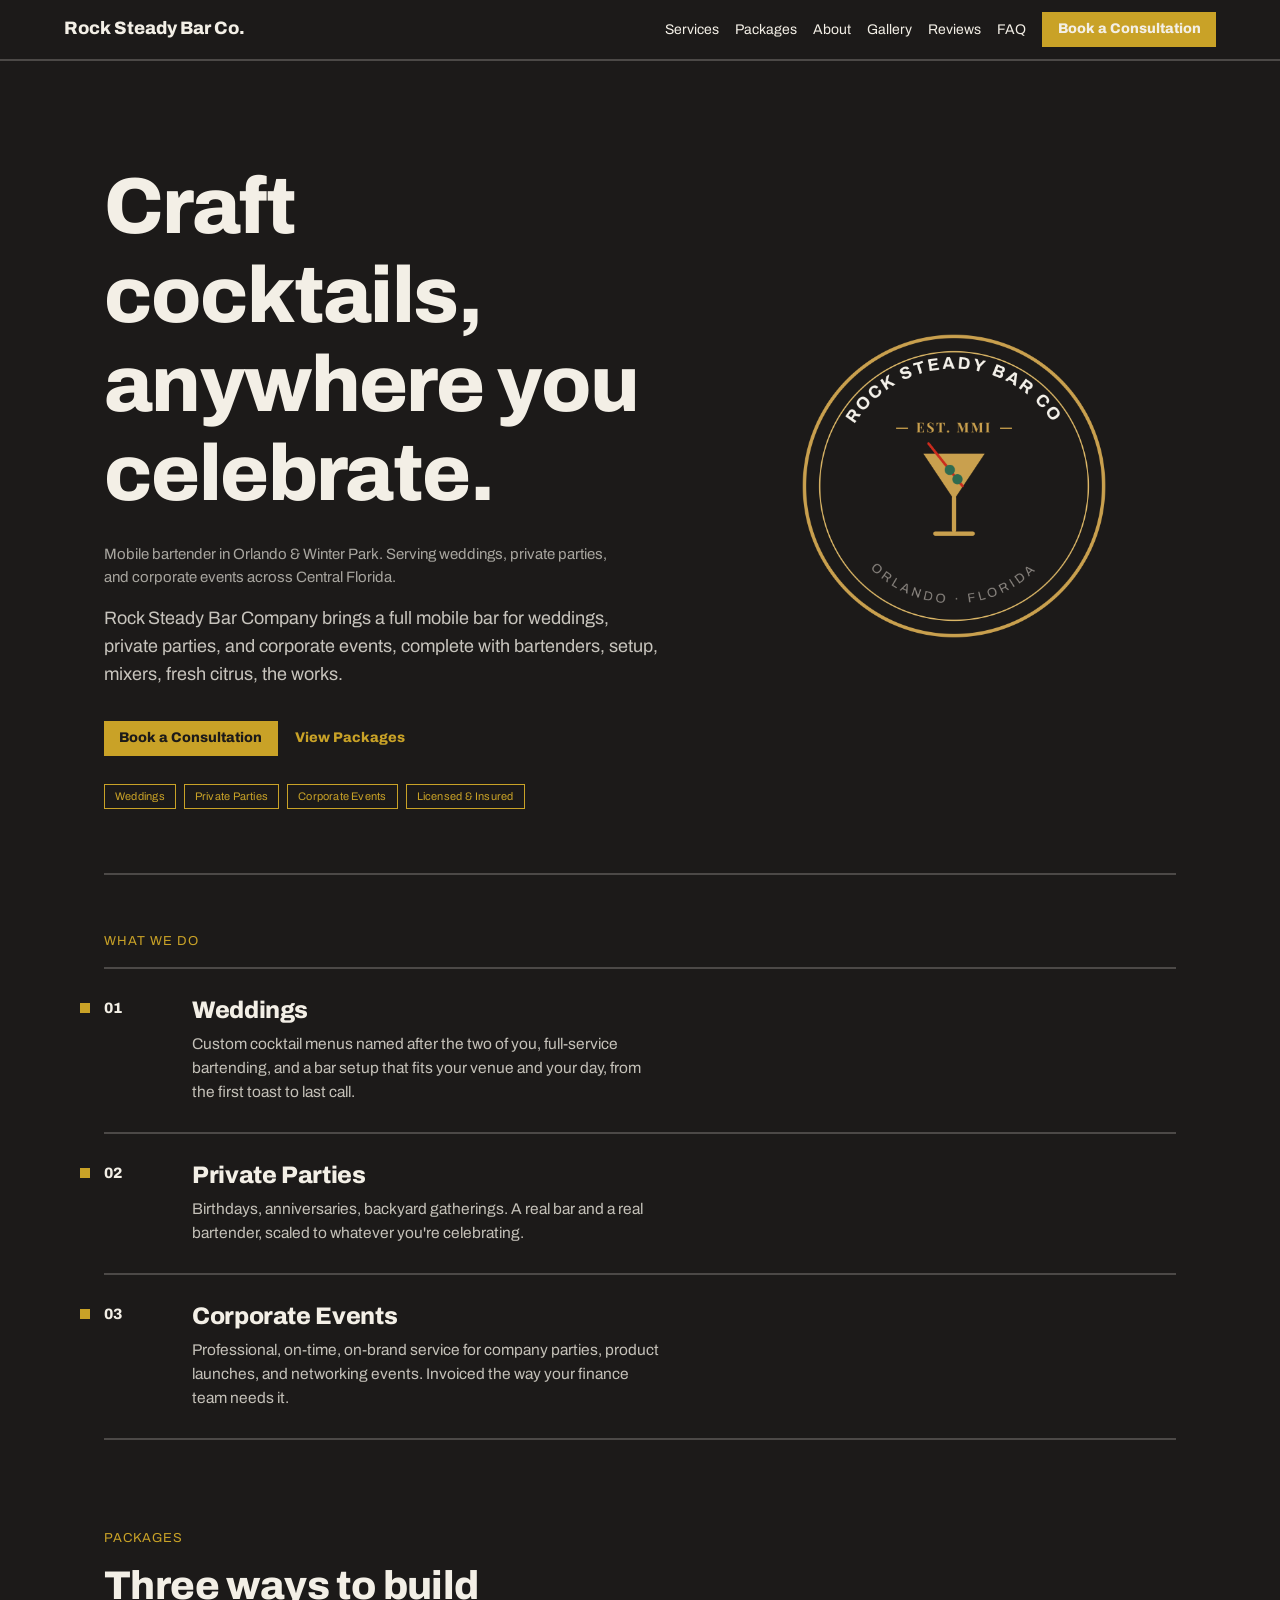
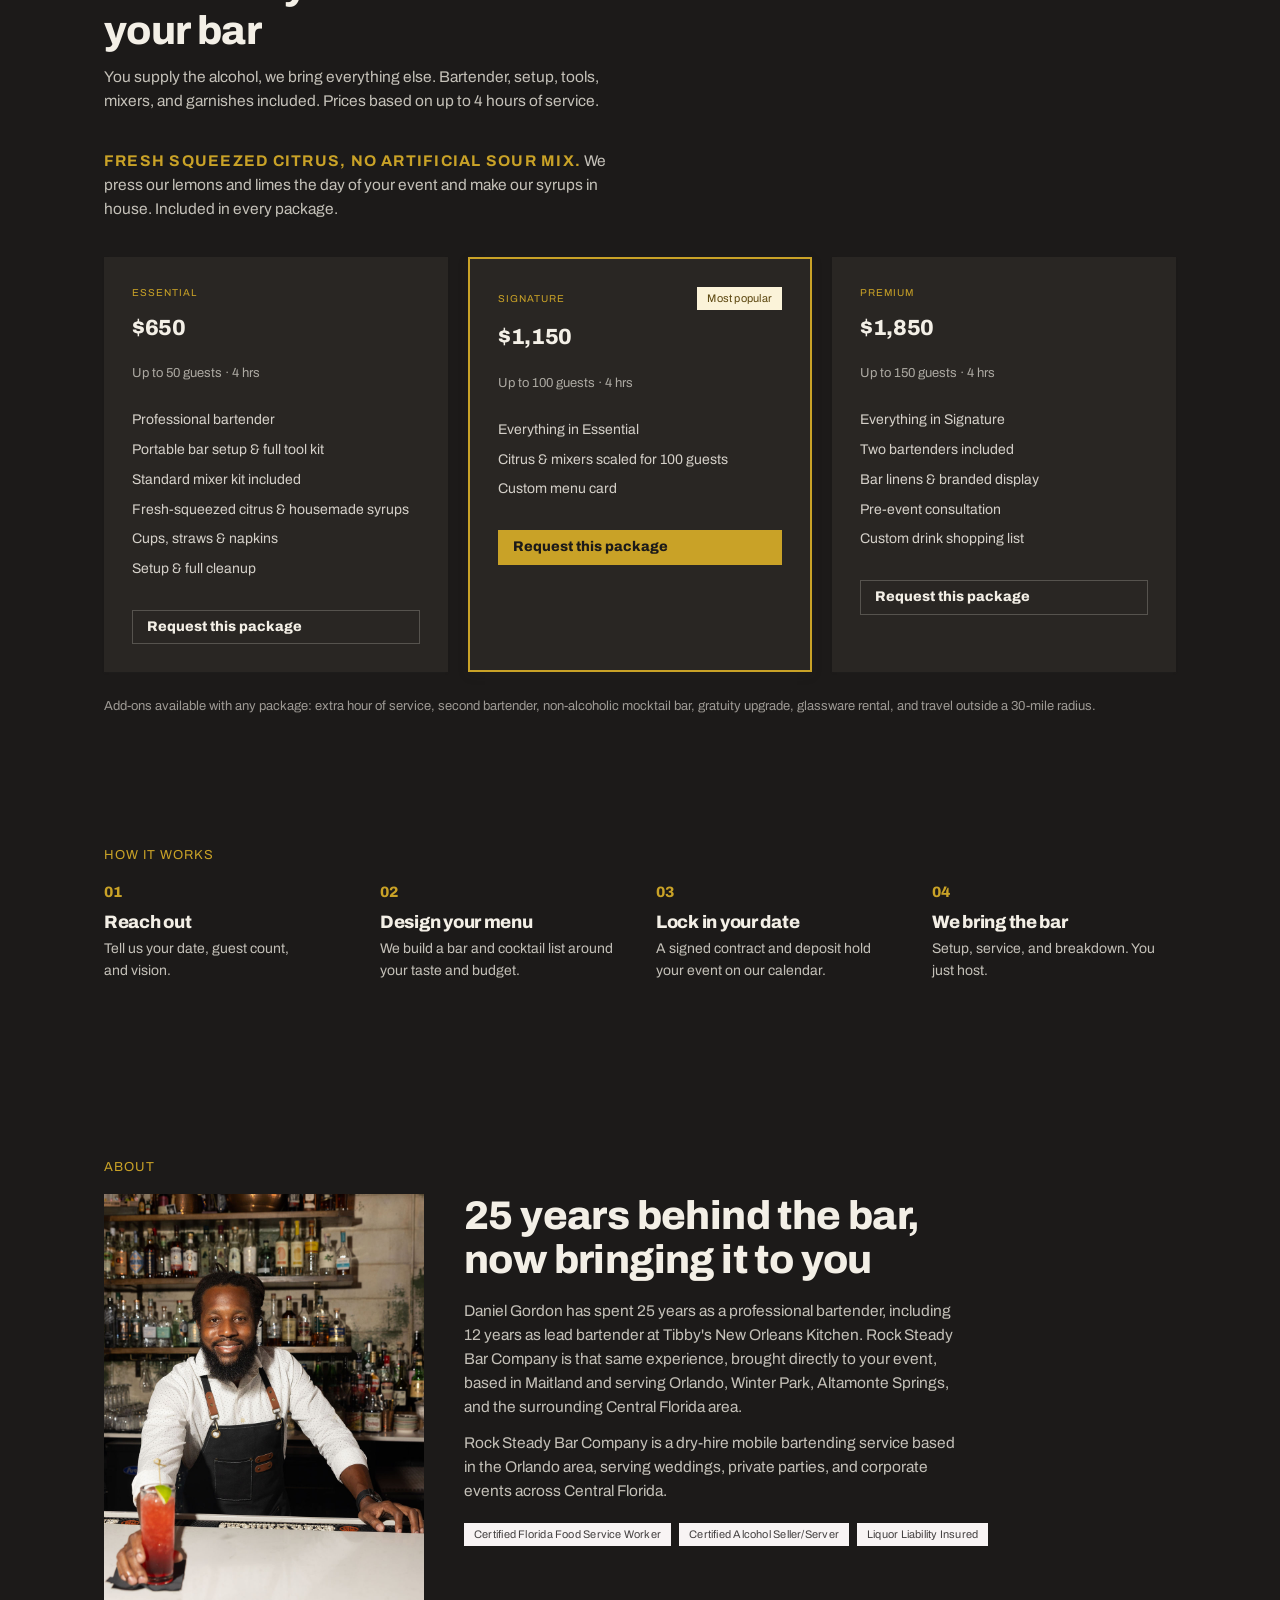
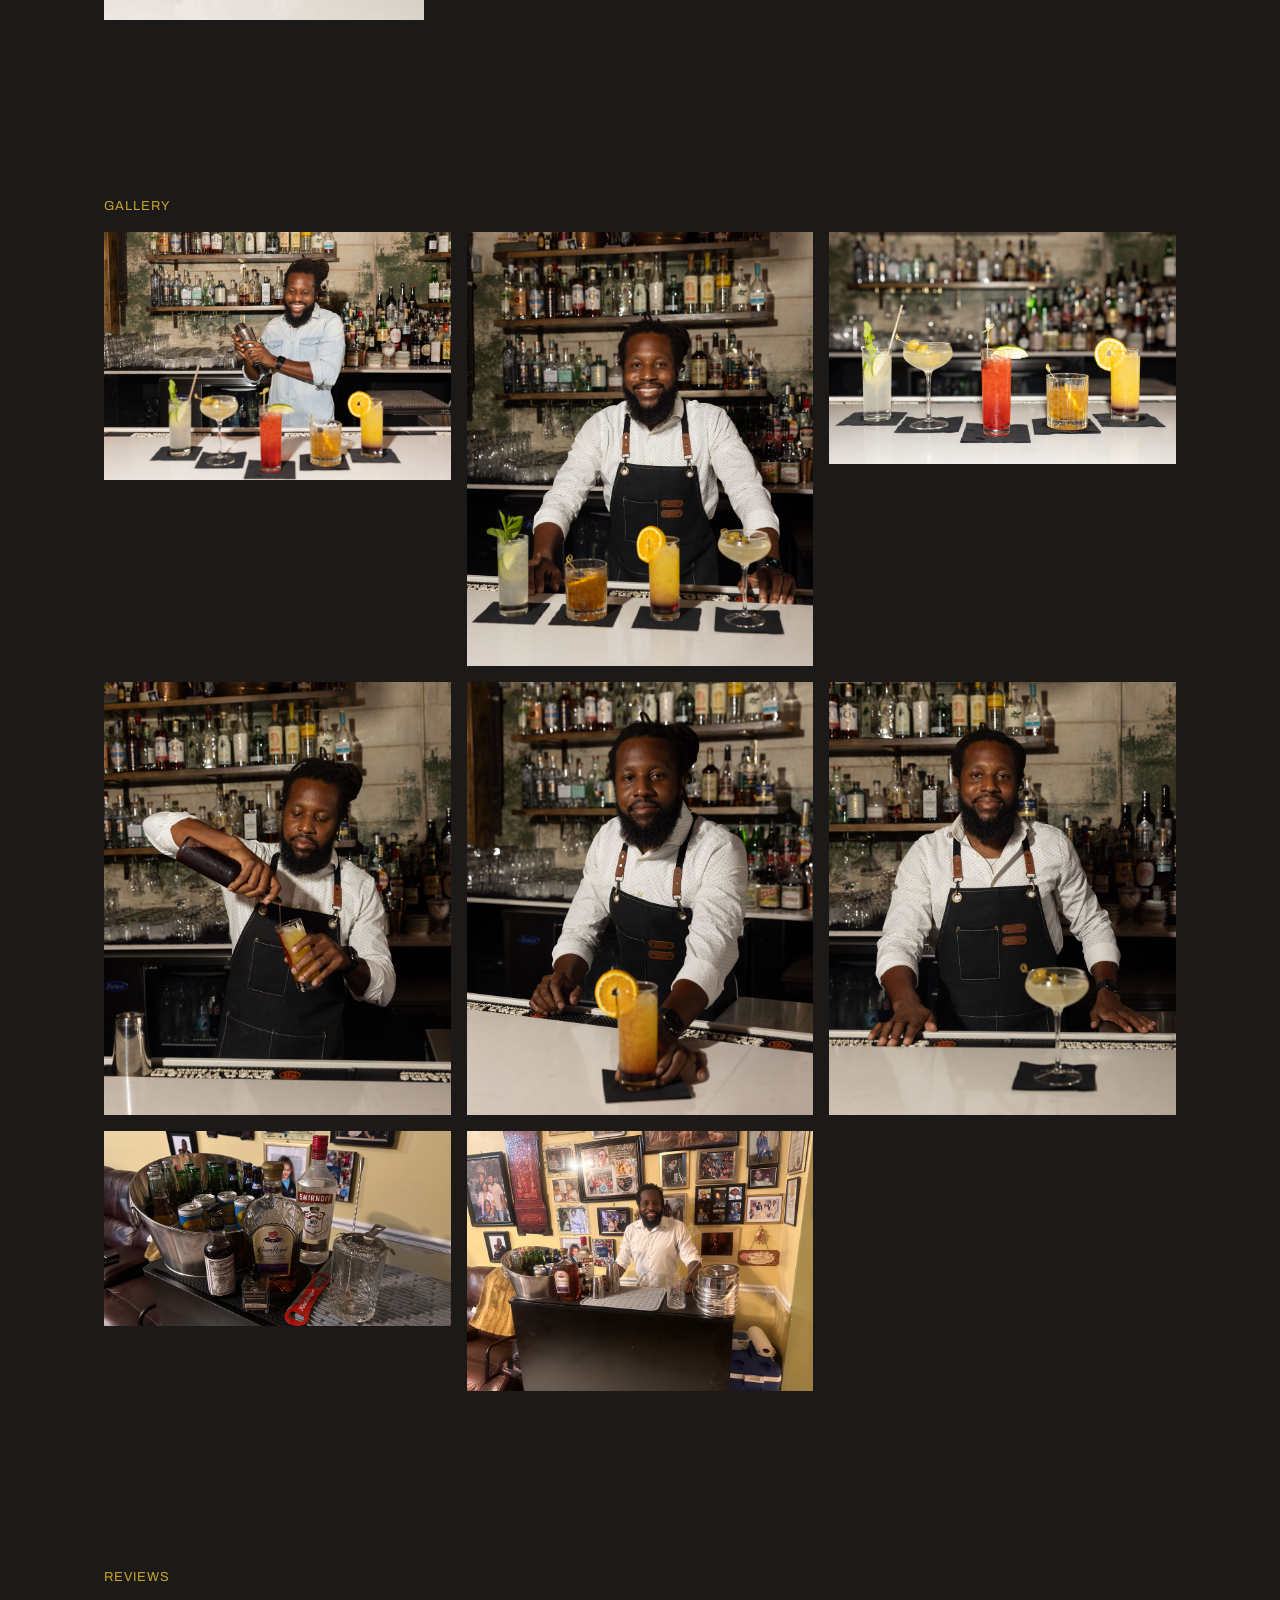
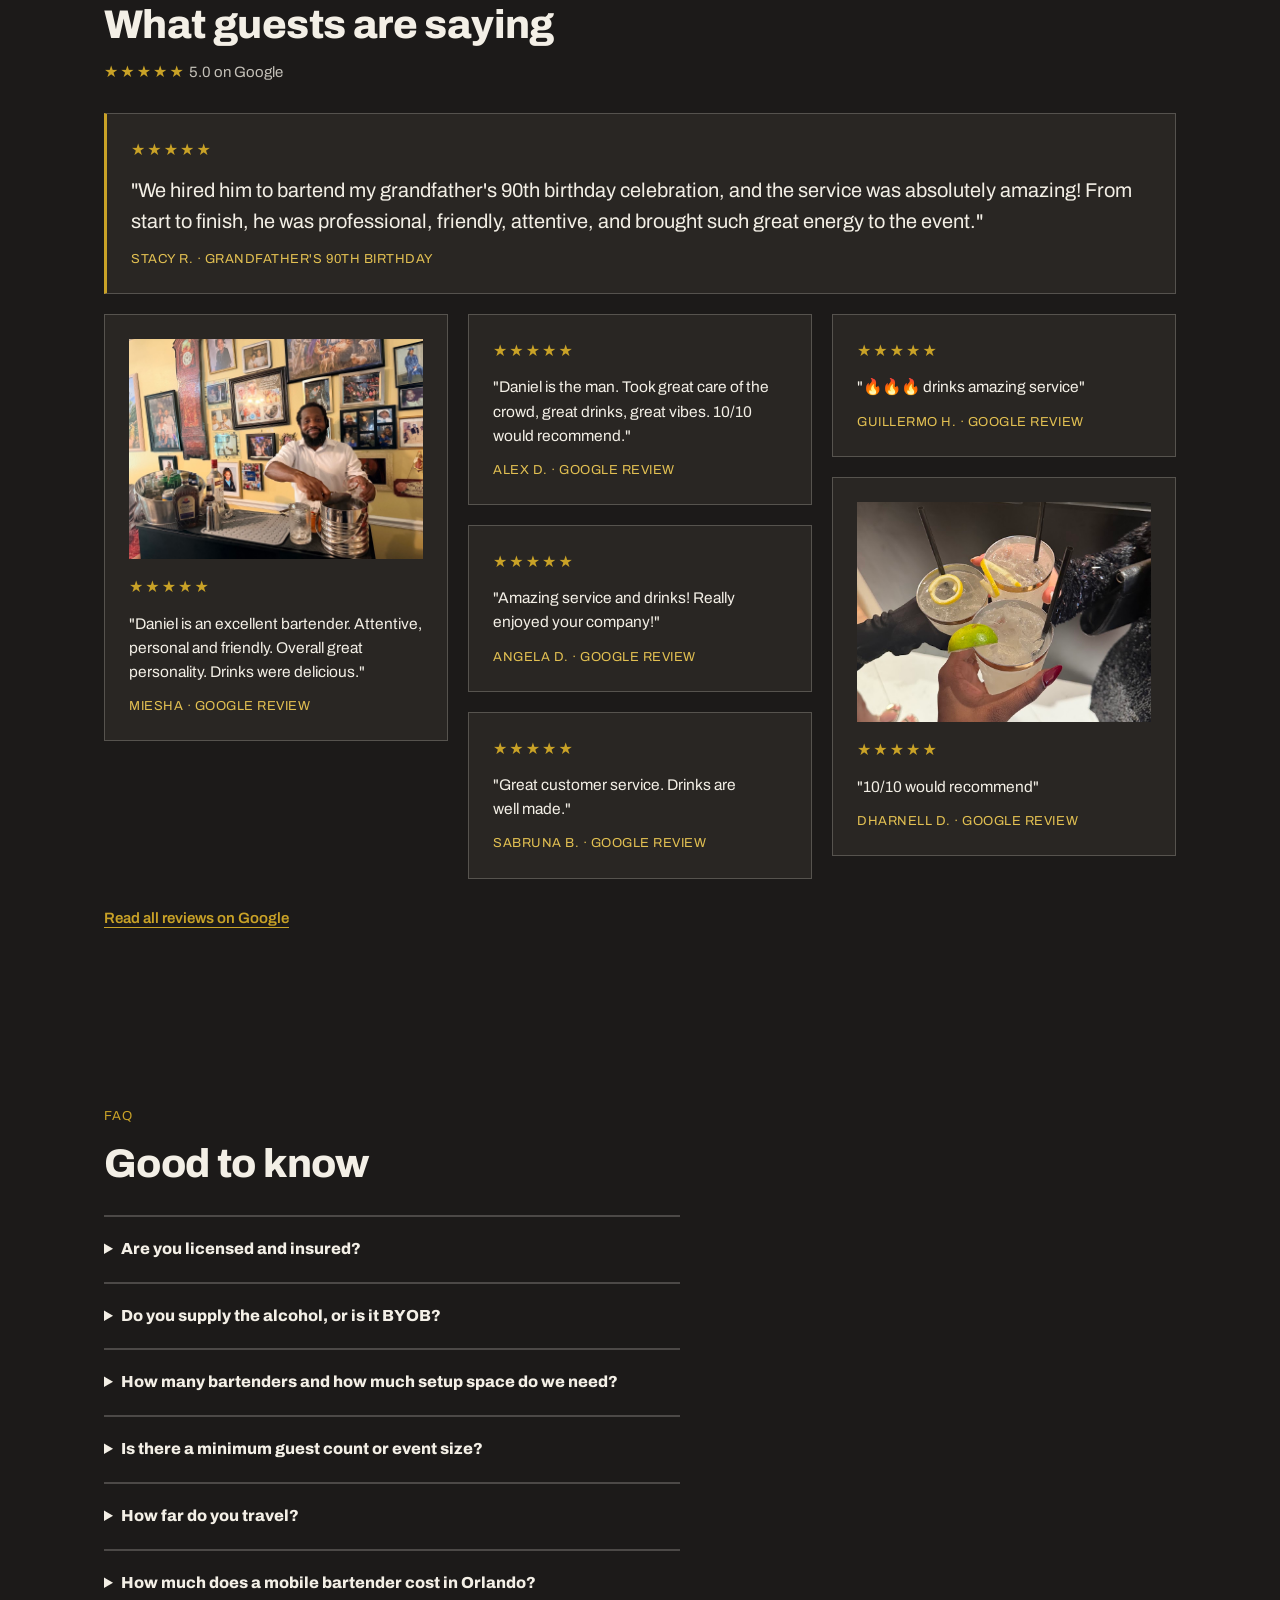
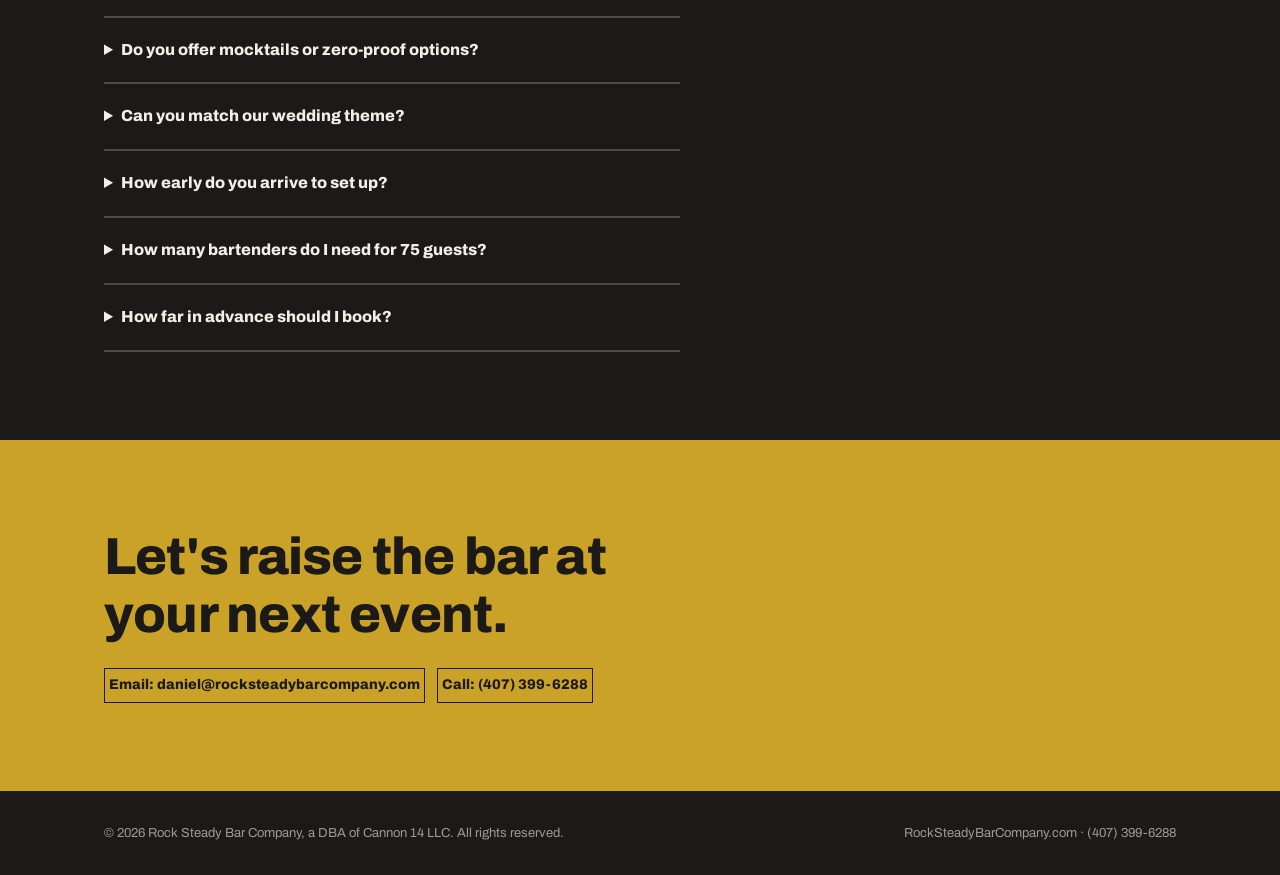
==== index.html @ 79c6080f "Add all written reviews and review photos Co-Authored-By: Claude Sonnet 5 <noreply@anthropic.com>" ====
<!DOCTYPE html>
<html lang="en">
<head>
  <meta charset="UTF-8">
  <meta name="viewport" content="width=device-width, initial-scale=1.0">
  <title>Rock Steady Bar Company | Mobile Bar Service</title>
  <meta name="description" content="Rock Steady Bar Company — mobile bar catering for weddings, private parties, and corporate events.">
  <link rel="icon" type="image/x-icon" href="/images/favicon.ico">
  <link rel="icon" type="image/png" sizes="32x32" href="/images/favicon-32x32.png">
  <link rel="apple-touch-icon" sizes="180x180" href="/images/apple-touch-icon.png">
  <link rel="stylesheet" href="css/styles.css">
</head>
<body>

  <nav class="nav">
    <span class="nav-brand">Rock Steady Bar Co.</span>
    <a href="#services">Services</a>
    <a href="#packages">Packages</a>
    <a href="#about">About</a>
    <a href="#gallery">Gallery</a>
    <a href="#reviews">Reviews</a>
    <a href="#faq">FAQ</a>
    <a href="https://calendly.com/daniel-rocksteadybarcompany/30min" class="btn btn-primary" target="_blank" rel="noopener">Book a Consultation</a>
  </nav>

  <div class="container">

    <section class="hero" style="padding:clamp(48px,8vw,112px) 0 clamp(32px,5vw,64px)">
      <div>
        <h1 style="font-size:clamp(42px,6.2vw,84px);letter-spacing:-0.02em;margin:0 0 24px;max-width:16ch">
          <span style="display:block">Craft cocktails,</span>
          <span style="display:block">anywhere you</span>
          <span style="display:block">celebrate.</span>
        </h1>
        <p style="font-size:15px;max-width:56ch;margin:0 0 16px;color:color-mix(in srgb, var(--color-text) 65%, transparent)">Mobile bartender in Orlando &amp; Winter Park. Serving weddings, private parties, and corporate events across Central Florida.</p>
        <p style="font-size:18px;max-width:56ch;margin:0 0 32px;color:color-mix(in srgb, var(--color-text) 80%, transparent)">
          Rock Steady Bar Company brings a full mobile bar for weddings, private parties, and corporate events, complete with bartenders, setup, mixers, fresh citrus, the works.
        </p>
        <div style="display:flex;gap:12px;flex-wrap:wrap;margin-bottom:28px">
          <a href="https://calendly.com/daniel-rocksteadybarcompany/30min" class="btn btn-primary" target="_blank" rel="noopener">Book a Consultation</a>
          <a href="#packages" class="btn btn-ghost">View Packages</a>
        </div>
        <div style="display:flex;gap:8px;flex-wrap:wrap">
          <span class="tag tag-outline">Weddings</span>
          <span class="tag tag-outline">Private Parties</span>
          <span class="tag tag-outline">Corporate Events</span>
          <span class="tag tag-outline">Licensed &amp; Insured</span>
        </div>
      </div>
      <div class="hero-seal">
        <img src="images/rock-steady-logo.png" alt="Rock Steady Bar Co. seal, established, Orlando Florida">
      </div>
    </section>

    <hr class="hr" style="margin:0 0 clamp(32px,5vw,56px)">

    <section id="services">
      <span class="eyebrow">What we do</span>

      <div class="numbered-row">
        <div class="index">01</div>
        <div class="content">
          <h2 style="font-size:24px;margin:0 0 8px">Weddings</h2>
          <p>Custom cocktail menus named after the two of you, full-service bartending, and a bar setup that fits your venue and your day, from the first toast to last call.</p>
        </div>
      </div>

      <div class="numbered-row">
        <div class="index">02</div>
        <div class="content">
          <h2 style="font-size:24px;margin:0 0 8px">Private Parties</h2>
          <p>Birthdays, anniversaries, backyard gatherings. A real bar and a real bartender, scaled to whatever you're celebrating.</p>
        </div>
      </div>

      <div class="numbered-row">
        <div class="index">03</div>
        <div class="content">
          <h2 style="font-size:24px;margin:0 0 8px">Corporate Events</h2>
          <p>Professional, on-time, on-brand service for company parties, product launches, and networking events. Invoiced the way your finance team needs it.</p>
        </div>
      </div>
    </section>

    <section id="packages" style="padding:clamp(48px,7vw,88px) 0 clamp(24px,4vw,40px)">
      <span class="eyebrow">Packages</span>
      <h2 style="font-size:clamp(28px,3.4vw,40px);margin:0 0 12px;max-width:20ch">Three ways to build your bar</h2>
      <p style="font-size:15.5px;color:color-mix(in srgb, var(--color-text) 78%, transparent);max-width:56ch;margin:0 0 36px">You supply the alcohol, we bring everything else. Bartender, setup, tools, mixers, and garnishes included. Prices based on up to 4 hours of service.</p>

      <p style="font-size:15.5px;color:color-mix(in srgb, var(--color-text) 78%, transparent);max-width:56ch;margin:0 0 36px"><strong style="letter-spacing:0.08em;color:var(--color-accent)">FRESH SQUEEZED CITRUS, NO ARTIFICIAL SOUR MIX.</strong> We press our lemons and limes the day of your event and make our syrups in house. Included in every package.</p>

      <div class="grid-auto-wide">

        <div class="card elev-sm" style="padding:28px;gap:14px">
          <span class="card-kicker">Essential</span>
          <h3 class="card-title" style="font-size:22px">$650</h3>
          <p style="font-size:13px;color:color-mix(in srgb, var(--color-text) 65%, transparent);margin:0">Up to 50 guests · 4 hrs</p>
          <ul class="card-list">
            <li>Professional bartender</li>
            <li>Portable bar setup &amp; full tool kit</li>
            <li>Standard mixer kit included</li>
            <li>Fresh-squeezed citrus &amp; housemade syrups</li>
            <li>Cups, straws &amp; napkins</li>
            <li>Setup &amp; full cleanup</li>
          </ul>
          <a href="https://rocksteadybarcompany.com/event" class="btn btn-secondary btn-block" style="margin-top:16px">Request this package</a>
        </div>

        <div class="card elev-md" style="padding:28px;gap:14px;border:2px solid var(--color-accent)">
          <div style="display:flex;justify-content:space-between;align-items:center">
            <span class="card-kicker">Signature</span>
            <span class="tag tag-accent">Most popular</span>
          </div>
          <h3 class="card-title" style="font-size:22px">$1,150</h3>
          <p style="font-size:13px;color:color-mix(in srgb, var(--color-text) 65%, transparent);margin:0">Up to 100 guests · 4 hrs</p>
          <ul class="card-list">
            <li>Everything in Essential</li>
            <li>Citrus &amp; mixers scaled for 100 guests</li>
            <li>Custom menu card</li>
          </ul>
          <a href="https://rocksteadybarcompany.com/event" class="btn btn-primary btn-block" style="margin-top:16px">Request this package</a>
        </div>

        <div class="card elev-sm" style="padding:28px;gap:14px">
          <span class="card-kicker">Premium</span>
          <h3 class="card-title" style="font-size:22px">$1,850</h3>
          <p style="font-size:13px;color:color-mix(in srgb, var(--color-text) 65%, transparent);margin:0">Up to 150 guests · 4 hrs</p>
          <ul class="card-list">
            <li>Everything in Signature</li>
            <li>Two bartenders included</li>
            <li>Bar linens &amp; branded display</li>
            <li>Pre-event consultation</li>
            <li>Custom drink shopping list</li>
          </ul>
          <a href="https://rocksteadybarcompany.com/event" class="btn btn-secondary btn-block" style="margin-top:16px">Request this package</a>
        </div>

      </div>

      <p style="font-size:13px;color:color-mix(in srgb, var(--color-text) 60%, transparent);margin:24px 0 0">
        Add-ons available with any package: extra hour of service, second bartender, non-alcoholic mocktail bar, gratuity upgrade, glassware rental, and travel outside a 30-mile radius.
      </p>
    </section>

    <section style="padding:clamp(48px,7vw,88px) 0">
      <span class="eyebrow">How it works</span>

      <div class="grid-auto-narrow">
        <div>
          <p style="font-family:var(--font-heading);font-weight:800;font-size:15px;color:var(--color-accent);margin:0 0 8px">01</p>
          <h4 style="font-size:18px;margin:0 0 6px">Reach out</h4>
          <p style="font-size:14px;color:color-mix(in srgb, var(--color-text) 78%, transparent);margin:0">Tell us your date, guest count, and vision.</p>
        </div>
        <div>
          <p style="font-family:var(--font-heading);font-weight:800;font-size:15px;color:var(--color-accent);margin:0 0 8px">02</p>
          <h4 style="font-size:18px;margin:0 0 6px">Design your menu</h4>
          <p style="font-size:14px;color:color-mix(in srgb, var(--color-text) 78%, transparent);margin:0">We build a bar and cocktail list around your taste and budget.</p>
        </div>
        <div>
          <p style="font-family:var(--font-heading);font-weight:800;font-size:15px;color:var(--color-accent);margin:0 0 8px">03</p>
          <h4 style="font-size:18px;margin:0 0 6px">Lock in your date</h4>
          <p style="font-size:14px;color:color-mix(in srgb, var(--color-text) 78%, transparent);margin:0">A signed contract and deposit hold your event on our calendar.</p>
        </div>
        <div>
          <p style="font-family:var(--font-heading);font-weight:800;font-size:15px;color:var(--color-accent);margin:0 0 8px">04</p>
          <h4 style="font-size:18px;margin:0 0 6px">We bring the bar</h4>
          <p style="font-size:14px;color:color-mix(in srgb, var(--color-text) 78%, transparent);margin:0">Setup, service, and breakdown. You just host.</p>
        </div>
      </div>
    </section>

    <section id="about" style="padding:clamp(48px,7vw,88px) 0">
      <span class="eyebrow">About</span>
      <div class="about-grid">
        <figure class="photo"><img src="images/daniel-portrait.jpg" alt="Daniel Gordon, owner and lead bartender of Rock Steady Bar Company, smiling" loading="lazy"></figure>
        <div>
          <h2 style="font-size:clamp(28px,3.4vw,40px);margin:0 0 16px;max-width:20ch">25 years behind the bar, now bringing it to you</h2>
          <p style="font-size:15.5px;color:color-mix(in srgb, var(--color-text) 78%, transparent);max-width:56ch">Daniel Gordon has spent 25 years as a professional bartender, including 12 years as lead bartender at Tibby's New Orleans Kitchen. Rock Steady Bar Company is that same experience, brought directly to your event, based in Maitland and serving Orlando, Winter Park, Altamonte Springs, and the surrounding Central Florida area.</p>
          <p style="font-size:15.5px;color:color-mix(in srgb, var(--color-text) 78%, transparent);max-width:56ch">Rock Steady Bar Company is a dry-hire mobile bartending service based in the Orlando area, serving weddings, private parties, and corporate events across Central Florida.</p>
          <div style="display:flex;gap:8px;flex-wrap:wrap;margin-top:20px">
            <span class="tag tag-neutral">Certified Florida Food Service Worker</span>
            <span class="tag tag-neutral">Certified Alcohol Seller/Server</span>
            <span class="tag tag-neutral">Liquor Liability Insured</span>
          </div>
        </div>
      </div>
    </section>

    <section id="gallery" style="padding:clamp(48px,7vw,88px) 0">
      <span class="eyebrow">Gallery</span>

      <div class="grid-auto">
        <figure class="photo"><img src="images/gallery-daniel-shaking.jpg" alt="Daniel shaking a cocktail, laughing, with five drinks lined up in front" loading="lazy"></figure>
        <figure class="photo"><img src="images/gallery-daniel-lineup-smile.jpg" alt="Daniel smiling behind four finished cocktails" loading="lazy"></figure>
        <figure class="photo"><img src="images/gallery-cocktail-lineup.jpg" alt="Five signature cocktails lined up on the bar" loading="lazy"></figure>
        <figure class="photo"><img src="images/gallery-daniel-pouring.jpg" alt="Daniel pouring a cherry shrub into a citrus cocktail" loading="lazy"></figure>
        <figure class="photo"><img src="images/gallery-daniel-orange-cocktail.jpg" alt="Daniel presenting a citrus cocktail" loading="lazy"></figure>
        <figure class="photo"><img src="images/gallery-daniel-red-cocktail.jpg" alt="Daniel presenting a signature red cocktail" loading="lazy"></figure>
        <figure class="photo"><img src="images/gallery-bar-cart-setup.jpg" alt="A stocked mobile bar cart with beer, spirits, and bar tools" loading="lazy"></figure>
        <figure class="photo"><img src="images/gallery-daniel-home-bar.jpg" alt="Daniel smiling behind a fully set up bar cart" loading="lazy"></figure>
      </div>
    </section>

    <section id="reviews" style="padding:clamp(48px,7vw,88px) 0">
      <span class="eyebrow">Reviews</span>
      <h2 style="font-size:clamp(28px,3.4vw,40px);margin:0 0 12px;max-width:20ch">What guests are saying</h2>
      <p class="rv-rating"><span class="rv-stars" aria-hidden="true">★★★★★</span> 5.0 on Google</p>

      <blockquote class="rv-card rv-featured">
        <span class="rv-stars" aria-label="5 out of 5 stars">★★★★★</span>
        <p>"We hired him to bartend my grandfather's 90th birthday celebration, and the service was absolutely amazing! From start to finish, he was professional, friendly, attentive, and brought such great energy to the event."</p>
        <footer>Stacy R. · Grandfather's 90th birthday</footer>
      </blockquote>

      <div class="grid-auto-wide rv-grid">
        <blockquote class="rv-card">
          <figure class="rv-photo"><img src="images/reviews/miesha-review.jpg" alt="Daniel shaking a cocktail at a private party" loading="lazy"></figure>
          <span class="rv-stars" aria-label="5 out of 5 stars">★★★★★</span>
          <p>"Daniel is an excellent bartender. Attentive, personal and friendly. Overall great personality. Drinks were delicious."</p>
          <footer>Miesha · Google review</footer>
        </blockquote>
        <blockquote class="rv-card">
          <span class="rv-stars" aria-label="5 out of 5 stars">★★★★★</span>
          <p>"Daniel is the man. Took great care of the crowd, great drinks, great vibes. 10/10 would recommend."</p>
          <footer>Alex D. · Google review</footer>
        </blockquote>
        <blockquote class="rv-card">
          <span class="rv-stars" aria-label="5 out of 5 stars">★★★★★</span>
          <p>"Amazing service and drinks! Really enjoyed your company!"</p>
          <footer>Angela D. · Google review</footer>
        </blockquote>
        <blockquote class="rv-card">
          <span class="rv-stars" aria-label="5 out of 5 stars">★★★★★</span>
          <p>"Great customer service. Drinks are well made."</p>
          <footer>Sabruna B. · Google review</footer>
        </blockquote>
        <blockquote class="rv-card">
          <span class="rv-stars" aria-label="5 out of 5 stars">★★★★★</span>
          <p>"🔥🔥🔥 drinks amazing service"</p>
          <footer>Guillermo H. · Google review</footer>
        </blockquote>
        <blockquote class="rv-card">
          <figure class="rv-photo"><img src="images/reviews/dharnell-review.jpg" alt="Guests toasting with cocktails garnished with lemon and lime at the bar" loading="lazy" style="object-position:center 65%"></figure>
          <span class="rv-stars" aria-label="5 out of 5 stars">★★★★★</span>
          <p>"10/10 would recommend"</p>
          <footer>Dharnell D. · Google review</footer>
        </blockquote>
      </div>

      <div style="display:flex;gap:12px;flex-wrap:wrap;margin-top:28px">
        <a class="rv-link" href="https://share.google/kxibxksXJ9Ntkwydx" target="_blank" rel="noopener">Read all reviews on Google</a>
      </div>
    </section>

    <section id="faq" style="padding:clamp(48px,7vw,88px) 0 clamp(48px,7vw,88px)">
      <span class="eyebrow">FAQ</span>
      <h2 style="font-size:clamp(28px,3.4vw,40px);margin:0 0 28px;max-width:20ch">Good to know</h2>

      <div style="max-width:64ch">
        <details class="faq-item">
          <summary>Are you licensed and insured?</summary>
          <p>Yes. Rock Steady Bar Company carries annual liquor liability and general liability insurance, and our bartenders hold Florida Food Service Worker and Alcohol Seller/Server certifications. We'll provide documentation to your venue on request.</p>
        </details>
        <details class="faq-item">
          <summary>Do you supply the alcohol, or is it BYOB?</summary>
          <p>It's BYOB. You supply the alcohol, and Rock Steady Bar Company provides the professional bartender, bar setup, tools, mixers, and garnishes. This keeps things simple and keeps costs down for you.</p>
        </details>
        <details class="faq-item">
          <summary>How many bartenders and how much setup space do we need?</summary>
          <p>Staffing scales with your guest count and package. A single bar station needs roughly a 6x6 ft footprint with nearby power. We'll confirm exact requirements once we see your venue.</p>
        </details>
        <details class="faq-item">
          <summary>Is there a minimum guest count or event size?</summary>
          <p>Our packages are built for 50+ guests, but reach out regardless of size. We're happy to quote smaller gatherings too.</p>
        </details>
        <details class="faq-item">
          <summary>How far do you travel?</summary>
          <p>We serve Orlando, Winter Park, Maitland, Seminole and Orange County, and Windermere. We'll travel to Tampa or the east coast beaches like Daytona and New Smyrna with a travel fee.</p>
        </details>
        <details class="faq-item">
          <summary>How much does a mobile bartender cost in Orlando?</summary>
          <p>Our packages run $650 to $1,850 depending on guest count and service level. Every event is dry hire. You supply the alcohol, we bring the bar, the bartenders, mixers, fresh citrus, and garnishes. Custom menus start at our Signature package. Reach out through <a href="https://rocksteadybarcompany.com/event">our event form</a> for an exact quote.</p>
        </details>
        <details class="faq-item">
          <summary>Do you offer mocktails or zero-proof options?</summary>
          <p>Yes. Every menu can include a zero-proof option, and we build full mocktail menus for events with non-drinkers, kids, or daytime crowds.</p>
        </details>
        <details class="faq-item">
          <summary>Can you match our wedding theme?</summary>
          <p>Yes. We design custom cocktail names and printed menus around your theme, colors, or story, and our bartenders dress to match your dress code.</p>
        </details>
        <details class="faq-item">
          <summary>How early do you arrive to set up?</summary>
          <p>We arrive with plenty of buffer before guests do, typically 1 to 2 hours ahead, so the bar is ready and the first pour happens on time.</p>
        </details>
        <details class="faq-item">
          <summary>How many bartenders do I need for 75 guests?</summary>
          <p>One bartender can handle up to 100 guests with a tight menu. For 75 or more, a second bartender keeps the line short so guests spend the night at the party, not in line.</p>
        </details>
        <details class="faq-item">
          <summary>How far in advance should I book?</summary>
          <p>We recommend booking 4 to 8 weeks out for most events. Weekend weddings and peak-season dates (spring and fall) fill up faster, so 3 to 6 months ahead is safest, but reach out even if your date is close, since we're often able to accommodate last-minute requests.</p>
        </details>
      </div>
    </section>

  </div>

  <section style="background:var(--color-accent);color:var(--color-bg)">
    <div class="container" style="padding-top:clamp(48px,7vw,88px);padding-bottom:clamp(48px,7vw,88px)">
      <h3 style="font-size:clamp(32px,4.2vw,52px);letter-spacing:-0.015em;margin:0 0 24px;max-width:16ch">Let's raise the bar at your next event.</h3>
      <div id="contact" style="display:flex;gap:12px;flex-wrap:wrap">
        <a href="mailto:daniel@rocksteadybarcompany.com" class="btn btn-ghost" style="color:var(--color-bg);border-color:var(--color-bg)">Email: daniel@rocksteadybarcompany.com</a>
        <a href="tel:+14073996288" class="btn btn-ghost" style="color:var(--color-bg);border-color:var(--color-bg)">Call: (407) 399-6288</a>
      </div>
    </div>
  </section>

  <footer class="site-footer">
    <p style="margin:0">&copy; <span id="year"></span> Rock Steady Bar Company, a DBA of Cannon 14 LLC. All rights reserved.</p>
    <p style="margin:0">RockSteadyBarCompany.com · (407) 399-6288</p>
  </footer>

  <script src="js/main.js"></script>
</body>
</html>
---- css/styles.css ----
/* Modernist design system — token sheet + component classes. Retune the look by editing the variables below. */
@import url('https://fonts.googleapis.com/css2?family=Archivo:wght@400;600;800&display=swap');

:root {
  --color-bg: #1c1a19;
  --color-surface: #292623;
  --color-text: #f3efe6;
  --color-accent: #c9a227;
  --color-accent-2: #e2c052;
  --color-divider: color-mix(in srgb, #f3efe6 22%, transparent);

  --color-neutral-100: #f8f4f4;
  --color-neutral-200: #eae7e7;
  --color-neutral-300: #d7d3d3;
  --color-neutral-400: #bab6b6;
  --color-neutral-500: #9b9797;
  --color-neutral-600: #7d7979;
  --color-neutral-700: #605d5d;
  --color-neutral-800: #444141;
  --color-neutral-900: #2d2b2b;

  --color-accent-100: #fbf3d9;
  --color-accent-200: #f3e2ab;
  --color-accent-300: #e9cd78;
  --color-accent-400: #dcb64d;
  --color-accent-500: #c9a227;
  --color-accent-600: #a8841e;
  --color-accent-700: #816417;
  --color-accent-800: #5c4710;
  --color-accent-900: #3a2c09;

  --font-heading: "Archivo", system-ui, sans-serif;
  --font-heading-weight: 800;
  --font-body: "Archivo", system-ui, sans-serif;

  --space-1: 4px;
  --space-2: 8px;
  --space-3: 12px;
  --space-4: 16px;
  --space-6: 24px;
  --space-8: 32px;

  --radius-sm: 0px;
  --radius-md: 0px;
  --radius-lg: 0px;

  --shadow-sm: 0 1px 2px color-mix(in srgb, #2d2b2b 14%, transparent);
  --shadow-md: 0 3px 10px color-mix(in srgb, #2d2b2b 16%, transparent);
  --shadow-lg: 0 12px 32px color-mix(in srgb, #2d2b2b 22%, transparent);
}

*, *::before, *::after { box-sizing: border-box; }

body {
  margin: 0;
  background: var(--color-bg);
  color: var(--color-text);
  font-family: var(--font-body);
  font-size: 15px;
  line-height: 1.55;
  font-weight: 400;
  text-wrap: pretty;
}

h1, h2, h3, h4, h5, h6 {
  font-family: var(--font-heading); font-weight: var(--font-heading-weight);
  line-height: 1.12; letter-spacing: -0.015em; margin: 0 0 var(--space-2);
}
h1 { font-size: 42px; }
h2 { font-size: 32px; }
h3 { font-size: 25px; }
h4 { font-size: 20px; }
h5 { font-size: 16px; }
h6 { font-size: 13px; letter-spacing: 0.08em; text-transform: uppercase; }
p { margin: 0 0 var(--space-3); }
a { color: var(--color-accent); text-underline-offset: 3px; }
a:hover { color: var(--color-accent-2); }
img { display: block; max-width: 100%; }
figure { margin: 0; }
figcaption {
  font-size: 11px; margin-top: var(--space-1);
  color: color-mix(in srgb, var(--color-text) 55%, transparent);
}
.text-muted { color: color-mix(in srgb, var(--color-text) 55%, transparent); }
.eyebrow {
  display: block; font-size: 13px; letter-spacing: 0.08em;
  text-transform: uppercase; color: var(--color-accent); margin-bottom: var(--space-4);
}
:focus { outline: none; }
:focus-visible { outline: 2px solid var(--color-accent); outline-offset: 2px; }
::selection { background: color-mix(in srgb, var(--color-accent) 30%, transparent); }

.container { max-width: 1200px; margin: 0 auto; padding: 0 clamp(20px, 5vw, 64px); }

/* — photography — */
.photo-placeholder {
  display: flex; align-items: center; justify-content: center;
  width: 100%; aspect-ratio: 4 / 3;
  background: var(--color-surface);
  border: 1px solid var(--color-divider);
  color: color-mix(in srgb, var(--color-text) 55%, transparent);
  font-size: 13px; text-align: center; padding: var(--space-3);
}
/* about portrait: fixed frame, cropped to fit */
.about-grid figure.photo { aspect-ratio: 3 / 4; overflow: hidden; }
.about-grid figure.photo img { width: 100%; height: 100%; object-fit: cover; }
/* gallery: full photo shown, nothing cropped out */
.grid-auto { align-items: start; }
.grid-auto figure.photo img { width: 100%; height: auto; }

/* — rules — */
.hr { height: 2px; border: 0; margin: var(--space-4) 0; background: var(--color-divider); }

/* — buttons — */
.btn {
  display: inline-flex; align-items: center; justify-content: center; gap: 6px;
  cursor: pointer; text-decoration: none;
  font-family: var(--font-heading); font-weight: var(--font-heading-weight);
  font-size: 14px; line-height: 1.2; color: var(--color-text);
  background: transparent; border: 1px solid transparent;
  padding: var(--space-2) calc(var(--space-3) * 1.2);
  border-radius: var(--radius-md);
}
.btn:disabled { opacity: 0.45; cursor: not-allowed; }
.btn-primary { background: var(--color-accent); color: var(--color-bg); }
.btn-primary:hover { background: var(--color-accent-600); }
.btn-primary:active { background: var(--color-accent-700); }
.btn-secondary { border-color: var(--color-divider); }
.btn-secondary:hover { background: color-mix(in srgb, var(--color-text) 7%, transparent); }
.btn-secondary:active { background: color-mix(in srgb, var(--color-text) 14%, transparent); }
.btn-ghost { color: var(--color-accent); padding-inline: var(--space-1); }
.btn-ghost:hover { background: color-mix(in srgb, var(--color-accent) 10%, transparent); }
.btn-ghost:active { background: color-mix(in srgb, var(--color-accent) 18%, transparent); }
.btn-block { width: 100%; margin-top: var(--space-2); justify-content: flex-start; text-align: left; }

/* — cards — */
.card {
  display: flex; flex-direction: column; gap: var(--space-2);
  padding: var(--space-3); border-radius: var(--radius-md); background: var(--color-surface);
}
.card-kicker { font-size: 10px; letter-spacing: 0.1em; text-transform: uppercase; color: var(--color-accent); }
.card-title { font-family: var(--font-heading); font-weight: var(--font-heading-weight); font-size: 17px; line-height: 1.2; }
.card-price { font-size: 32px; font-weight: 800; font-family: var(--font-heading); margin: 4px 0 0; }
.card-list { list-style: none; margin: 12px 0 0; padding: 0; display: flex; flex-direction: column; gap: 8px; font-size: 14px; color: color-mix(in srgb, var(--color-text) 85%, transparent); }
.elev-sm { box-shadow: var(--shadow-sm); }
.elev-md { box-shadow: var(--shadow-md); }
.elev-lg { box-shadow: var(--shadow-lg); }

/* — tags — */
.tag { display: inline-flex; align-items: center; font-size: 11px; letter-spacing: 0.02em; padding: 3px 10px; border-radius: calc(var(--radius-md) * 0.75); }
.tag-accent { background: var(--color-accent-100); color: var(--color-accent-800); }
.tag-neutral { background: var(--color-neutral-100); color: var(--color-neutral-800); }
.tag-outline { border: 1px solid var(--color-accent); color: var(--color-accent); }

/* — navigation — */
.nav {
  display: flex; align-items: center; gap: var(--space-4);
  padding: var(--space-3) clamp(20px, 5vw, 64px);
  border-bottom: 2px solid var(--color-divider);
  position: sticky; top: 0; background: var(--color-bg); z-index: 10;
}
.nav-brand { font-family: var(--font-heading); font-weight: var(--font-heading-weight); font-size: 18px; margin-right: auto; }
.nav a { color: inherit; text-decoration: none; font-size: 14px; }
.nav a:hover, .nav a[aria-current='page'] { color: var(--color-accent); }

/* — numbered rows (services) — */
.numbered-row {
  display: flex; gap: 24px; flex-wrap: wrap; padding: 28px 0;
  border-top: 2px solid var(--color-divider);
}
.numbered-row:last-child { border-bottom: 2px solid var(--color-divider); }
.numbered-row .index {
  flex: 0 0 auto; width: 64px; font-family: var(--font-heading); font-weight: 800;
  font-size: 15px; position: relative;
}
.numbered-row .index::before {
  content: ""; position: absolute; left: -24px; top: 6px; width: 10px; height: 10px; background: var(--color-accent);
}
.numbered-row .content { flex: 1 1 320px; min-width: 280px; }
.numbered-row .content p { font-size: 15.5px; color: color-mix(in srgb, var(--color-text) 78%, transparent); max-width: 52ch; margin: 0; }

/* — FAQ — */
.faq-item { padding: 20px 0; border-top: 2px solid var(--color-divider); }
.faq-item:last-child { border-bottom: 2px solid var(--color-divider); }
.faq-item summary { font-family: var(--font-heading); font-weight: 800; font-size: 16px; cursor: pointer; }
.faq-item p { font-size: 14.5px; line-height: 1.6; color: color-mix(in srgb, var(--color-text) 78%, transparent); margin: 12px 0 0; }

/* — hero — */
.hero { display: grid; grid-template-columns: 1.3fr 1fr; gap: clamp(24px, 4vw, 56px); align-items: center; }
.hero-seal { justify-self: center; }
.hero-seal img { width: 100%; max-width: 340px; display: block; }
@media (max-width: 820px) {
  .hero { grid-template-columns: 1fr; }
  .hero-seal { order: -1; max-width: 220px; margin: 0 auto; }
  .hero-seal img { max-width: 220px; }
}

/* — grid helpers — */
.grid-auto { display: grid; grid-template-columns: repeat(auto-fit, minmax(260px, 1fr)); gap: 16px; }
.grid-auto-wide { display: grid; grid-template-columns: repeat(auto-fit, minmax(280px, 1fr)); gap: 20px; }
.grid-auto-narrow { display: grid; grid-template-columns: repeat(auto-fit, minmax(220px, 1fr)); gap: 32px; }

.rv-grid{display:block;columns:1;column-gap:20px}
.rv-grid .rv-card{break-inside:avoid;margin-bottom:20px}
@media (min-width:600px){.rv-grid{columns:2}}
@media (min-width:900px){.rv-grid{columns:3}}

/* — about — */
.about-grid {
  display: grid; grid-template-columns: minmax(220px, 320px) 1fr;
  gap: 40px; align-items: start;
}
@media (max-width: 640px) {
  .about-grid { grid-template-columns: 1fr; }
}

/* — footer — */
.site-footer {
  padding: 32px clamp(20px, 5vw, 64px); max-width: 1200px; margin: 0 auto;
  display: flex; justify-content: space-between; flex-wrap: wrap; gap: 12px;
  font-size: 13px; color: color-mix(in srgb, var(--color-text) 60%, transparent);
}

/* — reviews — */
.rv-rating{font-size:15px;color:color-mix(in srgb,var(--color-text) 78%,transparent);margin:0 0 28px}
.rv-stars{color:var(--color-accent);letter-spacing:2px;font-size:16px}
.rv-card{margin:0;padding:24px;background:var(--color-surface);border:1px solid var(--color-divider);border-radius:var(--radius-md);display:flex;flex-direction:column;gap:12px}
.rv-card p{margin:0;font-size:15.5px;line-height:1.55;color:var(--color-text)}
.rv-card footer{font-size:13px;letter-spacing:.04em;text-transform:uppercase;color:var(--color-accent-2)}
.rv-featured{margin-bottom:20px;border-left:3px solid var(--color-accent)}
.rv-featured p{font-size:clamp(17px,2vw,20px)}
.rv-photo{margin:0 0 4px;aspect-ratio:4/3;overflow:hidden}
.rv-photo img{width:100%;height:100%;object-fit:cover;display:block}
.rv-link{color:var(--color-accent);font-weight:600;text-decoration:underline;text-underline-offset:4px}
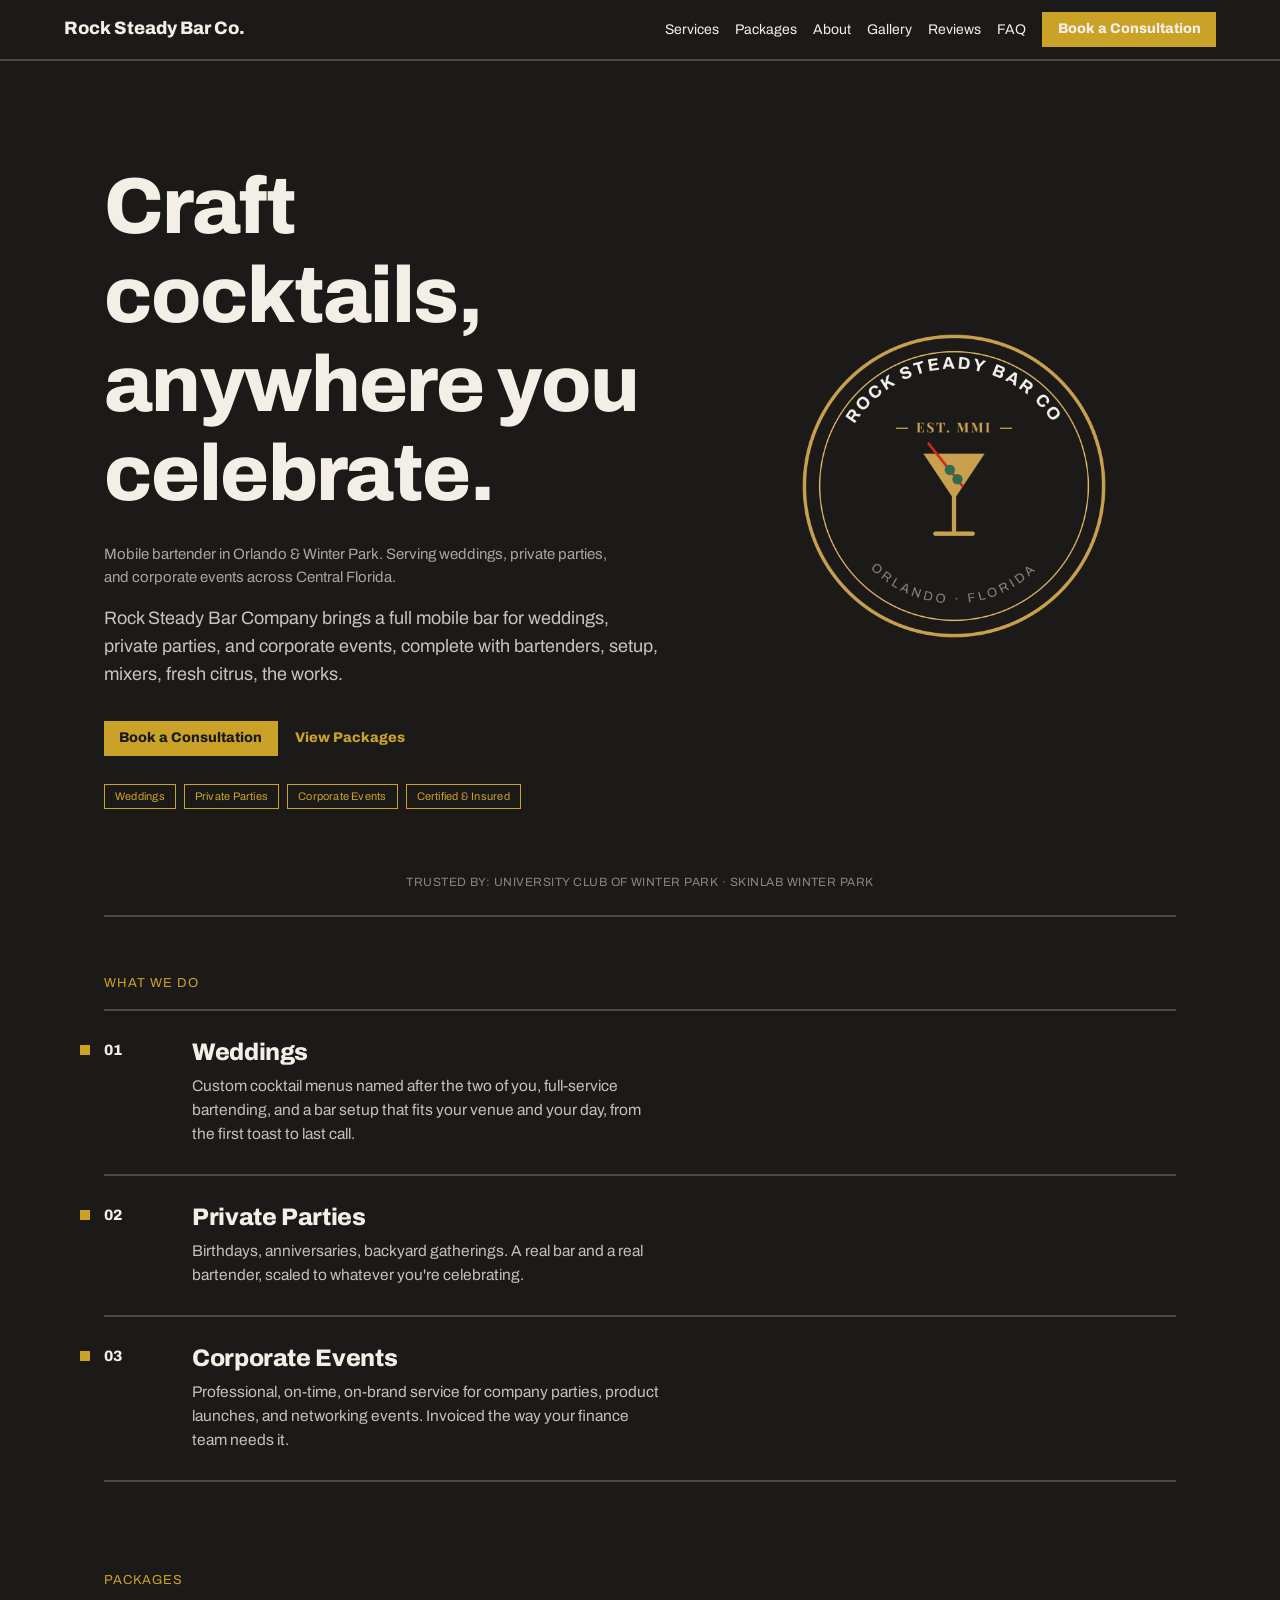
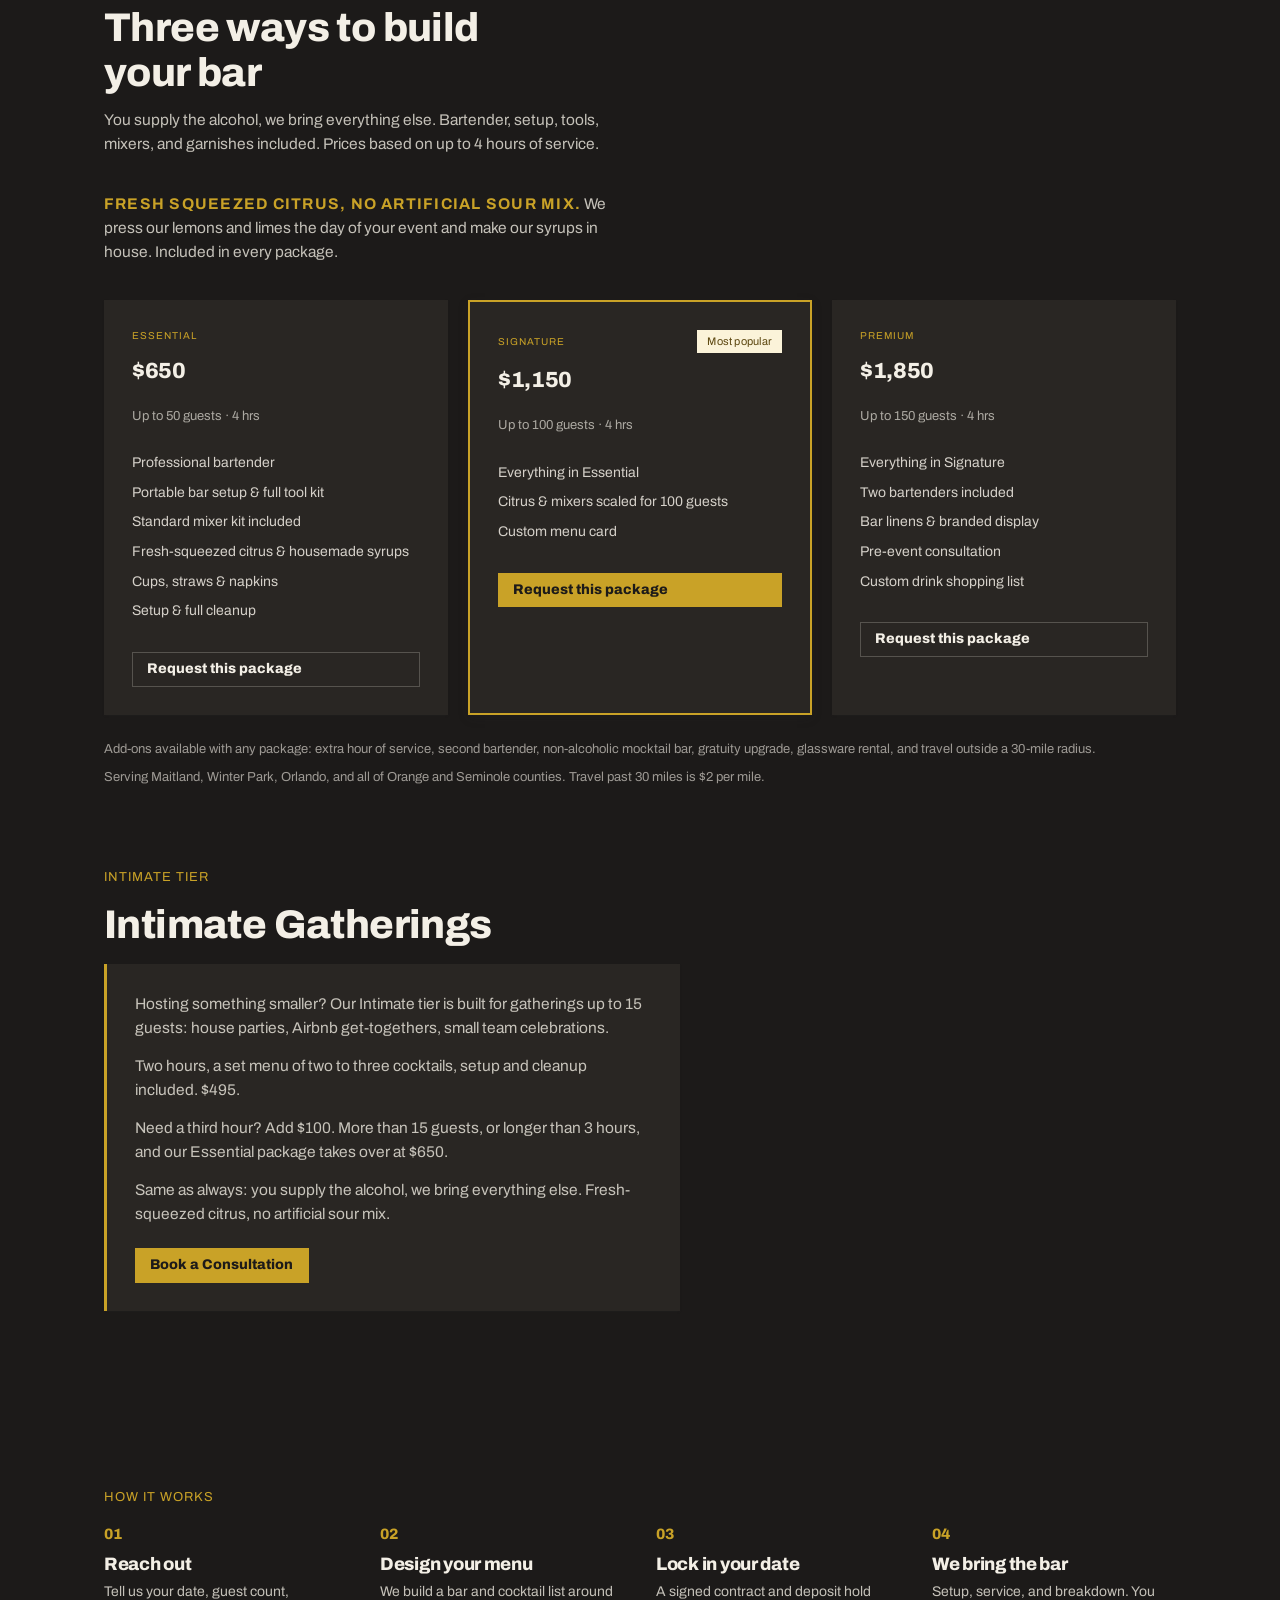
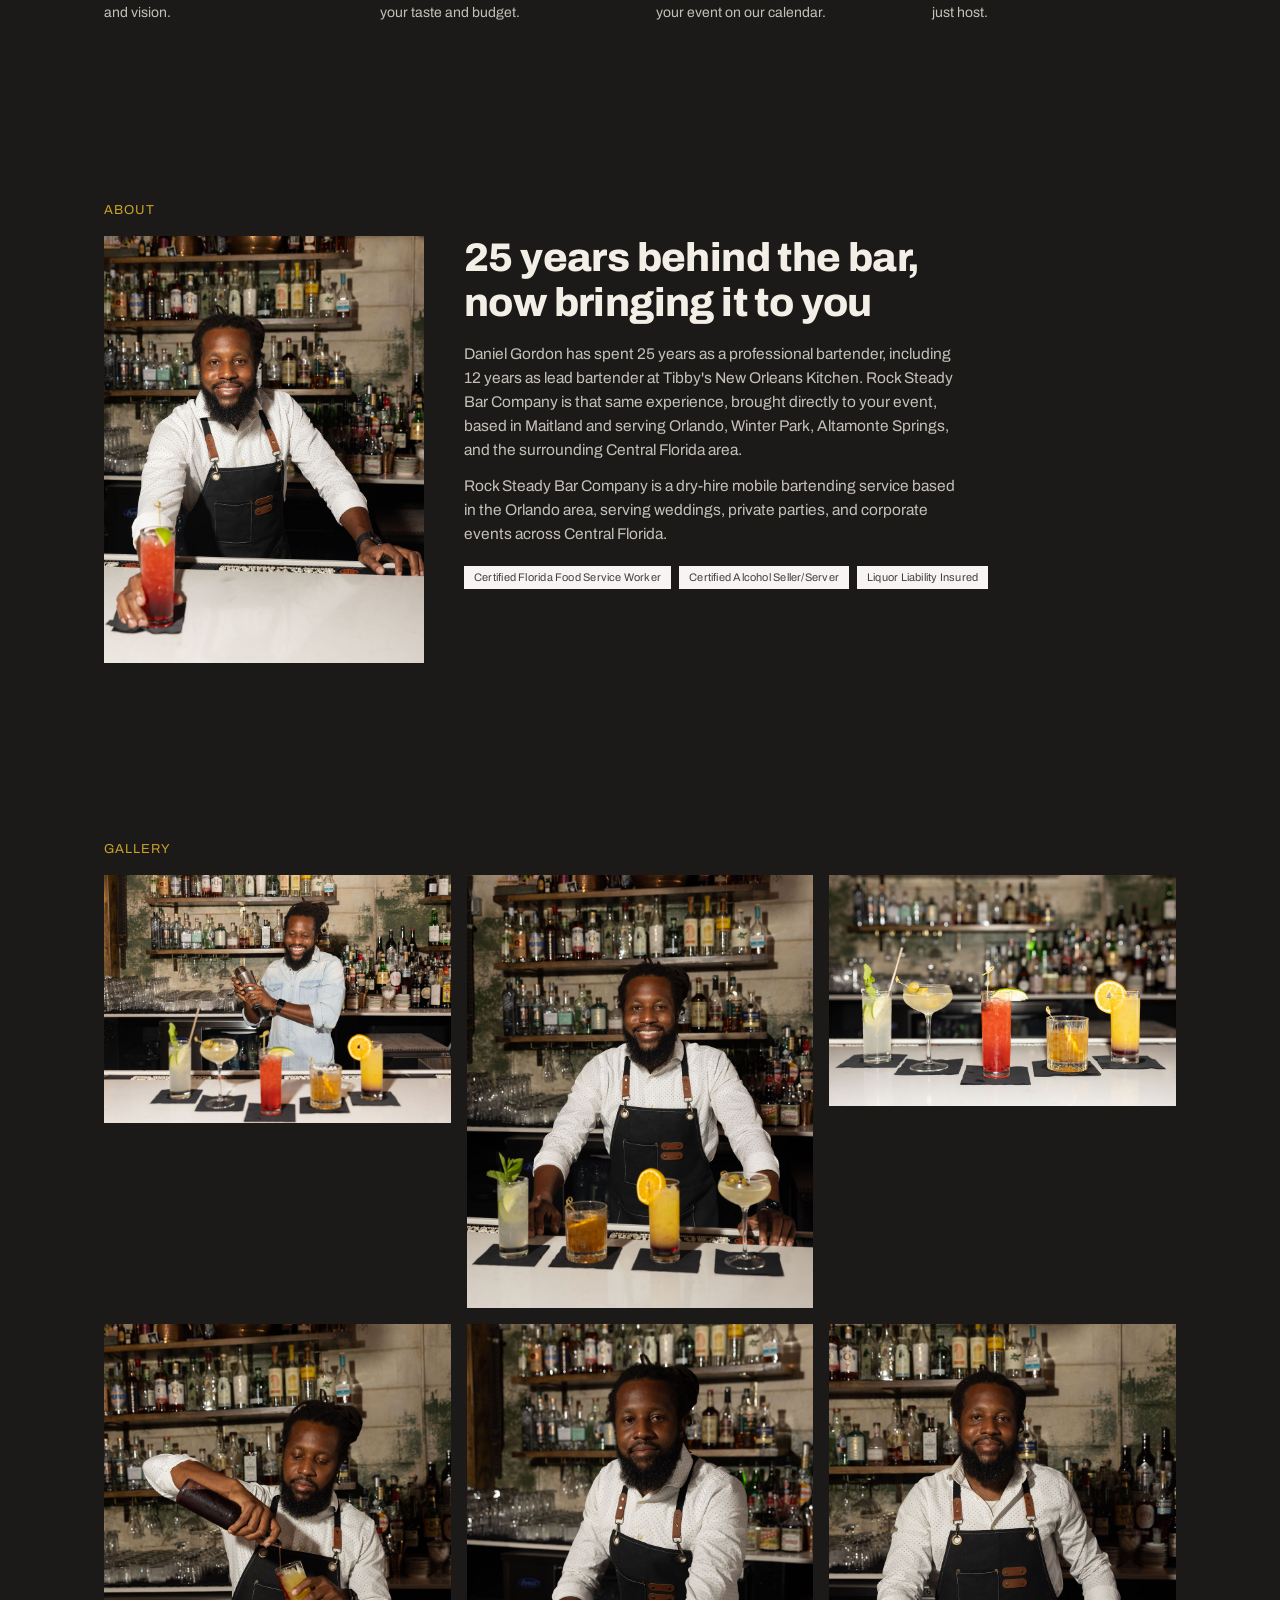
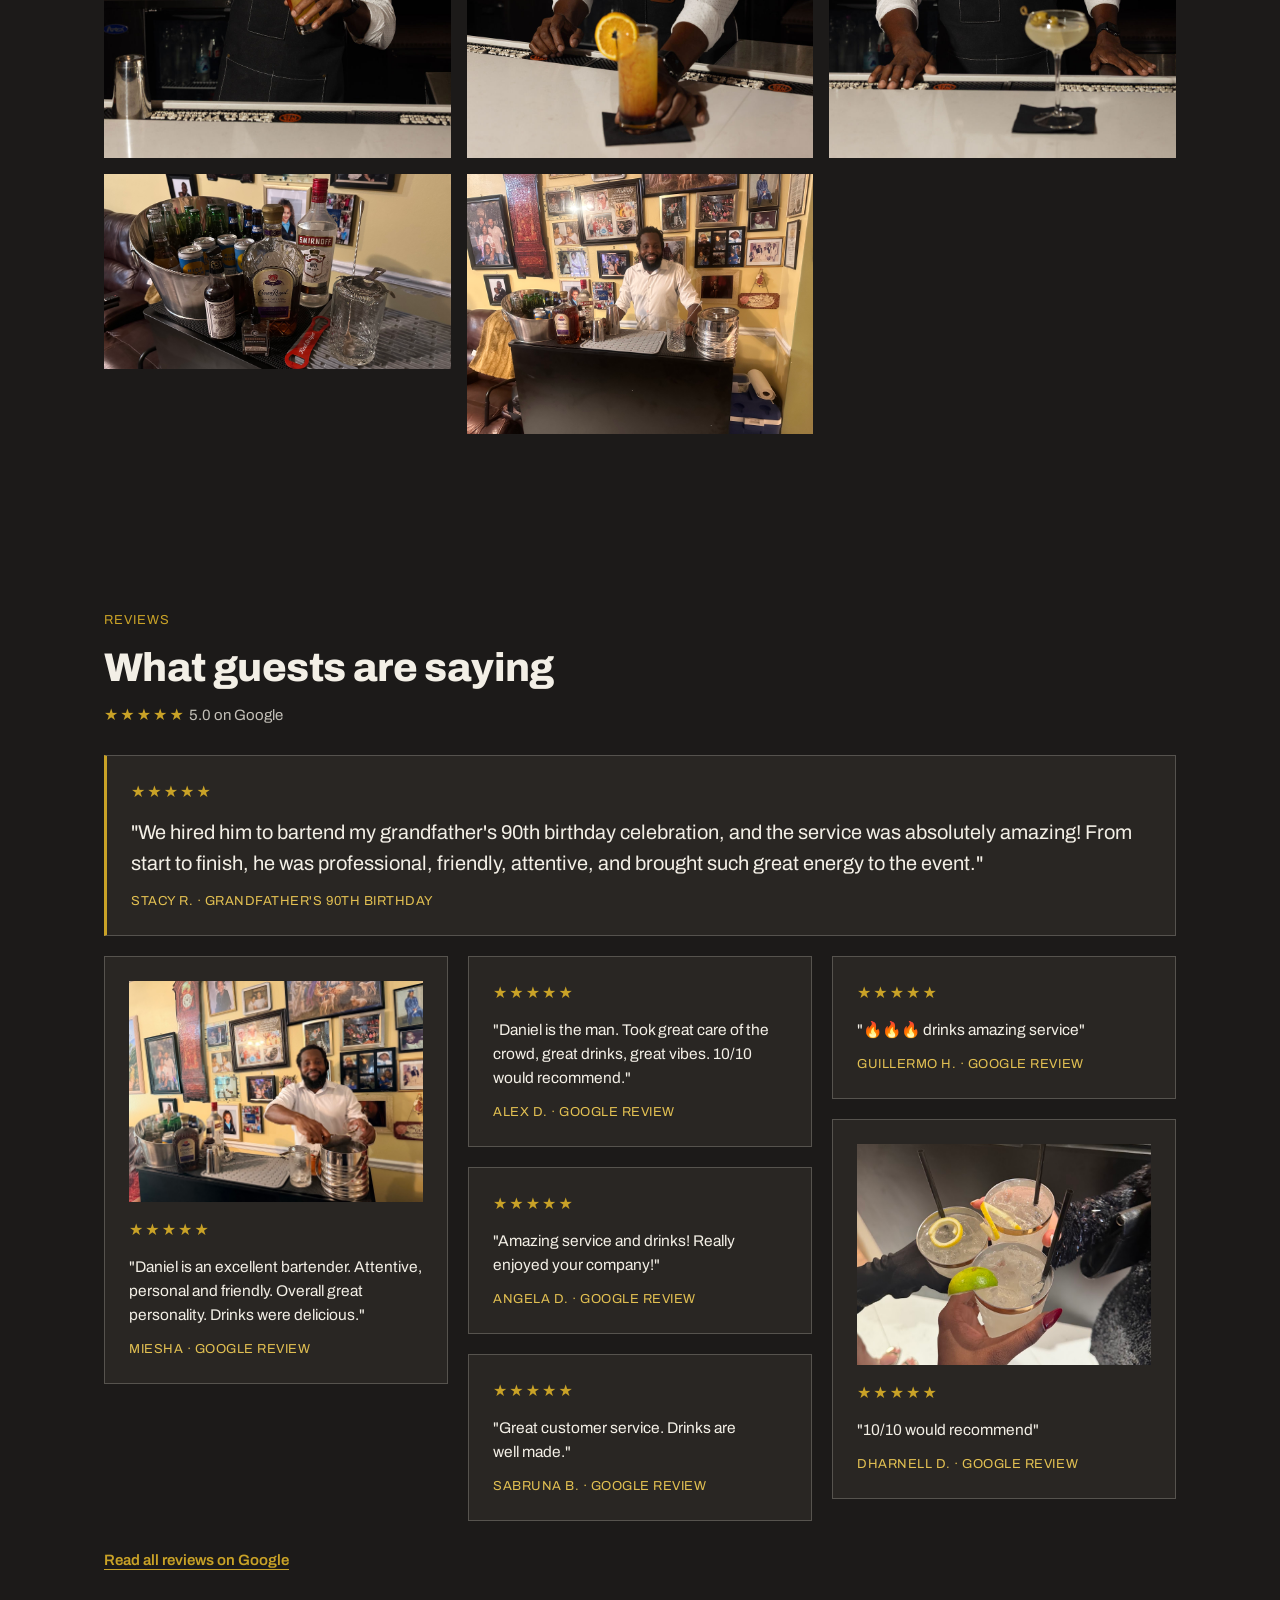
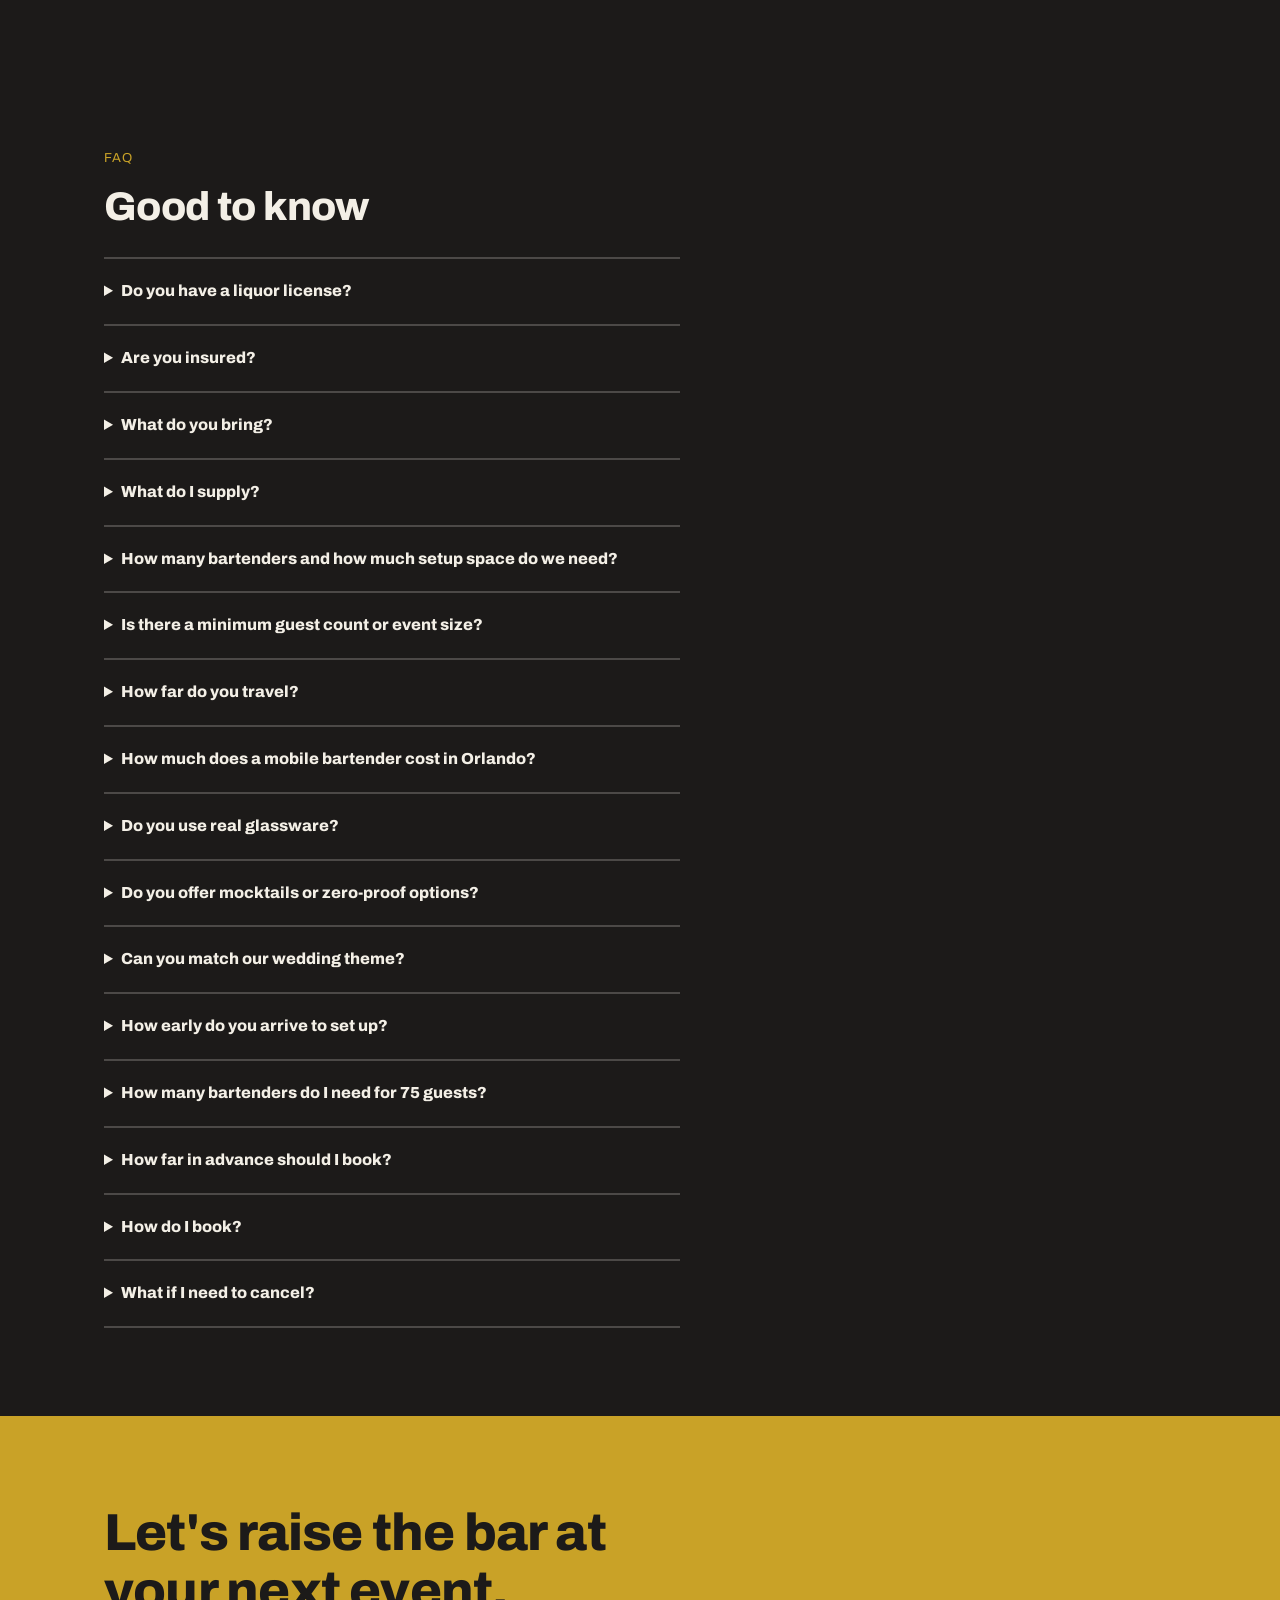
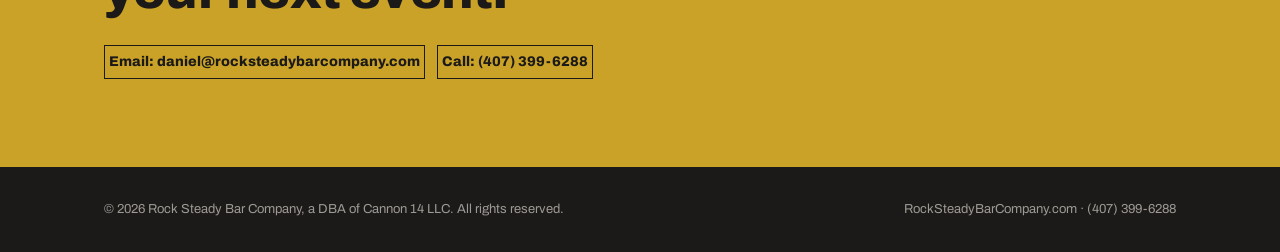
==== commit 4d702363: "Add Intimate tier, trusted-by strip, service area line, and FAQ updates - Add Intimate Gatherings se" ====
--- a/index.html
+++ b/index.html
@@ -44,13 +44,16 @@
           <span class="tag tag-outline">Weddings</span>
           <span class="tag tag-outline">Private Parties</span>
           <span class="tag tag-outline">Corporate Events</span>
-          <span class="tag tag-outline">Licensed &amp; Insured</span>
+          <span class="tag tag-outline">Certified &amp; Insured</span>
         </div>
       </div>
       <div class="hero-seal">
         <img src="images/rock-steady-logo.png" alt="Rock Steady Bar Co. seal, established, Orlando Florida">
       </div>
     </section>
+
+    <!-- TODO: embed SkinLab event video here when available -->
+    <p style="font-size:12px;letter-spacing:0.04em;text-transform:uppercase;color:color-mix(in srgb, var(--color-text) 50%, transparent);text-align:center;margin:0 0 var(--space-6)">Trusted by: University Club of Winter Park · SkinLab Winter Park</p>
 
     <hr class="hr" style="margin:0 0 clamp(32px,5vw,56px)">
 
@@ -140,6 +143,21 @@
       <p style="font-size:13px;color:color-mix(in srgb, var(--color-text) 60%, transparent);margin:24px 0 0">
         Add-ons available with any package: extra hour of service, second bartender, non-alcoholic mocktail bar, gratuity upgrade, glassware rental, and travel outside a 30-mile radius.
       </p>
+      <p style="font-size:13px;color:color-mix(in srgb, var(--color-text) 60%, transparent);margin:8px 0 0">
+        Serving Maitland, Winter Park, Orlando, and all of Orange and Seminole counties. Travel past 30 miles is $2 per mile.
+      </p>
+    </section>
+
+    <section id="intimate" style="padding:clamp(24px,4vw,40px) 0 clamp(48px,7vw,88px)">
+      <span class="eyebrow">Intimate Tier</span>
+      <h2 style="font-size:clamp(28px,3.4vw,40px);margin:0 0 16px;max-width:20ch">Intimate Gatherings</h2>
+      <div class="card elev-sm" style="padding:28px;gap:14px;border-left:3px solid var(--color-accent);max-width:64ch">
+        <p style="font-size:15.5px;color:color-mix(in srgb, var(--color-text) 78%, transparent);margin:0">Hosting something smaller? Our Intimate tier is built for gatherings up to 15 guests: house parties, Airbnb get-togethers, small team celebrations.</p>
+        <p style="font-size:15.5px;color:color-mix(in srgb, var(--color-text) 78%, transparent);margin:0">Two hours, a set menu of two to three cocktails, setup and cleanup included. $495.</p>
+        <p style="font-size:15.5px;color:color-mix(in srgb, var(--color-text) 78%, transparent);margin:0">Need a third hour? Add $100. More than 15 guests, or longer than 3 hours, and our Essential package takes over at $650.</p>
+        <p style="font-size:15.5px;color:color-mix(in srgb, var(--color-text) 78%, transparent);margin:0">Same as always: you supply the alcohol, we bring everything else. Fresh-squeezed citrus, no artificial sour mix.</p>
+        <a href="https://calendly.com/daniel-rocksteadybarcompany/30min" class="btn btn-primary" target="_blank" rel="noopener" style="margin-top:8px;align-self:flex-start">Book a Consultation</a>
+      </div>
     </section>
 
     <section style="padding:clamp(48px,7vw,88px) 0">
@@ -258,12 +276,20 @@
 
       <div style="max-width:64ch">
         <details class="faq-item">
-          <summary>Are you licensed and insured?</summary>
-          <p>Yes. Rock Steady Bar Company carries annual liquor liability and general liability insurance, and our bartenders hold Florida Food Service Worker and Alcohol Seller/Server certifications. We'll provide documentation to your venue on request.</p>
-        </details>
-        <details class="faq-item">
-          <summary>Do you supply the alcohol, or is it BYOB?</summary>
-          <p>It's BYOB. You supply the alcohol, and Rock Steady Bar Company provides the professional bartender, bar setup, tools, mixers, and garnishes. This keeps things simple and keeps costs down for you.</p>
+          <summary>Do you have a liquor license?</summary>
+          <p>We're a dry-hire service. You buy and supply the alcohol. We bring the bartender and everything else.</p>
+        </details>
+        <details class="faq-item">
+          <summary>Are you insured?</summary>
+          <p>Yes. We carry liquor liability and general liability insurance. If your venue needs a certificate of insurance, just ask.</p>
+        </details>
+        <details class="faq-item">
+          <summary>What do you bring?</summary>
+          <p>A professional bartender, a portable bar, all the bar tools, our standard mixer kit, fresh-squeezed citrus, housemade syrups, garnishes, cups, straws, and napkins. Setup and cleanup are included.</p>
+        </details>
+        <details class="faq-item">
+          <summary>What do I supply?</summary>
+          <p>All the alcohol, plus access to water and power and space to set up the bar.</p>
         </details>
         <details class="faq-item">
           <summary>How many bartenders and how much setup space do we need?</summary>
@@ -271,7 +297,7 @@
         </details>
         <details class="faq-item">
           <summary>Is there a minimum guest count or event size?</summary>
-          <p>Our packages are built for 50+ guests, but reach out regardless of size. We're happy to quote smaller gatherings too.</p>
+          <p>No minimum. Our Intimate tier covers gatherings up to 15 guests, starting at $495. Essential covers up to 50, and our bigger packages go up to 150. Not sure which fits? Book a quick call and we'll figure it out together.</p>
         </details>
         <details class="faq-item">
           <summary>How far do you travel?</summary>
@@ -279,7 +305,11 @@
         </details>
         <details class="faq-item">
           <summary>How much does a mobile bartender cost in Orlando?</summary>
-          <p>Our packages run $650 to $1,850 depending on guest count and service level. Every event is dry hire. You supply the alcohol, we bring the bar, the bartenders, mixers, fresh citrus, and garnishes. Custom menus start at our Signature package. Reach out through <a href="https://rocksteadybarcompany.com/event">our event form</a> for an exact quote.</p>
+          <p>Our packages run $495 to $1,850 depending on guest count and service level. Small gatherings up to 15 guests start with our Intimate tier at $495. Every event is dry hire. You supply the alcohol, and we bring the bar, the bartenders, mixers, fresh citrus, and garnishes. Custom menus start at our Signature package. Reach out through <a href="https://rocksteadybarcompany.com/event">our event form</a> for an exact quote.</p>
+        </details>
+        <details class="faq-item">
+          <summary>Do you use real glassware?</summary>
+          <p>Disposable cups are standard. Glassware rental is available for $100.</p>
         </details>
         <details class="faq-item">
           <summary>Do you offer mocktails or zero-proof options?</summary>
@@ -300,6 +330,16 @@
         <details class="faq-item">
           <summary>How far in advance should I book?</summary>
           <p>We recommend booking 4 to 8 weeks out for most events. Weekend weddings and peak-season dates (spring and fall) fill up faster, so 3 to 6 months ahead is safest, but reach out even if your date is close, since we're often able to accommodate last-minute requests.</p>
+        </details>
+        <details class="faq-item">
+          <summary>How do I book?</summary>
+          <p>A 50% deposit reserves your date. The balance is due on the event day, before service starts.</p>
+        </details>
+        <details class="faq-item">
+          <summary>What if I need to cancel?</summary>
+          <p>30 or more days out: your deposit is refunded, or you can reschedule once at no charge.</p>
+          <p>14 to 29 days out: the deposit is kept, and the date can't be rescheduled.</p>
+          <p>Under 14 days: the deposit is kept and the full price is still due.</p>
         </details>
       </div>
     </section>
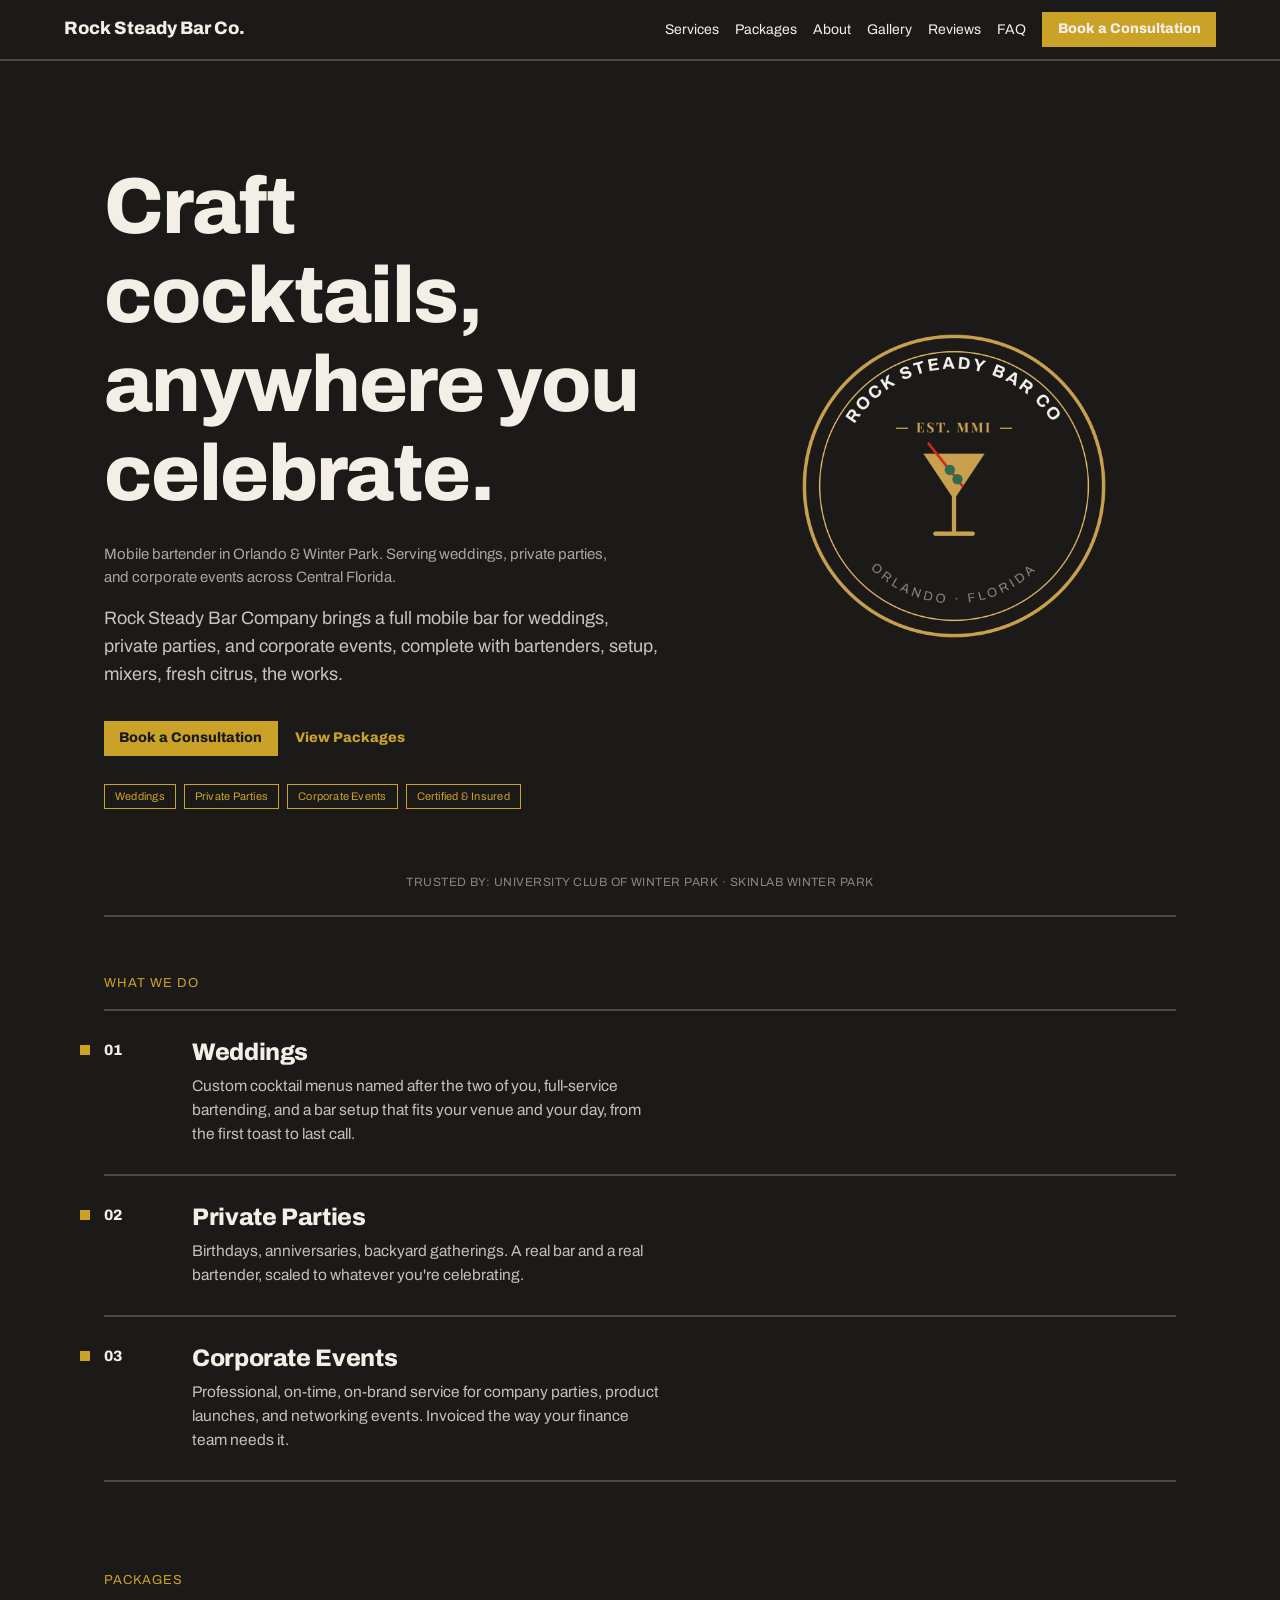
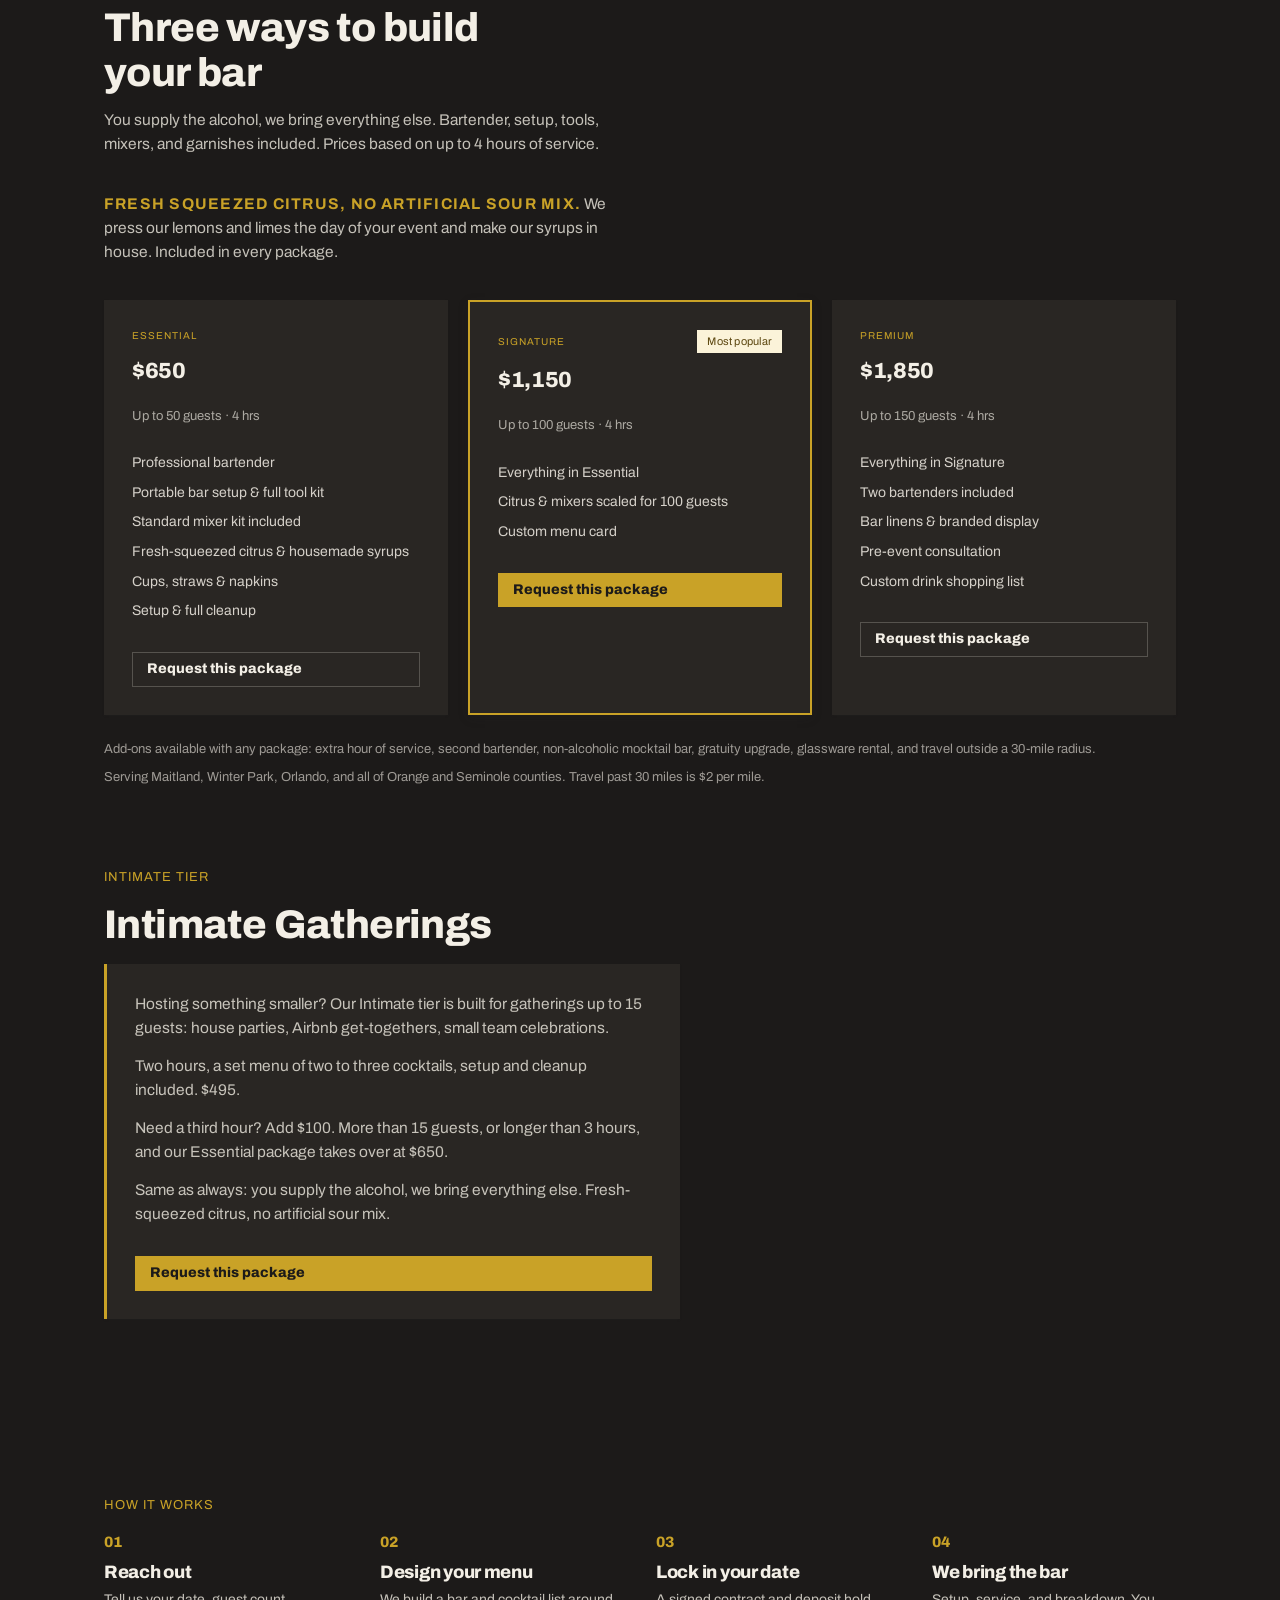
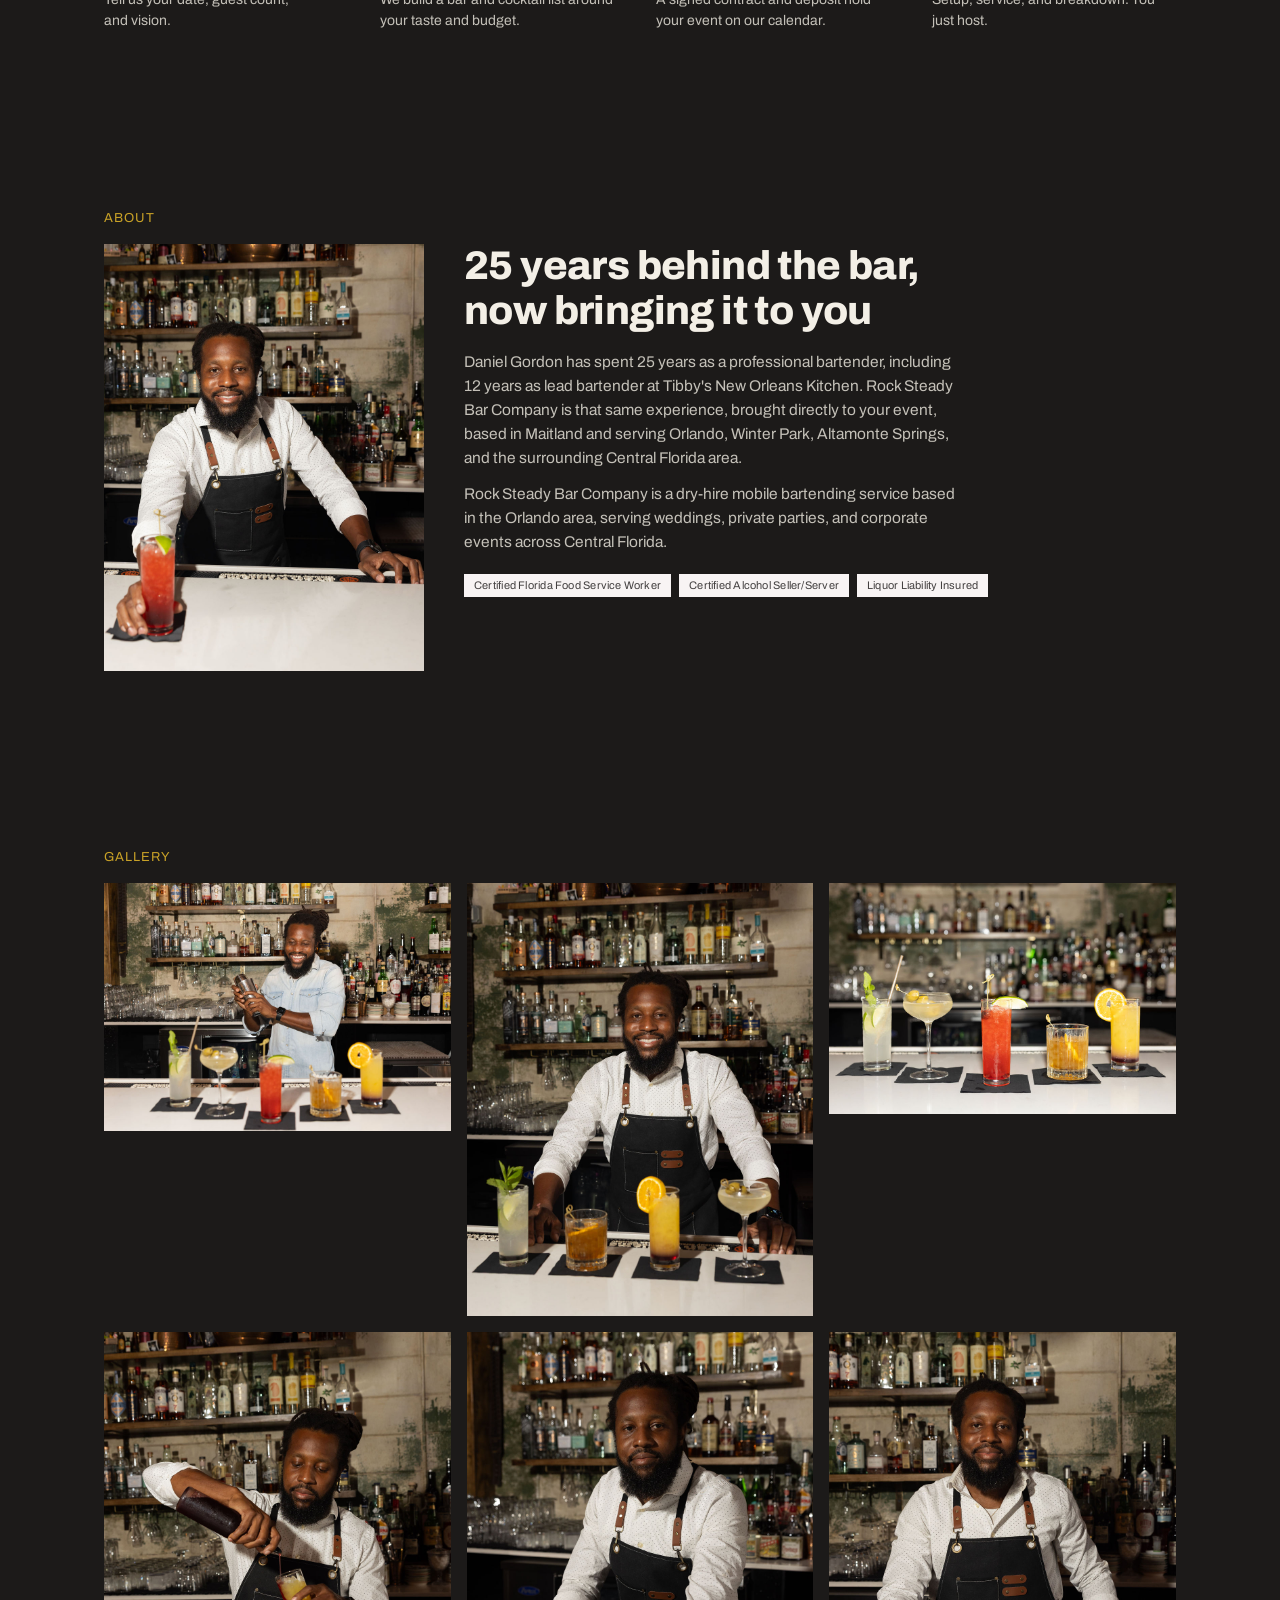
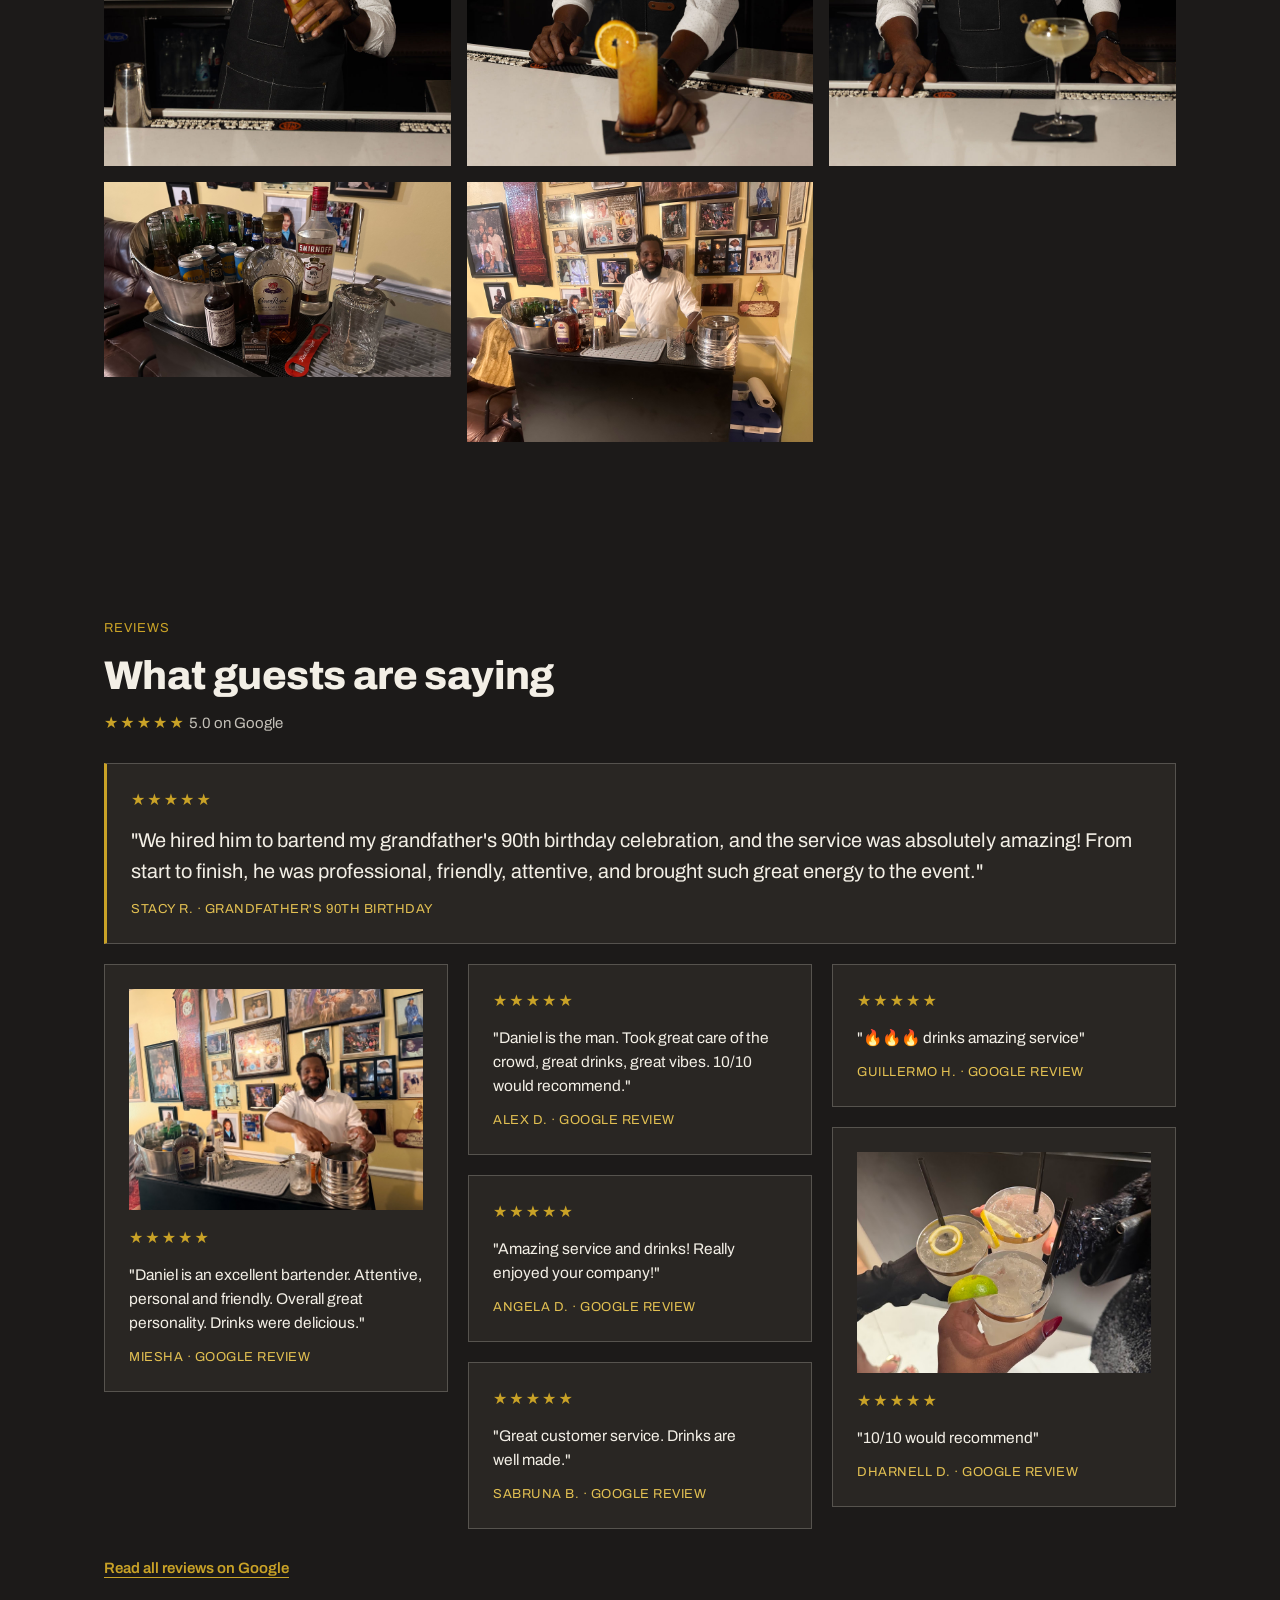
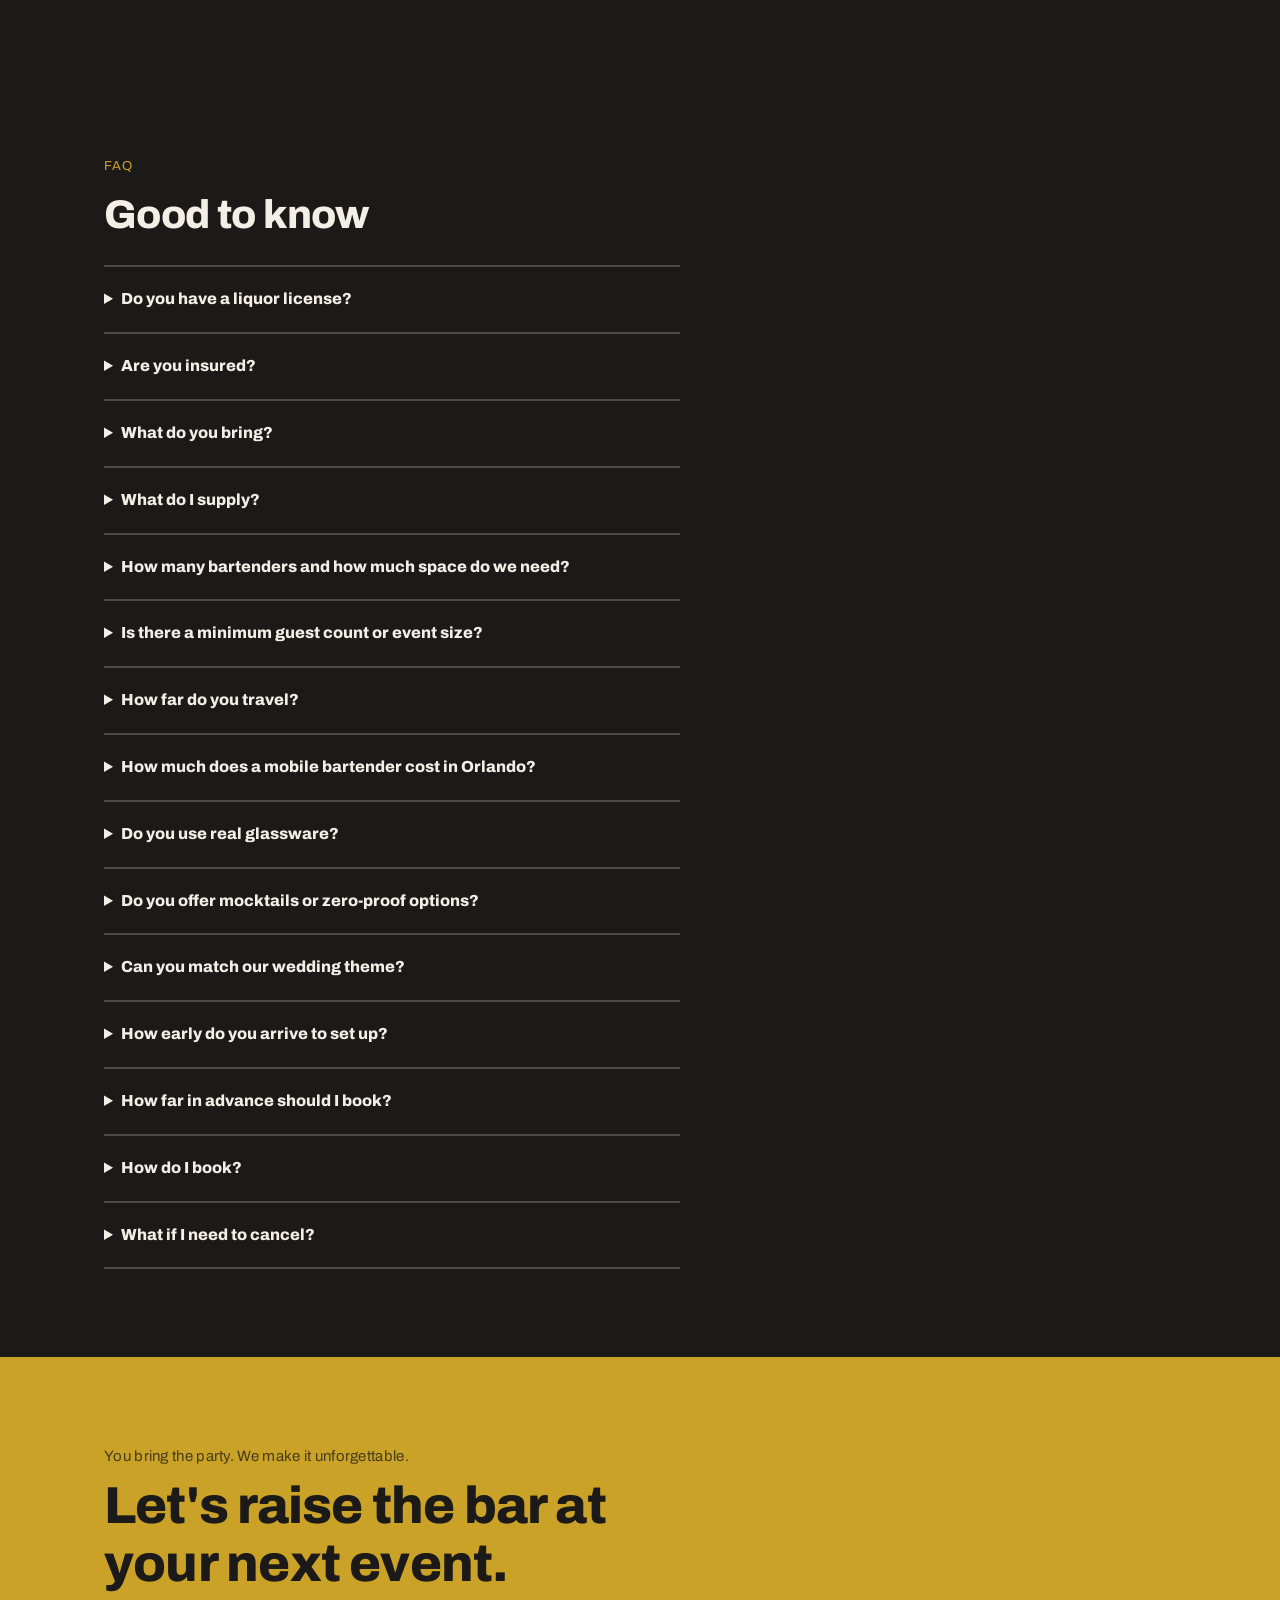
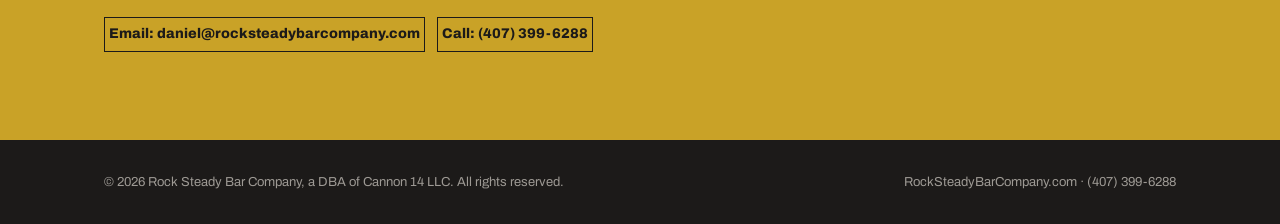
==== commit 0c65ec20: "Add closing tagline, update meta description, merge FAQ, fix Intimate CTA - Add "You bring the party" ====
--- a/index.html
+++ b/index.html
@@ -4,7 +4,7 @@
   <meta charset="UTF-8">
   <meta name="viewport" content="width=device-width, initial-scale=1.0">
   <title>Rock Steady Bar Company | Mobile Bar Service</title>
-  <meta name="description" content="Rock Steady Bar Company — mobile bar catering for weddings, private parties, and corporate events.">
+  <meta name="description" content="Rock Steady Bar Company: mobile bartending for weddings, private parties, and corporate events in Orlando and Winter Park.">
   <link rel="icon" type="image/x-icon" href="/images/favicon.ico">
   <link rel="icon" type="image/png" sizes="32x32" href="/images/favicon-32x32.png">
   <link rel="apple-touch-icon" sizes="180x180" href="/images/apple-touch-icon.png">
@@ -156,7 +156,7 @@
         <p style="font-size:15.5px;color:color-mix(in srgb, var(--color-text) 78%, transparent);margin:0">Two hours, a set menu of two to three cocktails, setup and cleanup included. $495.</p>
         <p style="font-size:15.5px;color:color-mix(in srgb, var(--color-text) 78%, transparent);margin:0">Need a third hour? Add $100. More than 15 guests, or longer than 3 hours, and our Essential package takes over at $650.</p>
         <p style="font-size:15.5px;color:color-mix(in srgb, var(--color-text) 78%, transparent);margin:0">Same as always: you supply the alcohol, we bring everything else. Fresh-squeezed citrus, no artificial sour mix.</p>
-        <a href="https://calendly.com/daniel-rocksteadybarcompany/30min" class="btn btn-primary" target="_blank" rel="noopener" style="margin-top:8px;align-self:flex-start">Book a Consultation</a>
+        <a href="https://rocksteadybarcompany.com/event" class="btn btn-primary btn-block" style="margin-top:16px">Request this package</a>
       </div>
     </section>
 
@@ -292,8 +292,8 @@
           <p>All the alcohol, plus access to water and power and space to set up the bar.</p>
         </details>
         <details class="faq-item">
-          <summary>How many bartenders and how much setup space do we need?</summary>
-          <p>Staffing scales with your guest count and package. A single bar station needs roughly a 6x6 ft footprint with nearby power. We'll confirm exact requirements once we see your venue.</p>
+          <summary>How many bartenders and how much space do we need?</summary>
+          <p>One bartender covers up to 100 guests with a tight menu. For 75 or more, a second bartender keeps the line short so guests spend the night at the party, not in line. A single bar station needs roughly a 6x6 ft space with power nearby. We'll confirm the details once we see your venue.</p>
         </details>
         <details class="faq-item">
           <summary>Is there a minimum guest count or event size?</summary>
@@ -322,10 +322,6 @@
         <details class="faq-item">
           <summary>How early do you arrive to set up?</summary>
           <p>We arrive with plenty of buffer before guests do, typically 1 to 2 hours ahead, so the bar is ready and the first pour happens on time.</p>
-        </details>
-        <details class="faq-item">
-          <summary>How many bartenders do I need for 75 guests?</summary>
-          <p>One bartender can handle up to 100 guests with a tight menu. For 75 or more, a second bartender keeps the line short so guests spend the night at the party, not in line.</p>
         </details>
         <details class="faq-item">
           <summary>How far in advance should I book?</summary>
@@ -348,6 +344,7 @@
 
   <section style="background:var(--color-accent);color:var(--color-bg)">
     <div class="container" style="padding-top:clamp(48px,7vw,88px);padding-bottom:clamp(48px,7vw,88px)">
+      <p style="font-size:15px;letter-spacing:0.02em;margin:0 0 8px;color:color-mix(in srgb, var(--color-bg) 75%, transparent)">You bring the party. We make it unforgettable.</p>
       <h3 style="font-size:clamp(32px,4.2vw,52px);letter-spacing:-0.015em;margin:0 0 24px;max-width:16ch">Let's raise the bar at your next event.</h3>
       <div id="contact" style="display:flex;gap:12px;flex-wrap:wrap">
         <a href="mailto:daniel@rocksteadybarcompany.com" class="btn btn-ghost" style="color:var(--color-bg);border-color:var(--color-bg)">Email: daniel@rocksteadybarcompany.com</a>
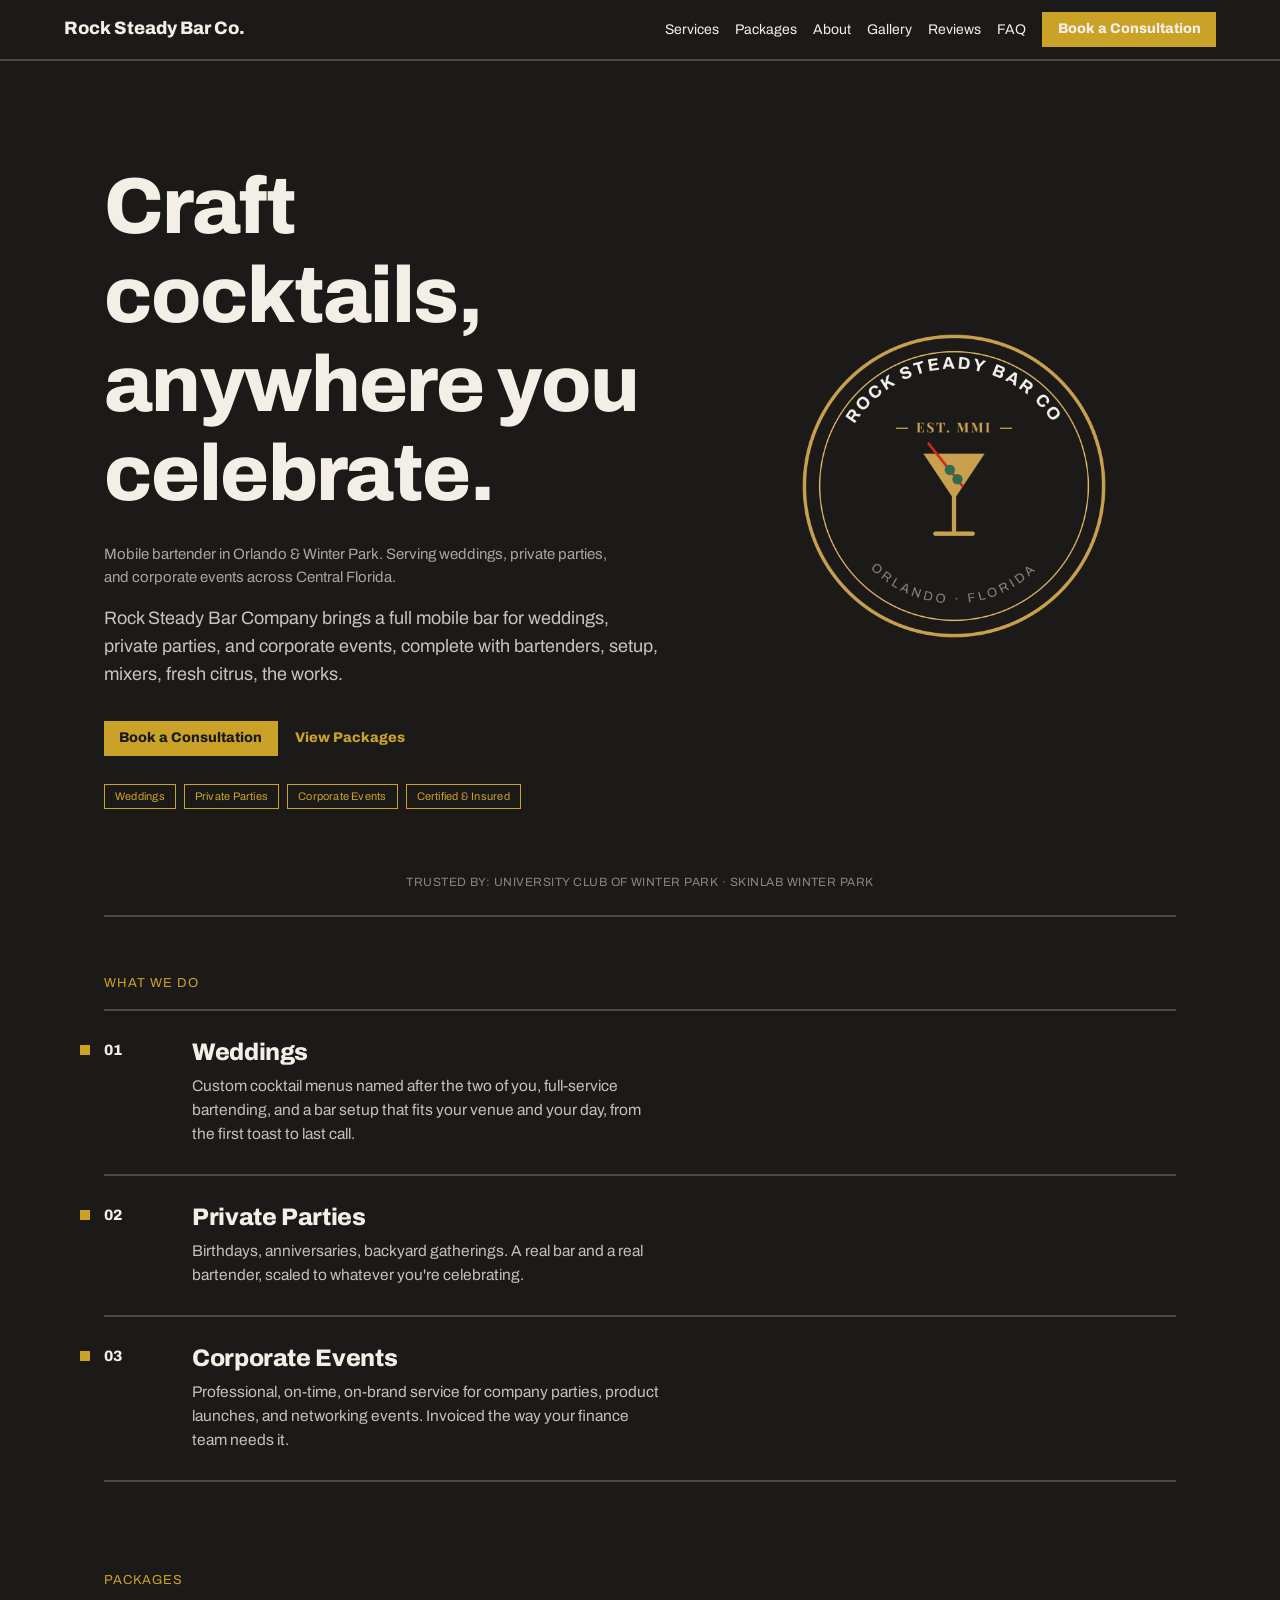
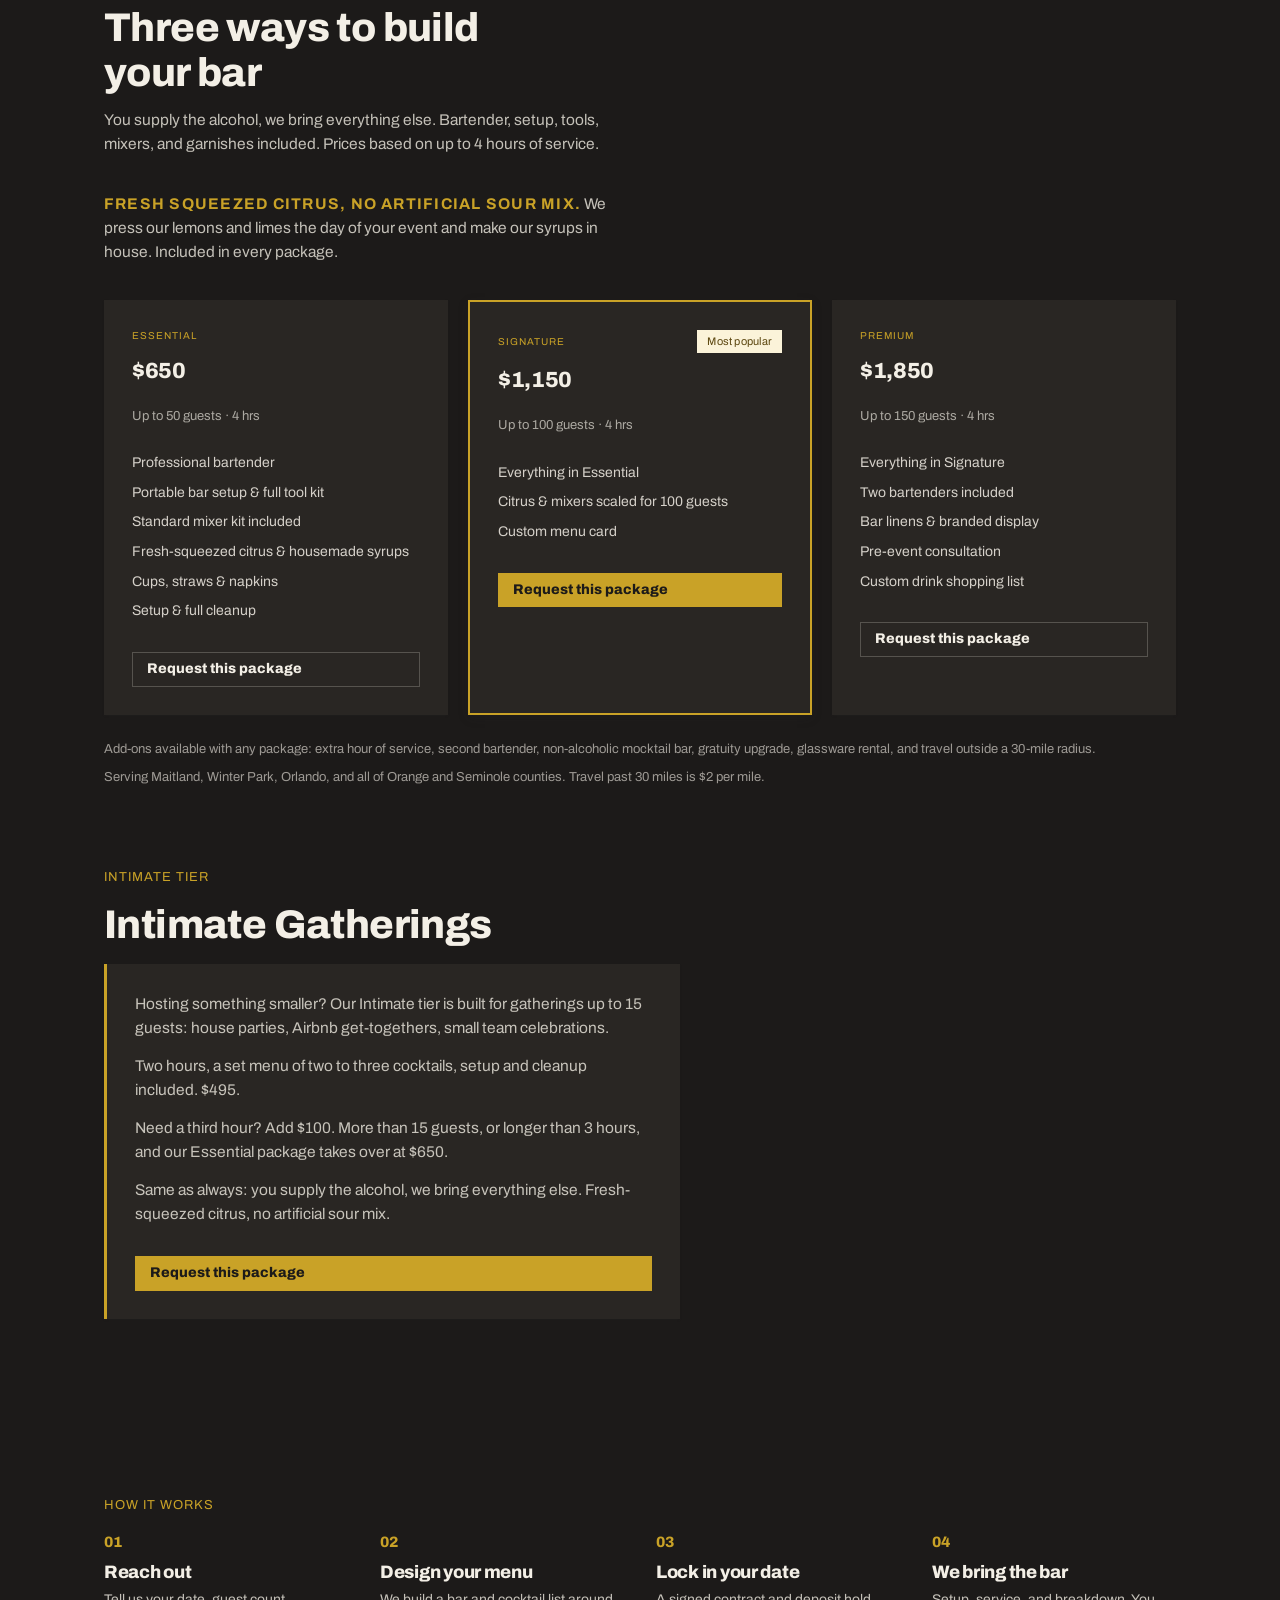
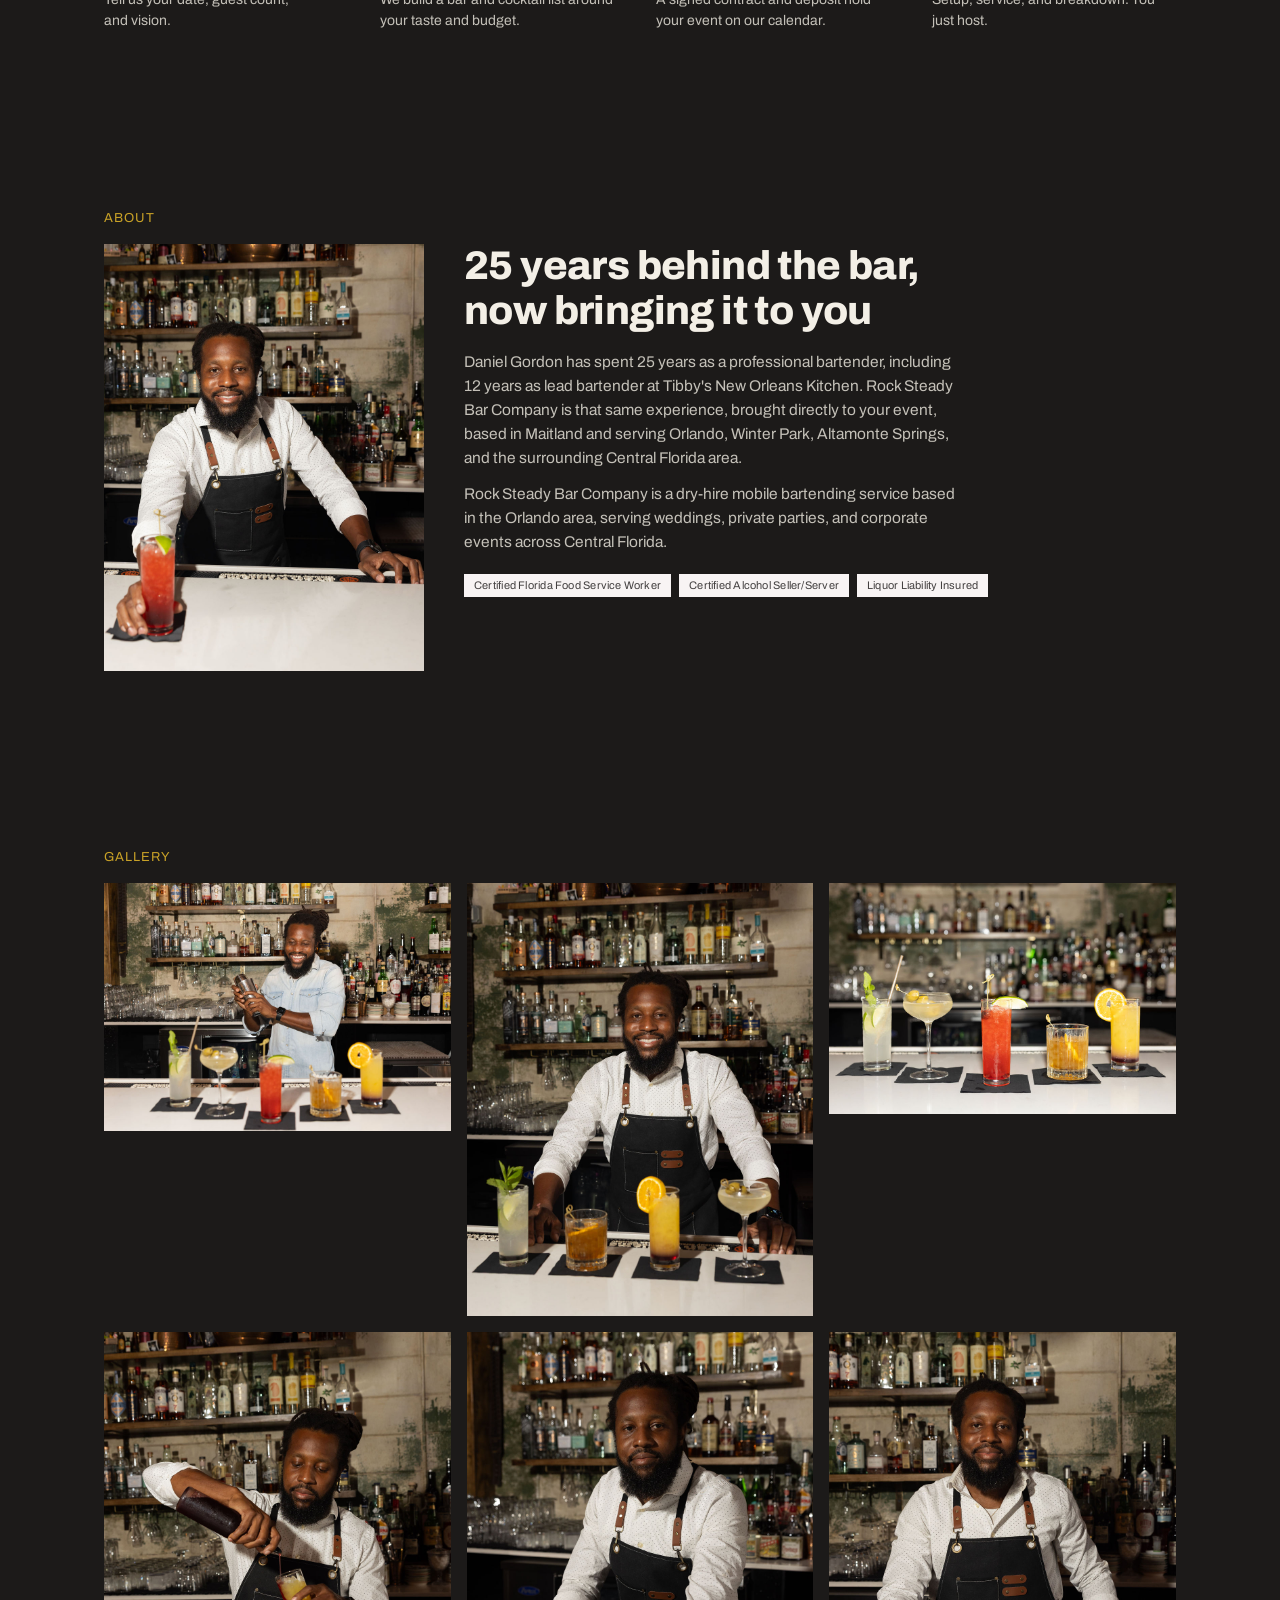
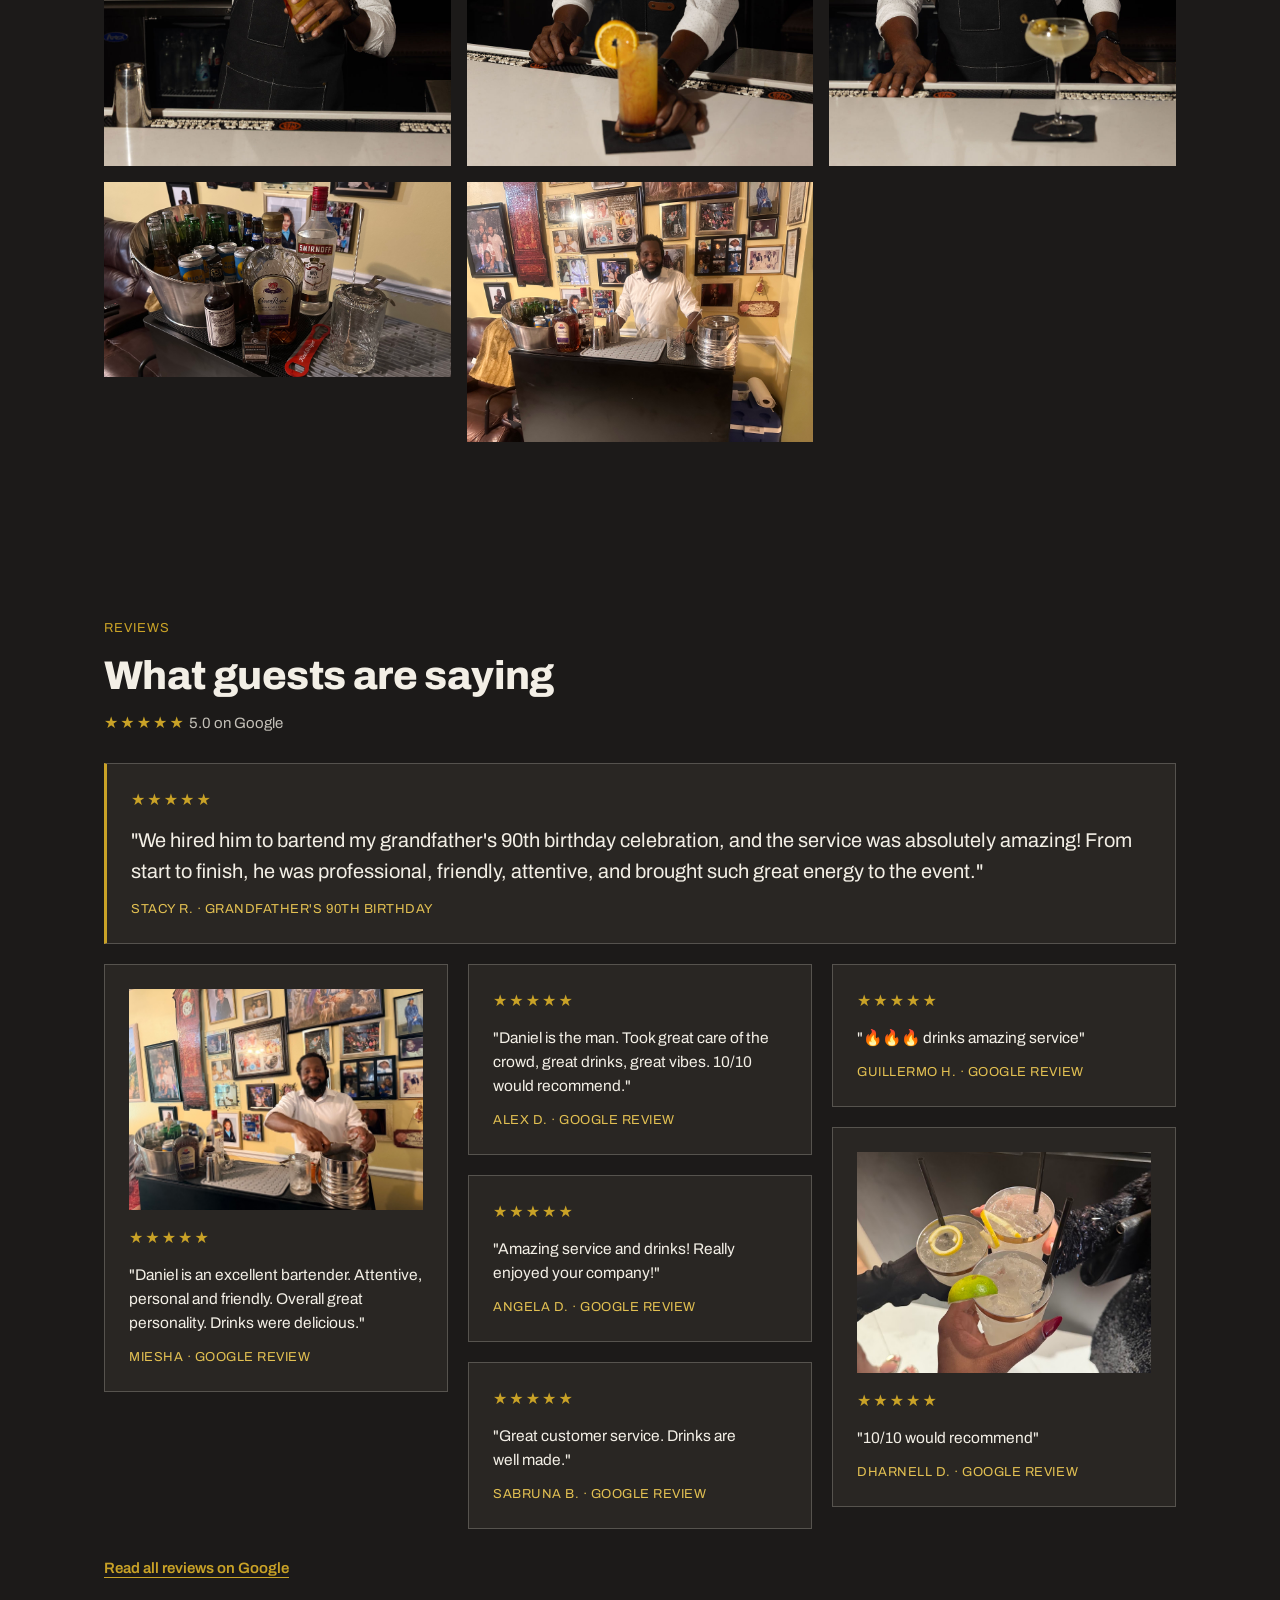
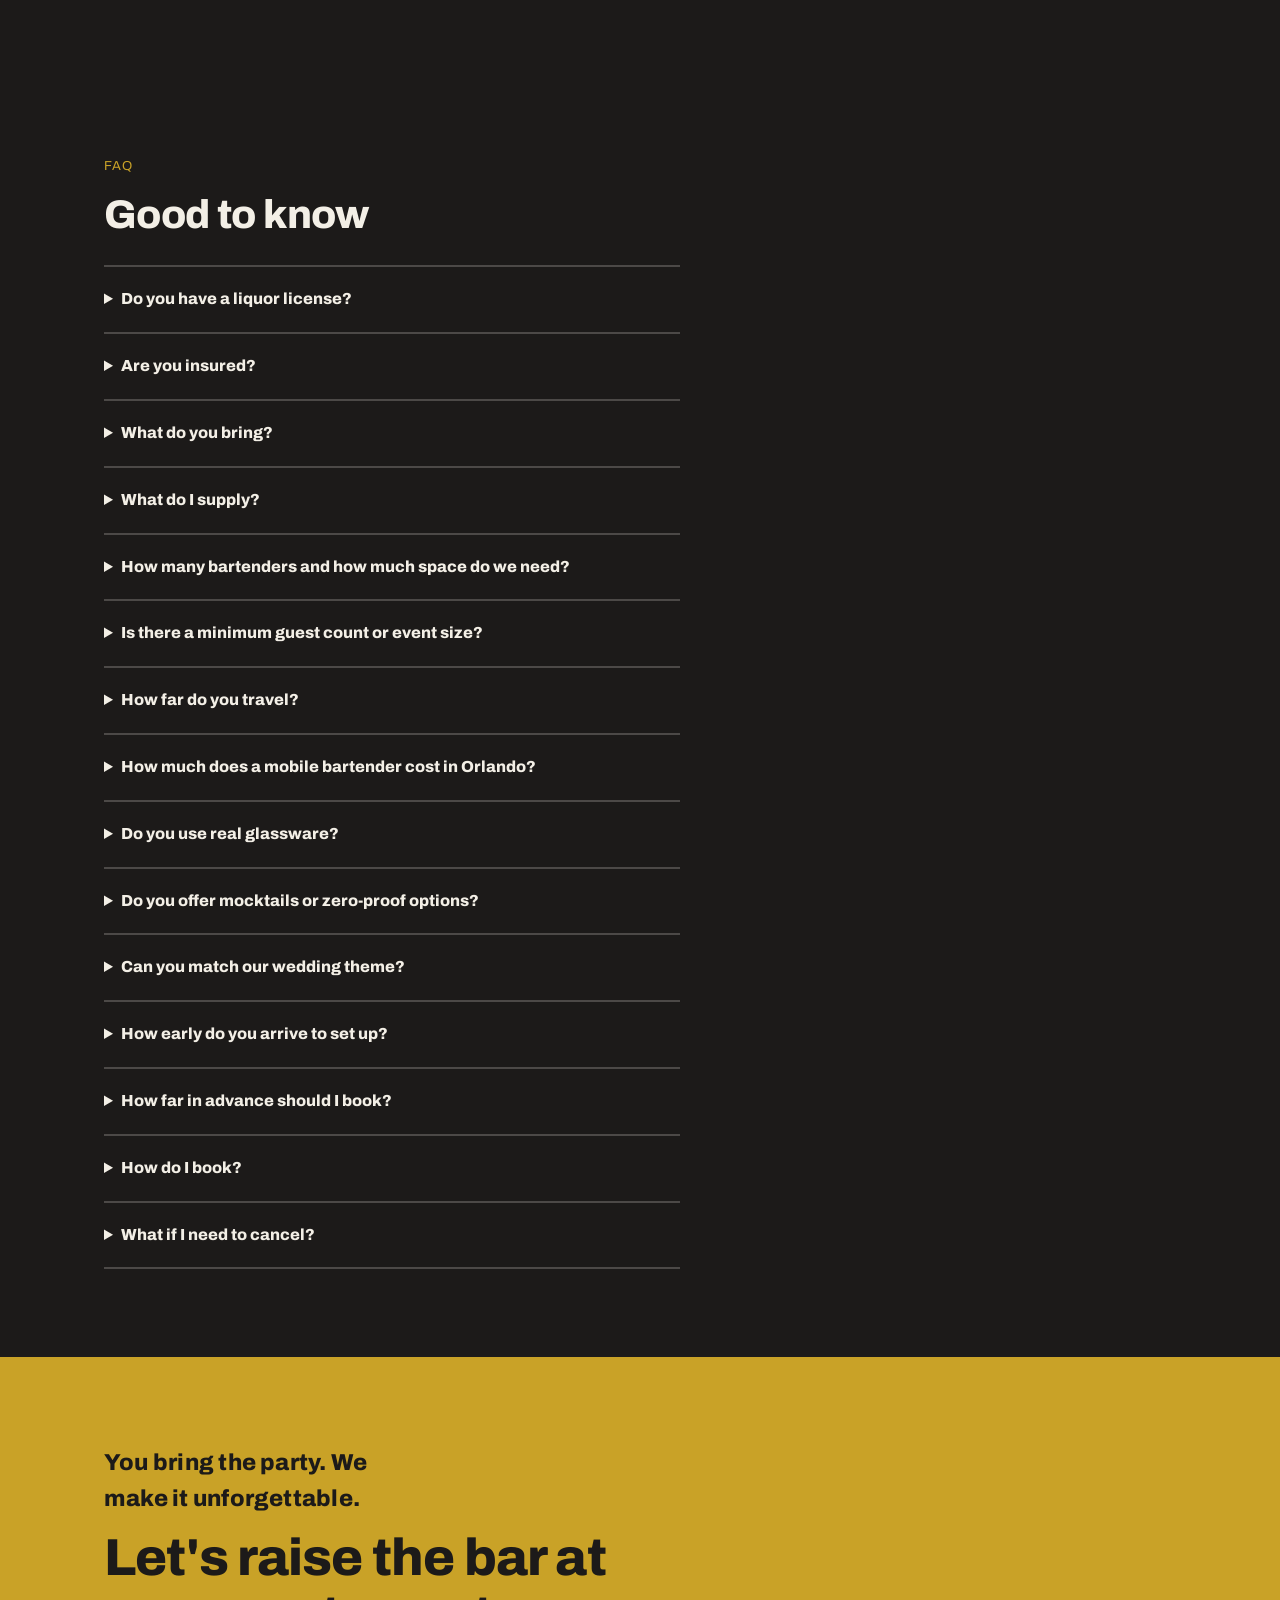
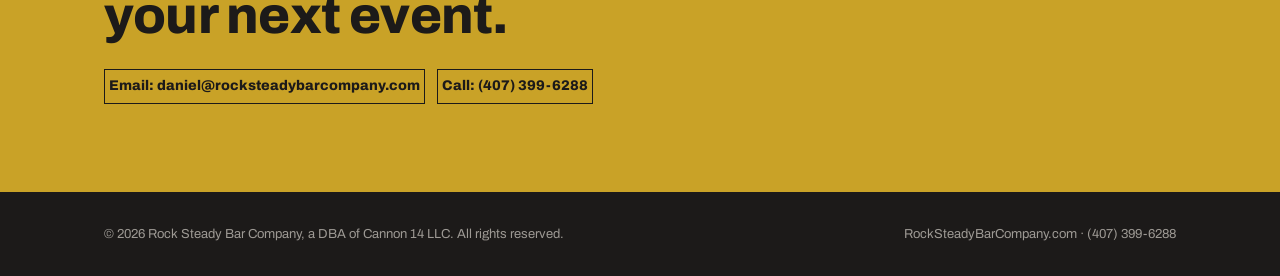
==== commit 312616a7: "Make closing tagline bigger, bolder, and darker Switches to the heading font at 23px/800 weight with" ====
--- a/index.html
+++ b/index.html
@@ -344,7 +344,7 @@
 
   <section style="background:var(--color-accent);color:var(--color-bg)">
     <div class="container" style="padding-top:clamp(48px,7vw,88px);padding-bottom:clamp(48px,7vw,88px)">
-      <p style="font-size:15px;letter-spacing:0.02em;margin:0 0 8px;color:color-mix(in srgb, var(--color-bg) 75%, transparent)">You bring the party. We make it unforgettable.</p>
+      <p style="font-family:var(--font-heading);font-size:23px;font-weight:800;letter-spacing:0.01em;margin:0 0 12px;color:var(--color-bg);max-width:22ch">You bring the party. We make it unforgettable.</p>
       <h3 style="font-size:clamp(32px,4.2vw,52px);letter-spacing:-0.015em;margin:0 0 24px;max-width:16ch">Let's raise the bar at your next event.</h3>
       <div id="contact" style="display:flex;gap:12px;flex-wrap:wrap">
         <a href="mailto:daniel@rocksteadybarcompany.com" class="btn btn-ghost" style="color:var(--color-bg);border-color:var(--color-bg)">Email: daniel@rocksteadybarcompany.com</a>
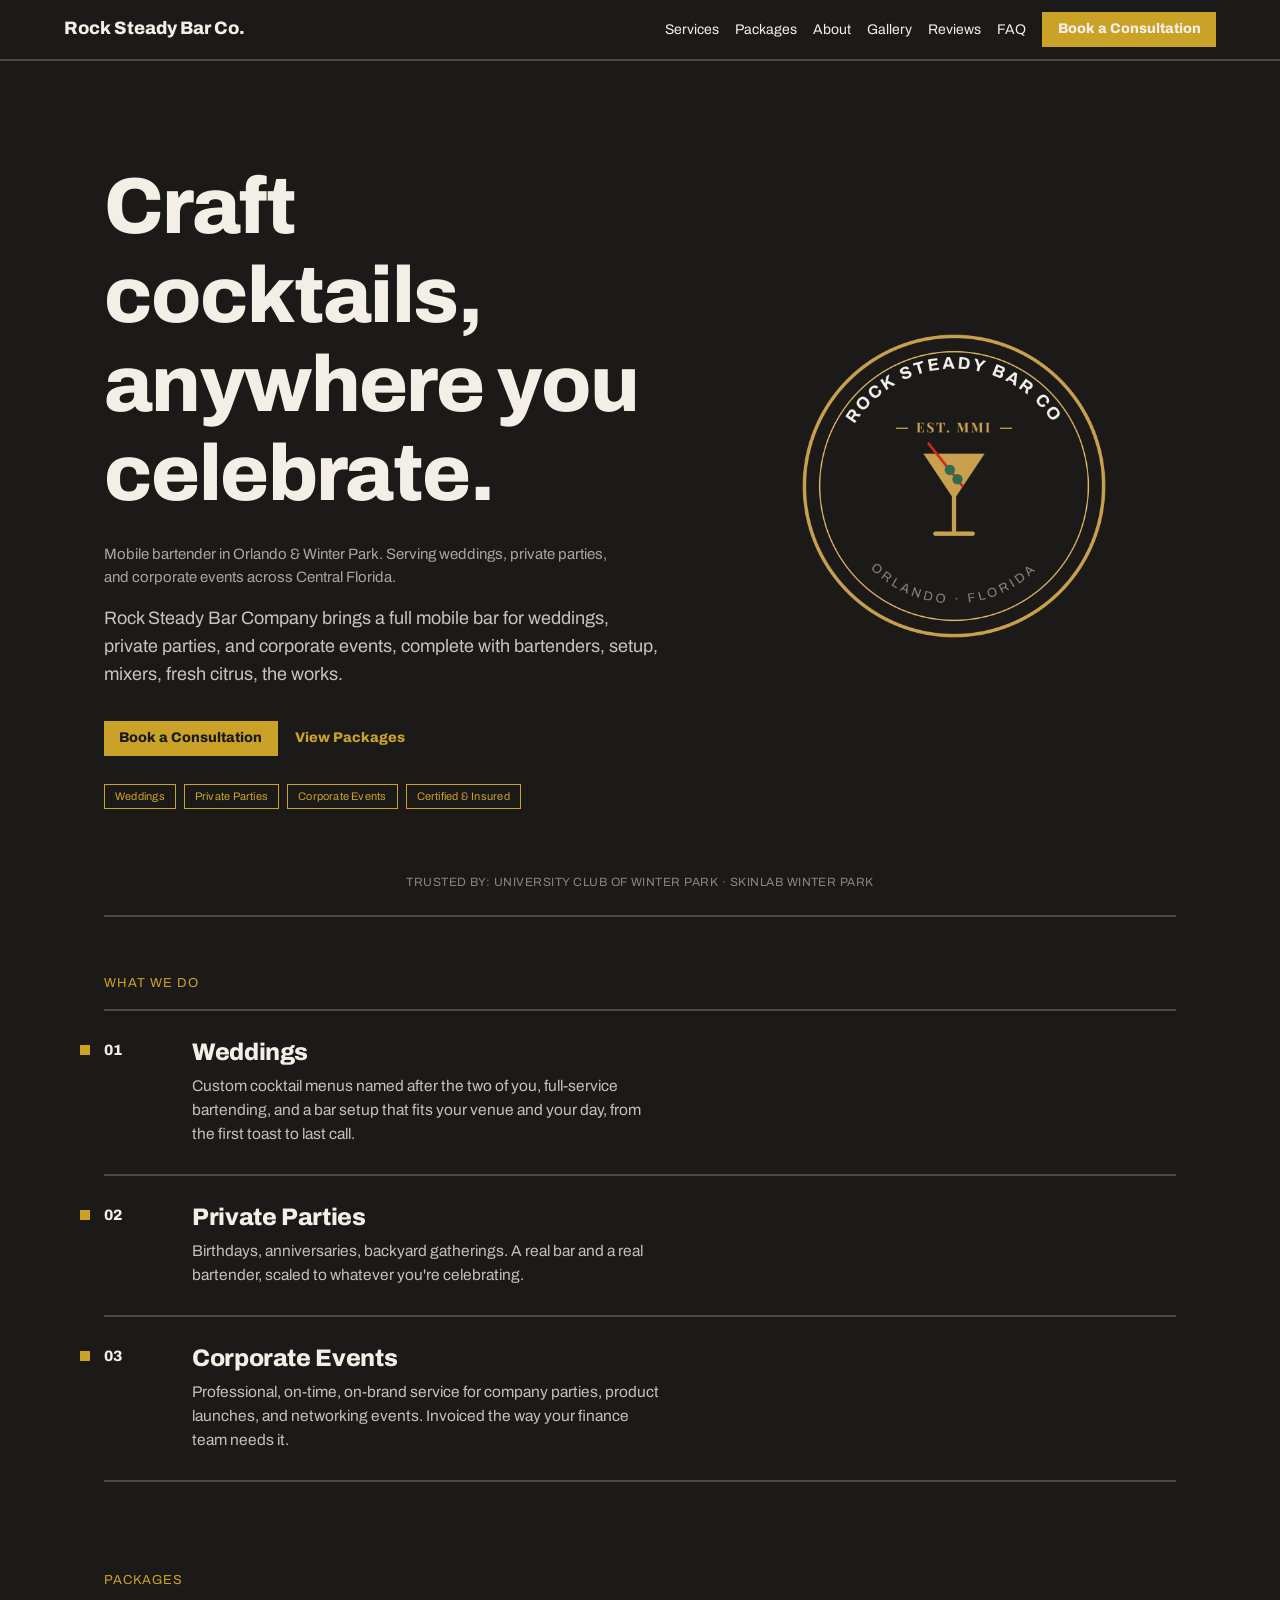
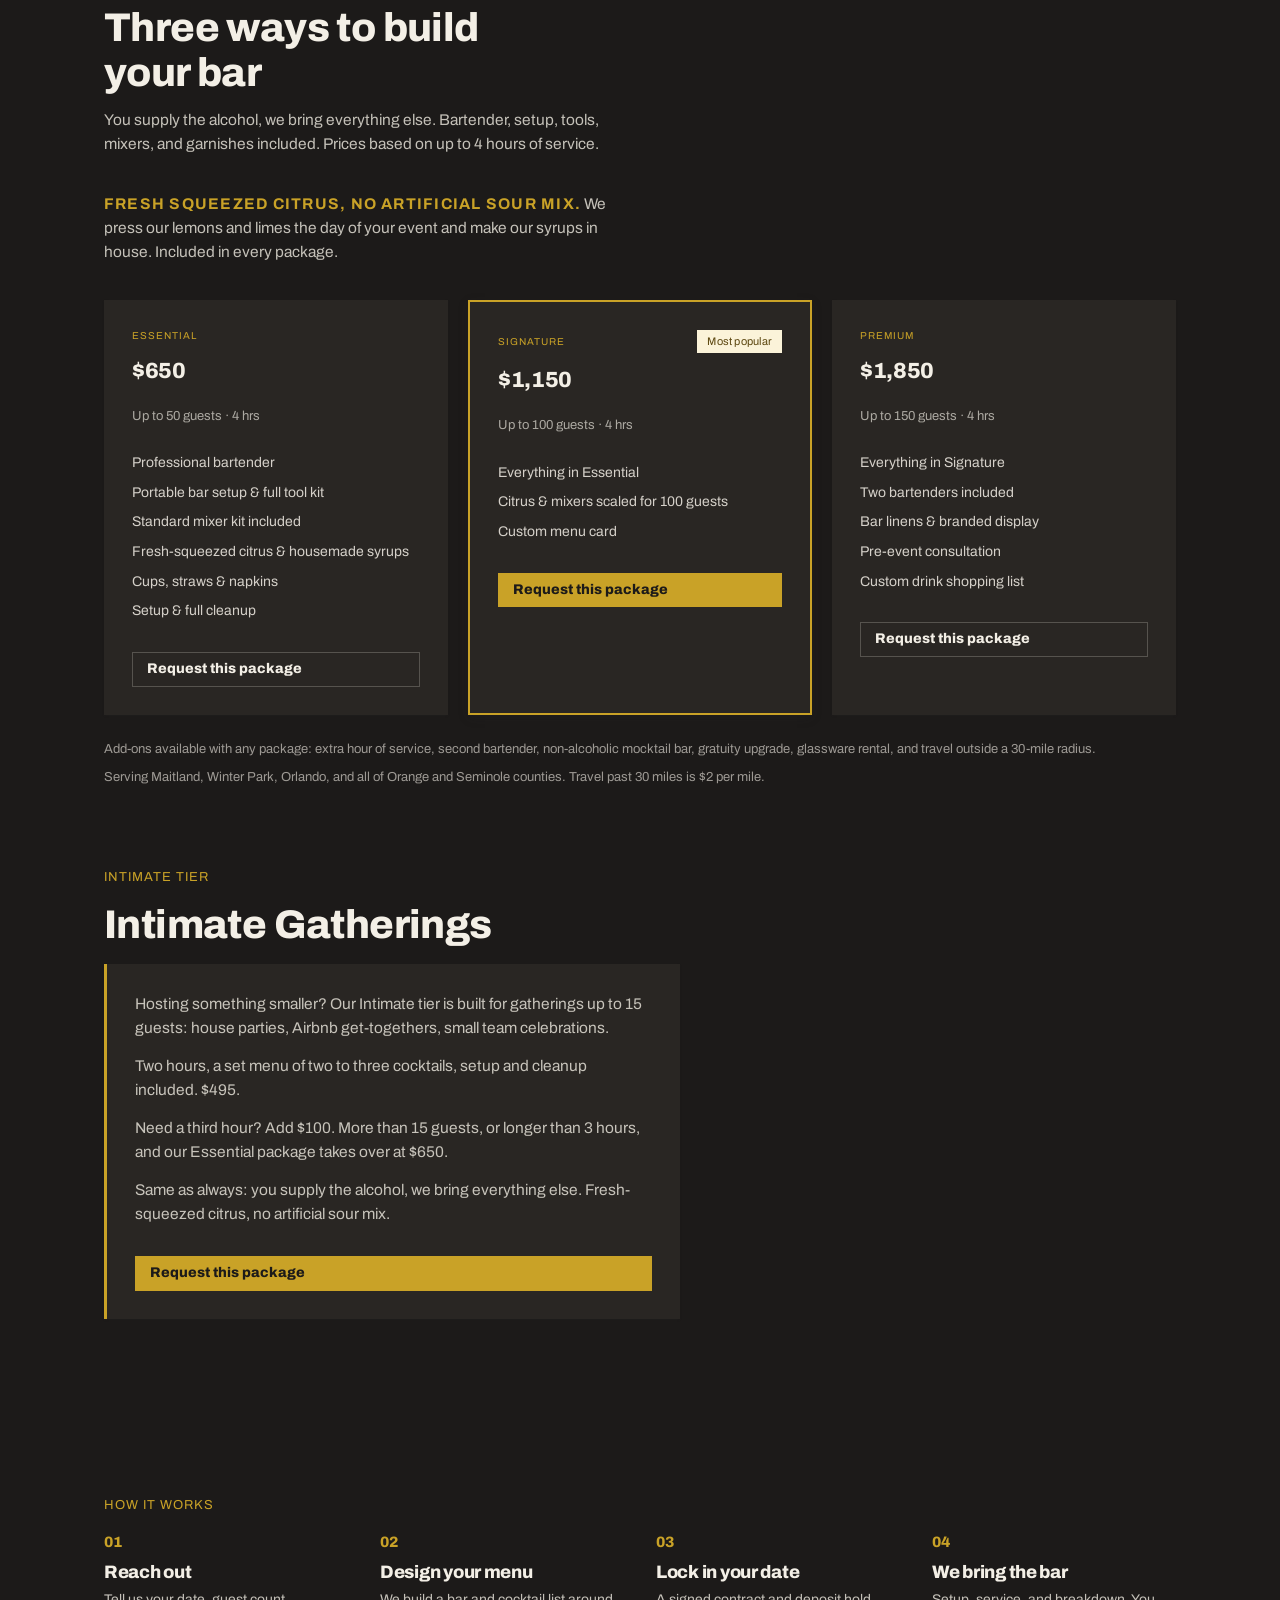
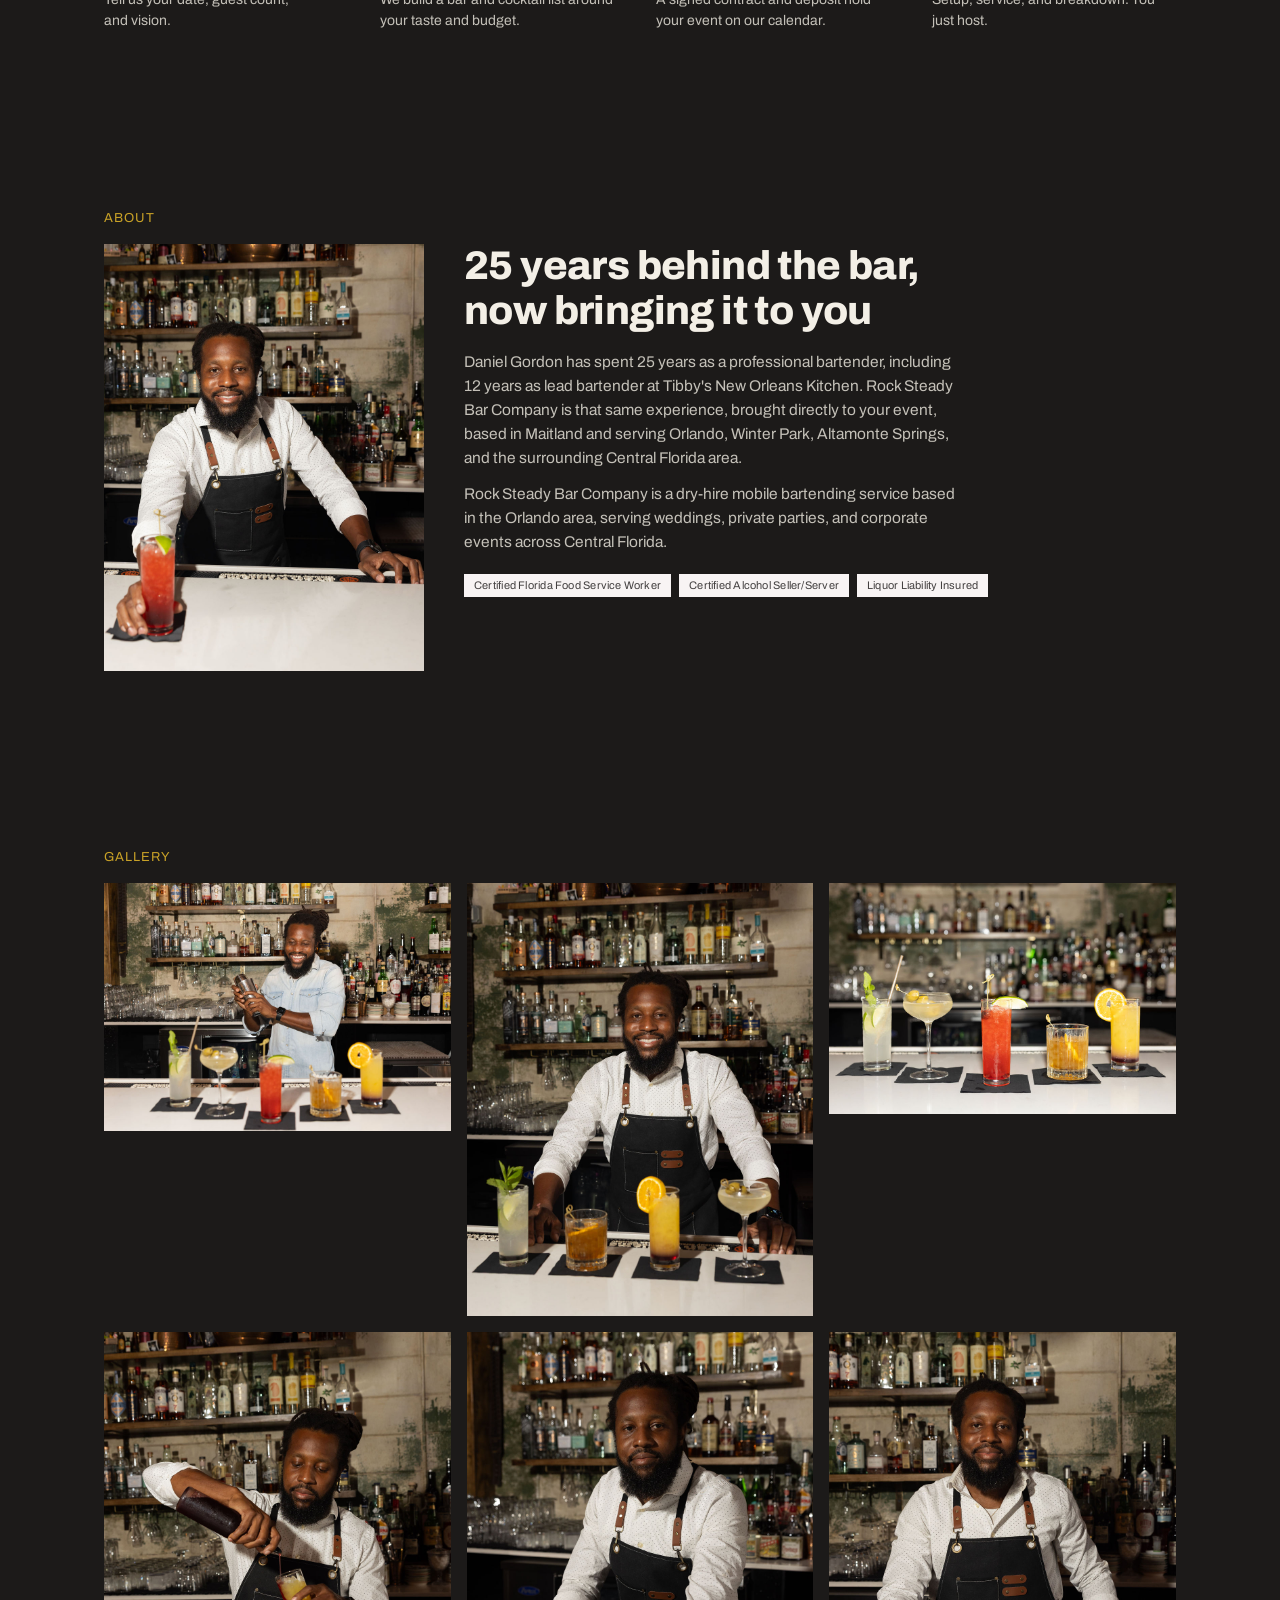
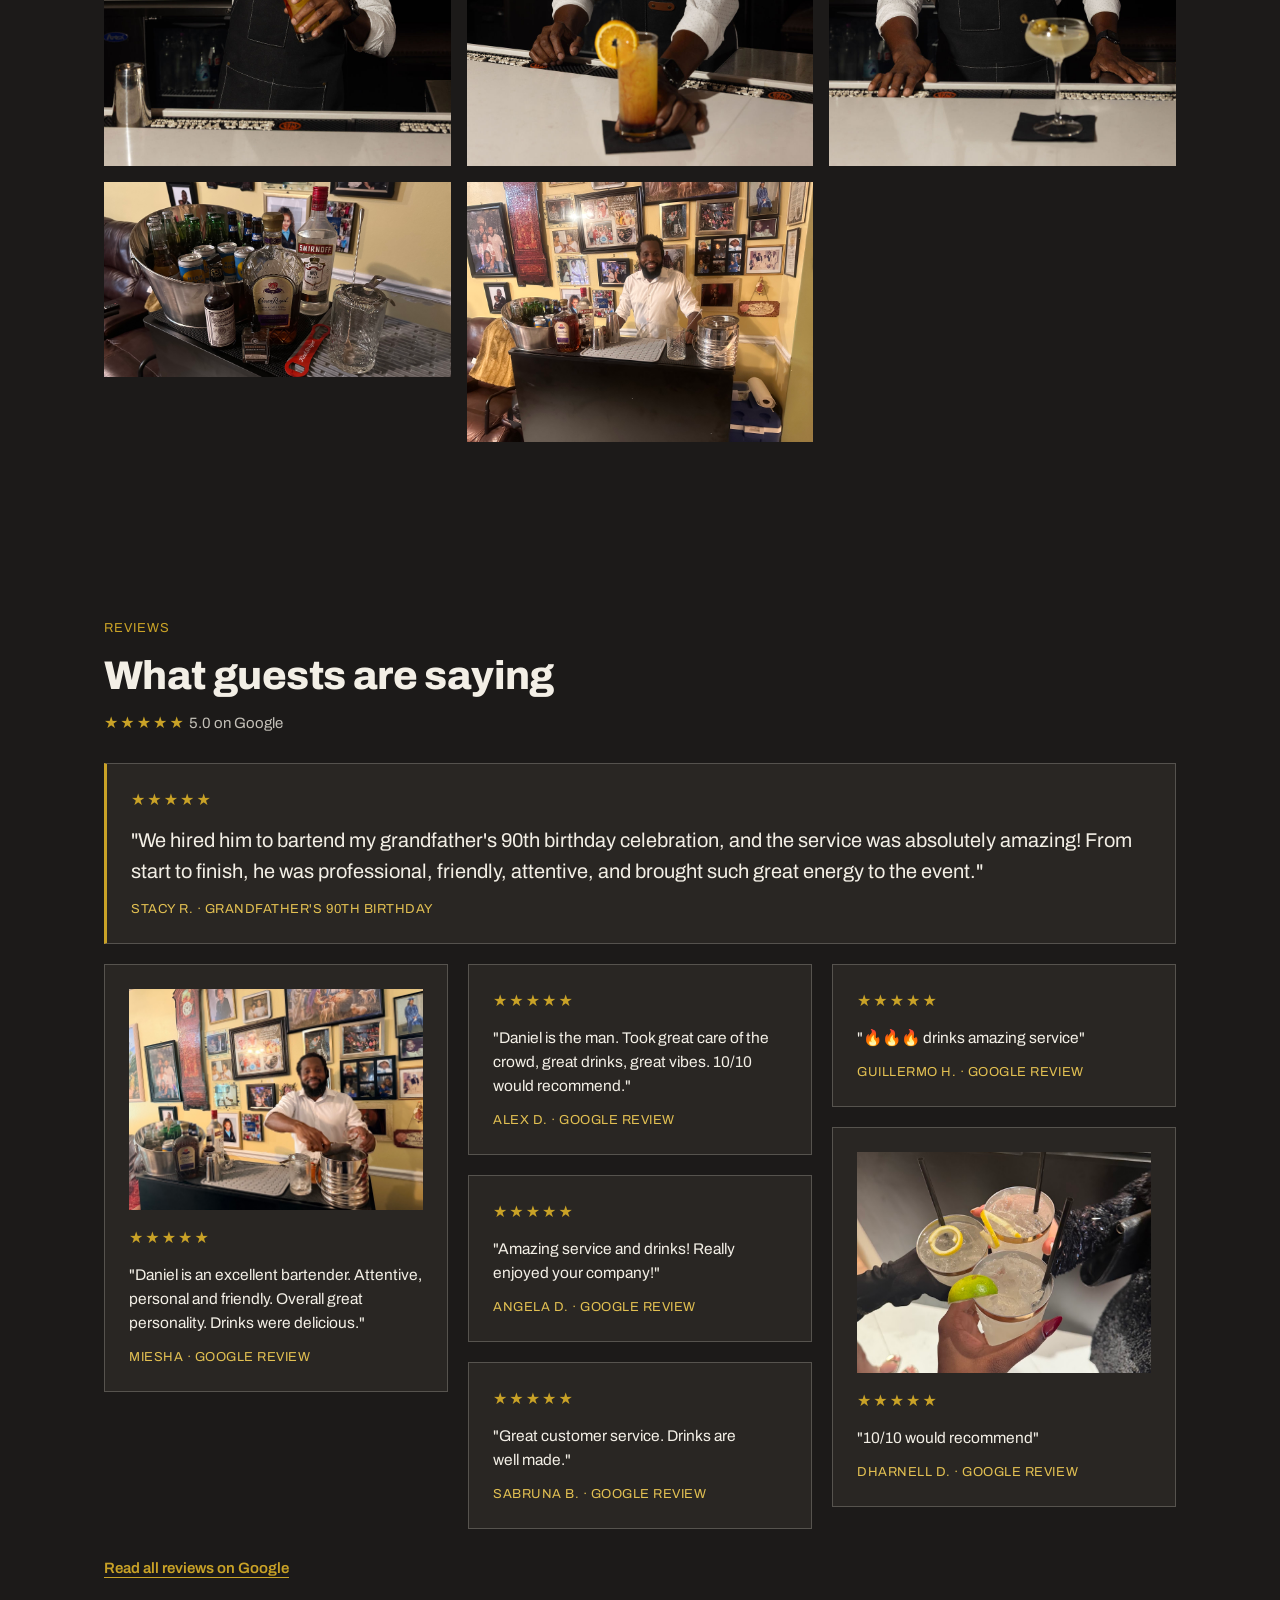
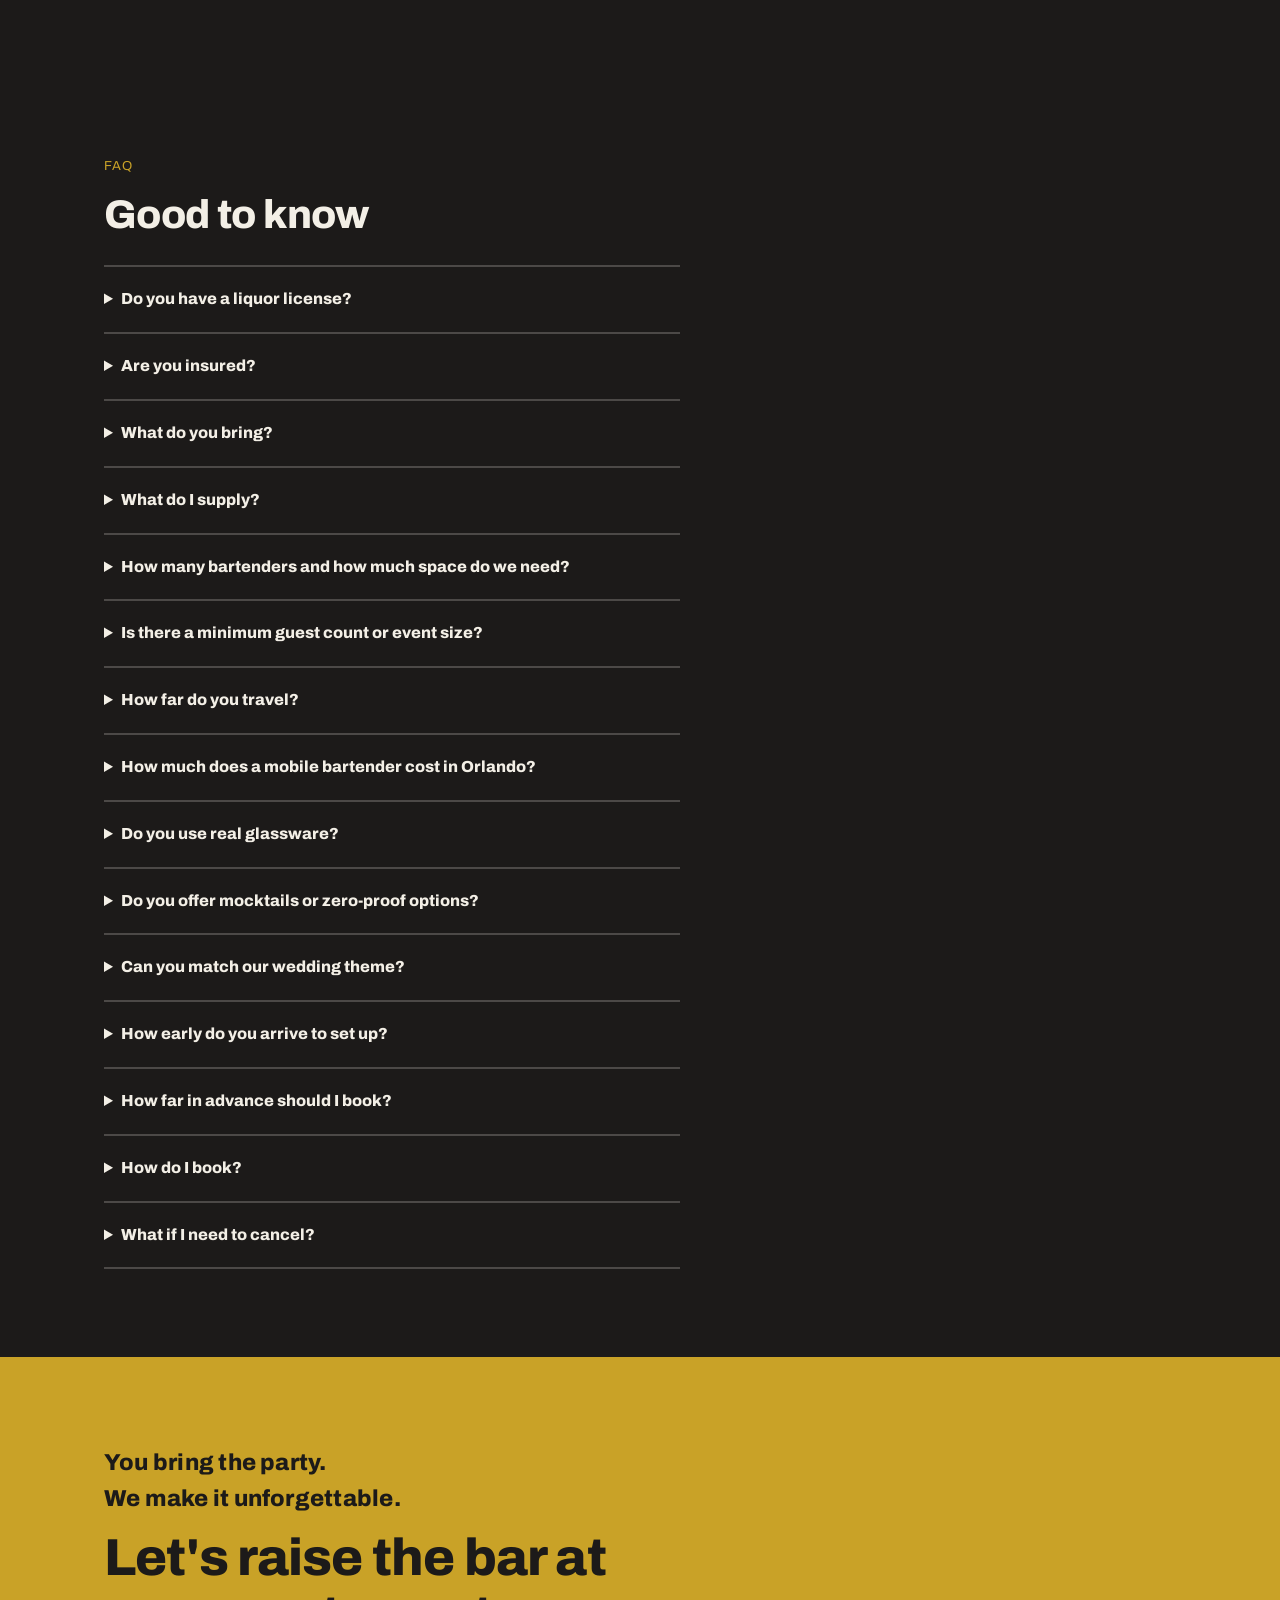
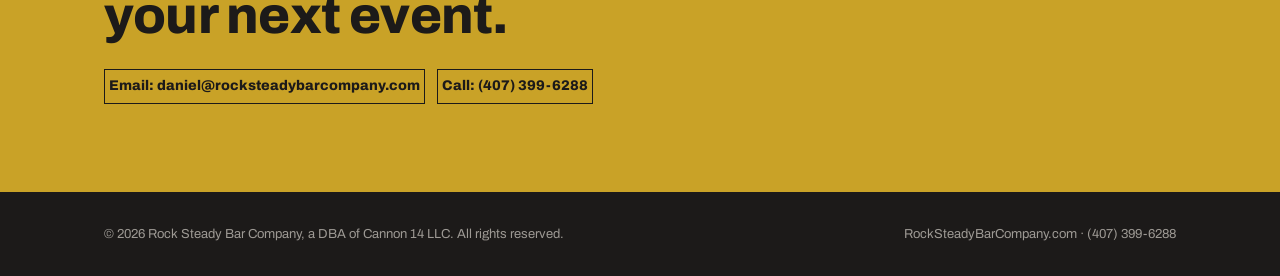
==== commit 50b96b86: "Force tagline line break after "You bring the party." Adds an explicit <br> so "We make it unforgett" ====
--- a/index.html
+++ b/index.html
@@ -344,7 +344,7 @@
 
   <section style="background:var(--color-accent);color:var(--color-bg)">
     <div class="container" style="padding-top:clamp(48px,7vw,88px);padding-bottom:clamp(48px,7vw,88px)">
-      <p style="font-family:var(--font-heading);font-size:23px;font-weight:800;letter-spacing:0.01em;margin:0 0 12px;color:var(--color-bg);max-width:22ch">You bring the party. We make it unforgettable.</p>
+      <p style="font-family:var(--font-heading);font-size:clamp(18px,5vw,23px);font-weight:800;letter-spacing:0.01em;margin:0 0 12px;color:var(--color-bg)">You bring the party.<br>We make it unforgettable.</p>
       <h3 style="font-size:clamp(32px,4.2vw,52px);letter-spacing:-0.015em;margin:0 0 24px;max-width:16ch">Let's raise the bar at your next event.</h3>
       <div id="contact" style="display:flex;gap:12px;flex-wrap:wrap">
         <a href="mailto:daniel@rocksteadybarcompany.com" class="btn btn-ghost" style="color:var(--color-bg);border-color:var(--color-bg)">Email: daniel@rocksteadybarcompany.com</a>
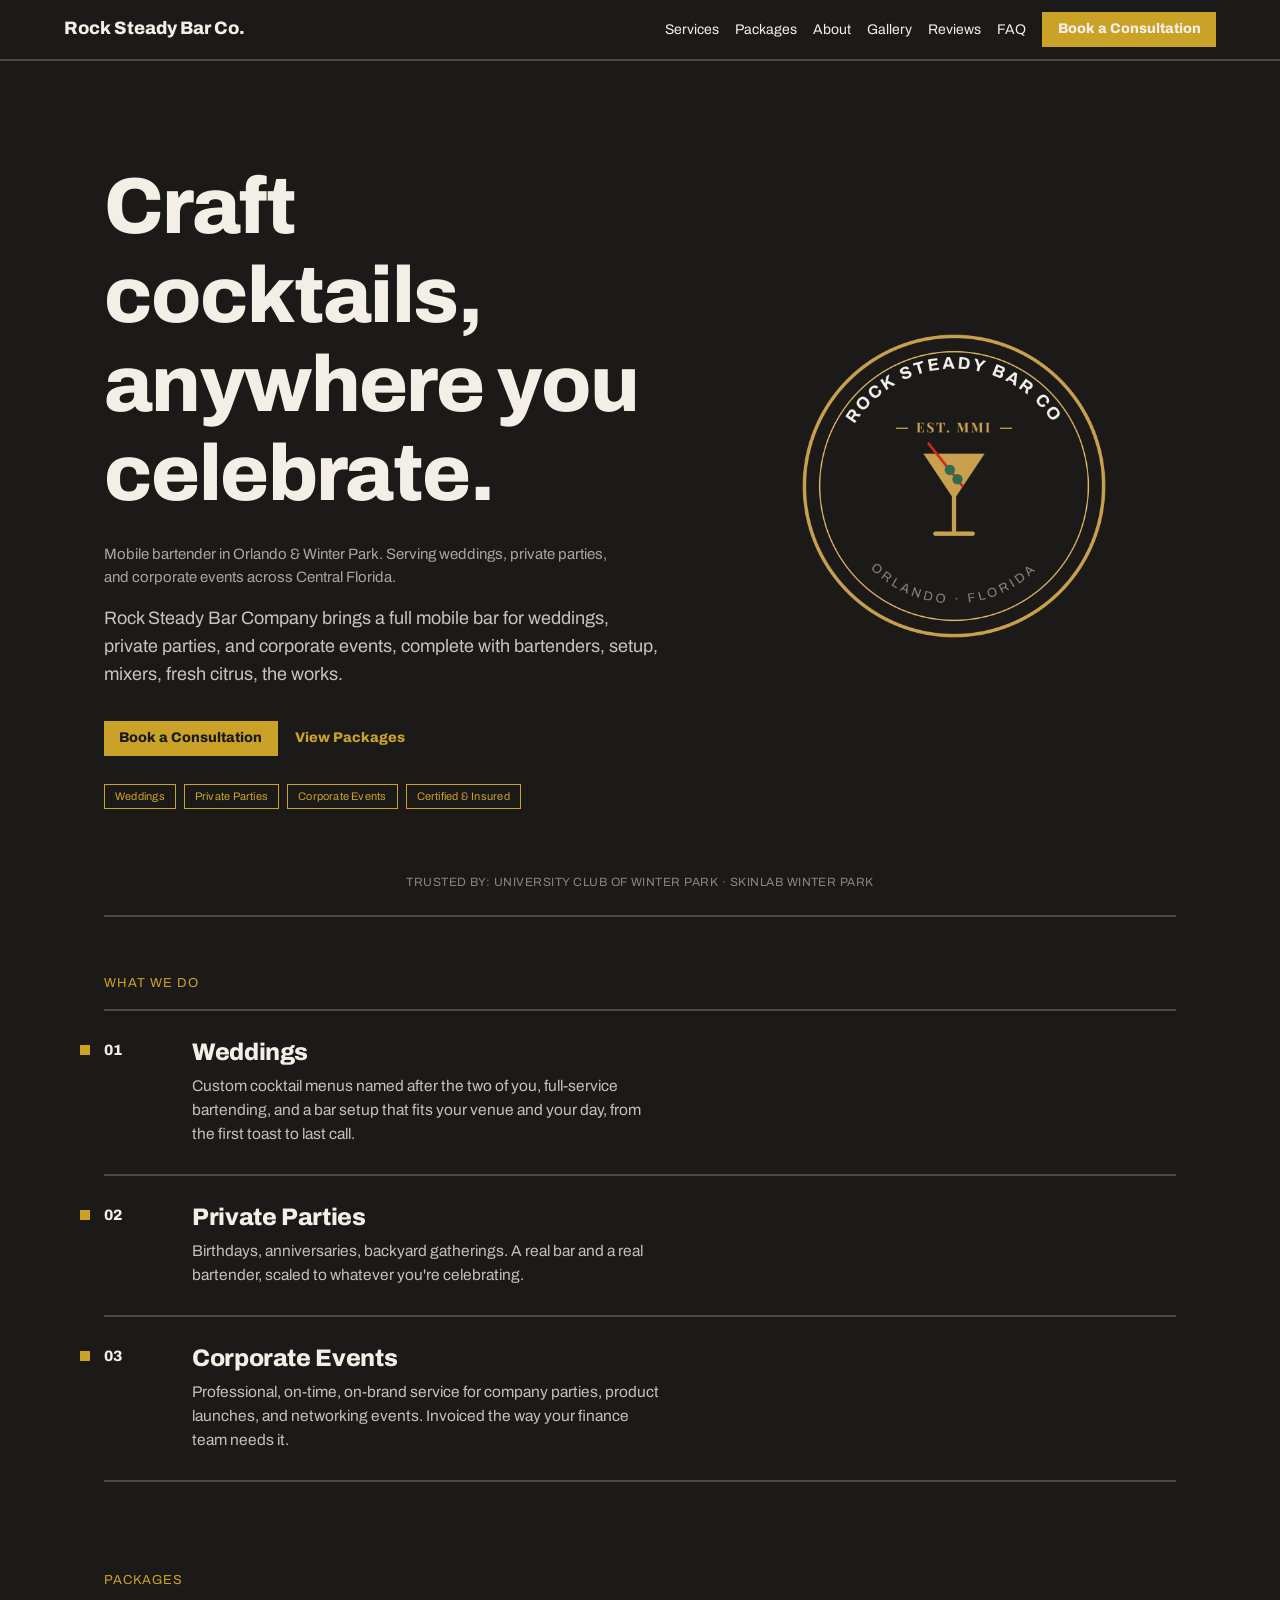
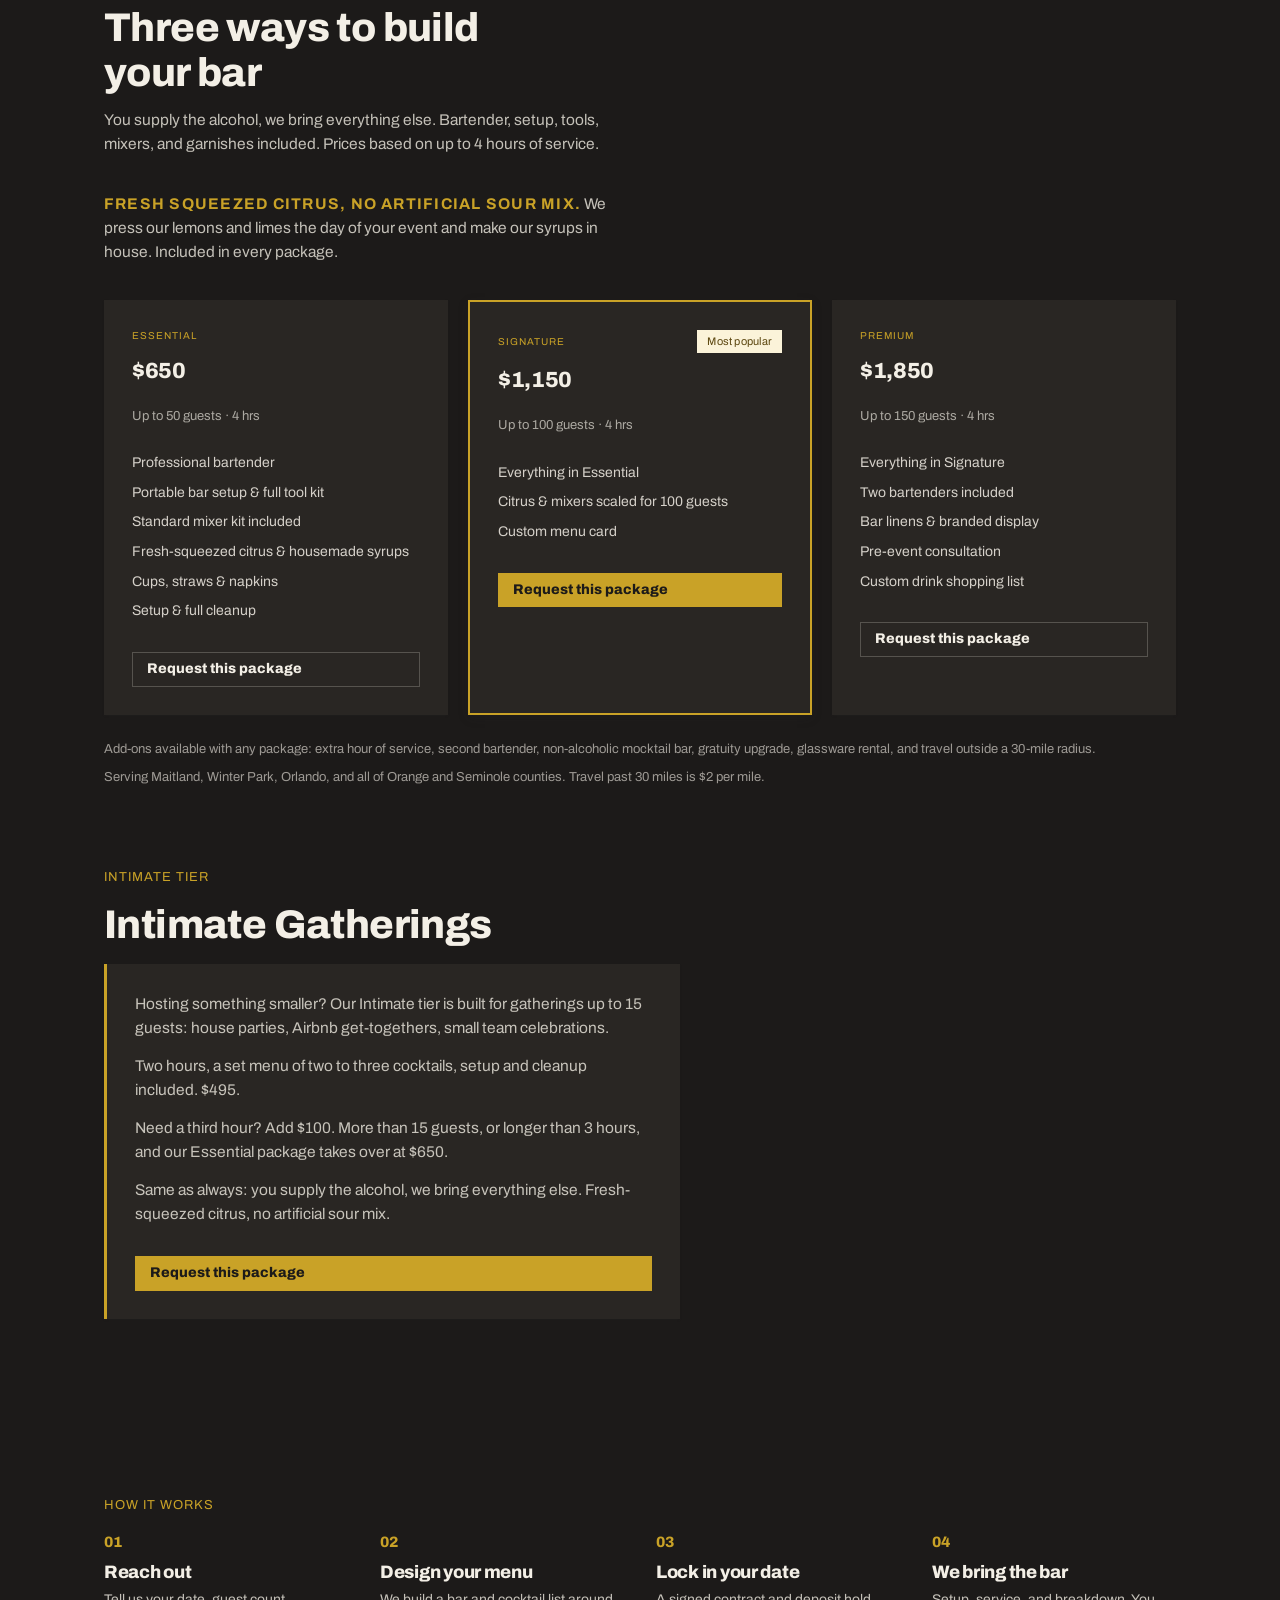
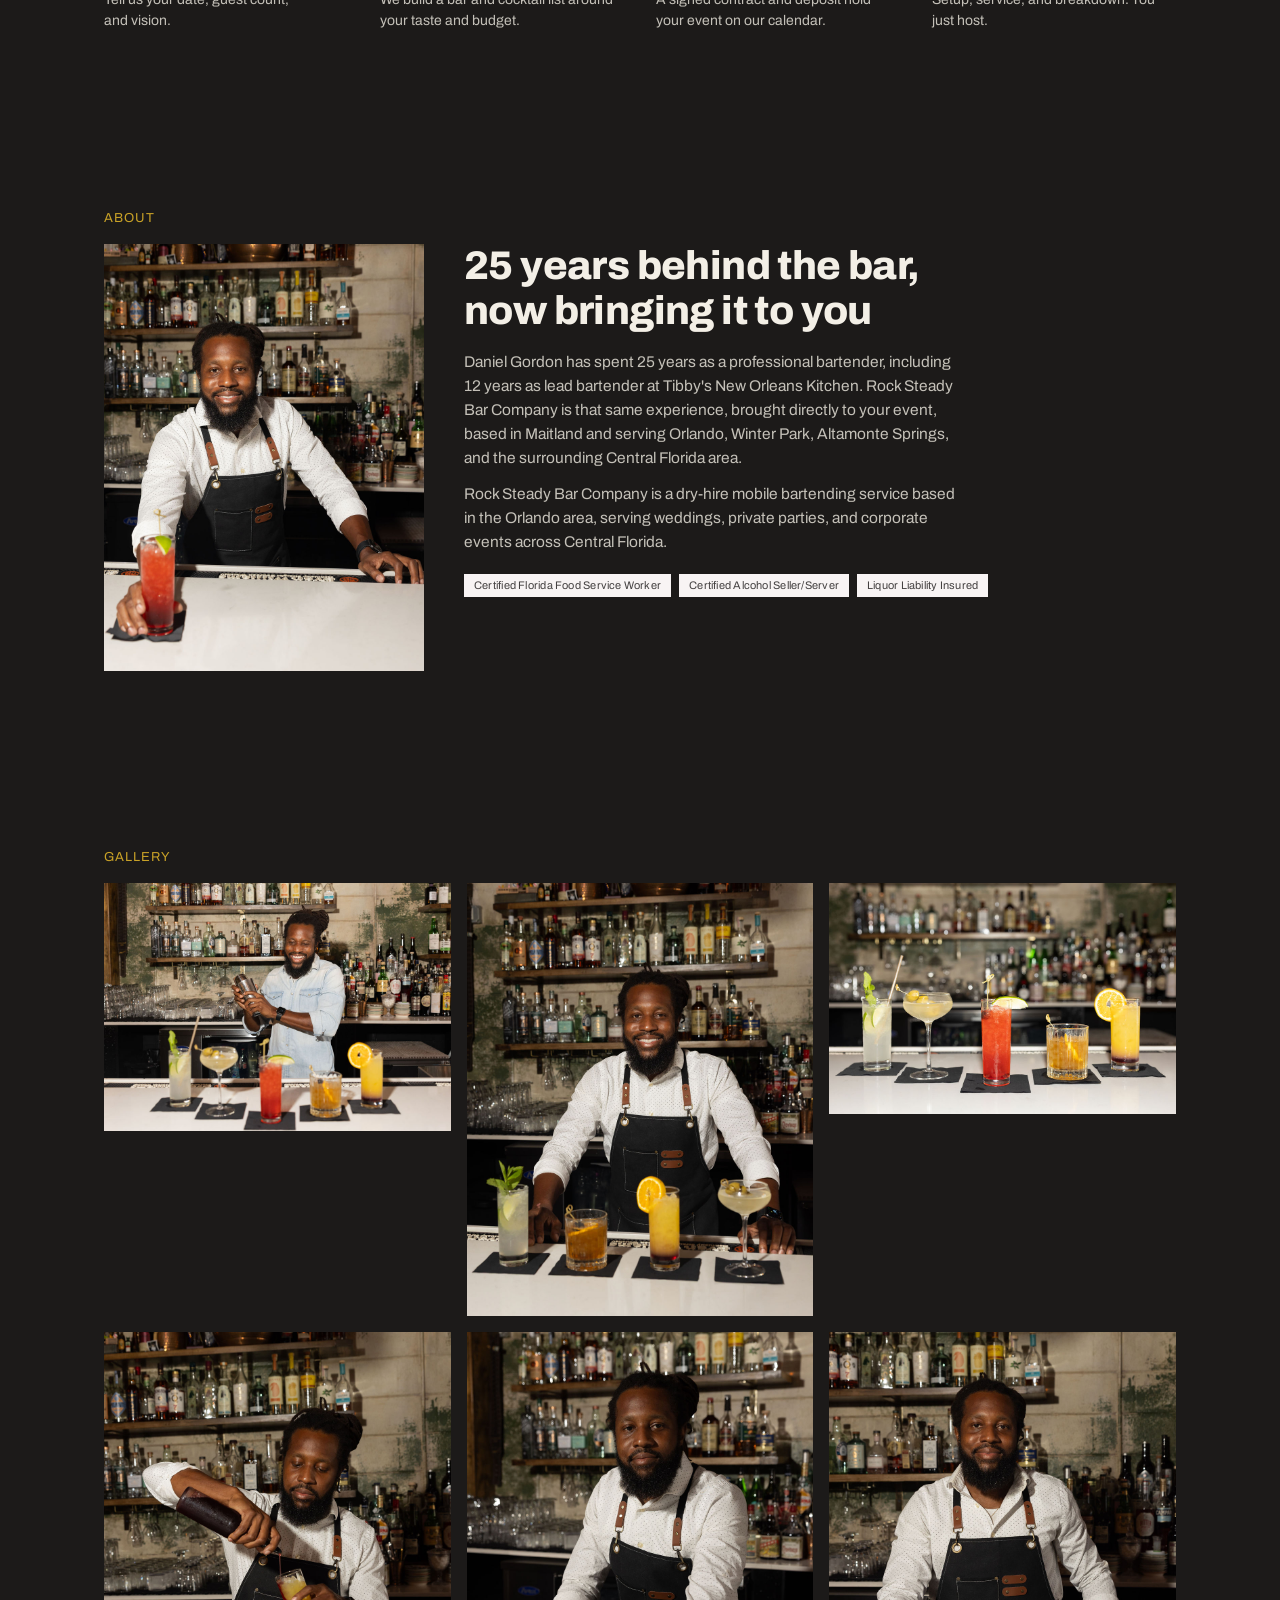
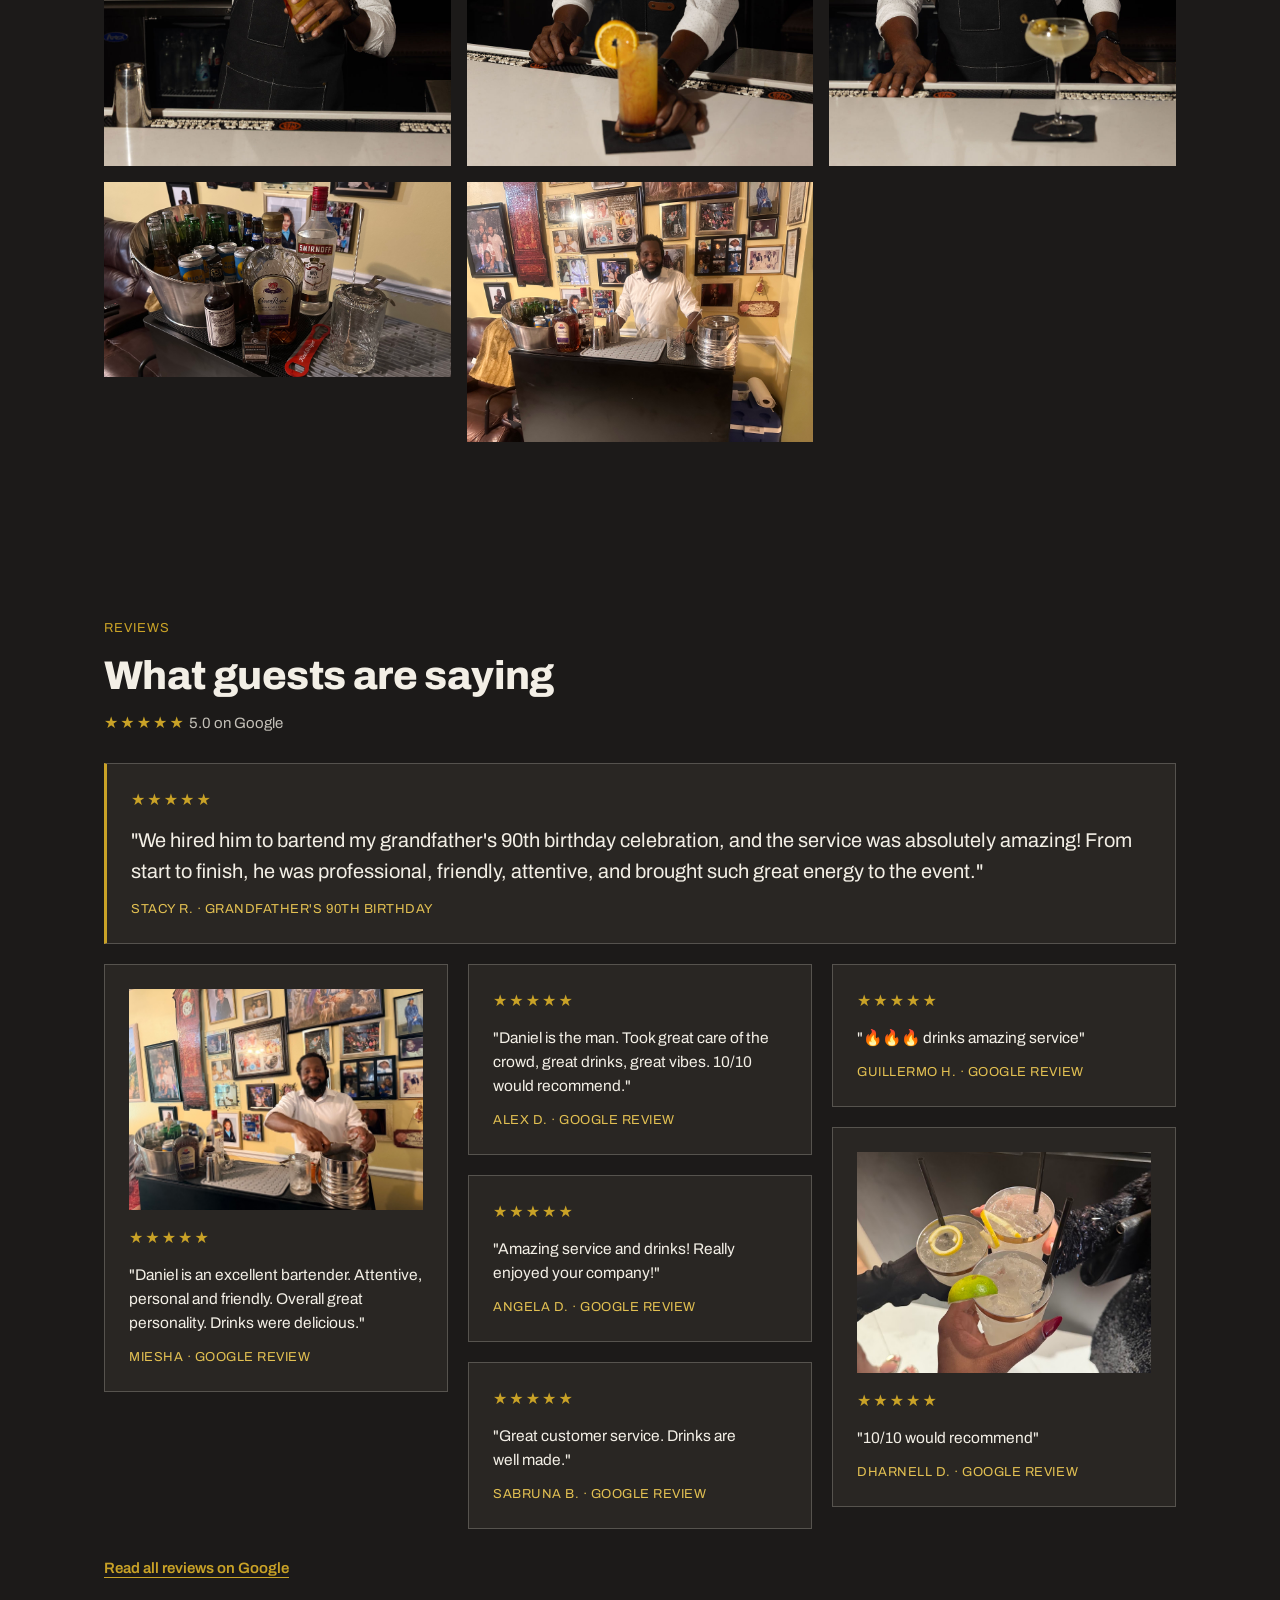
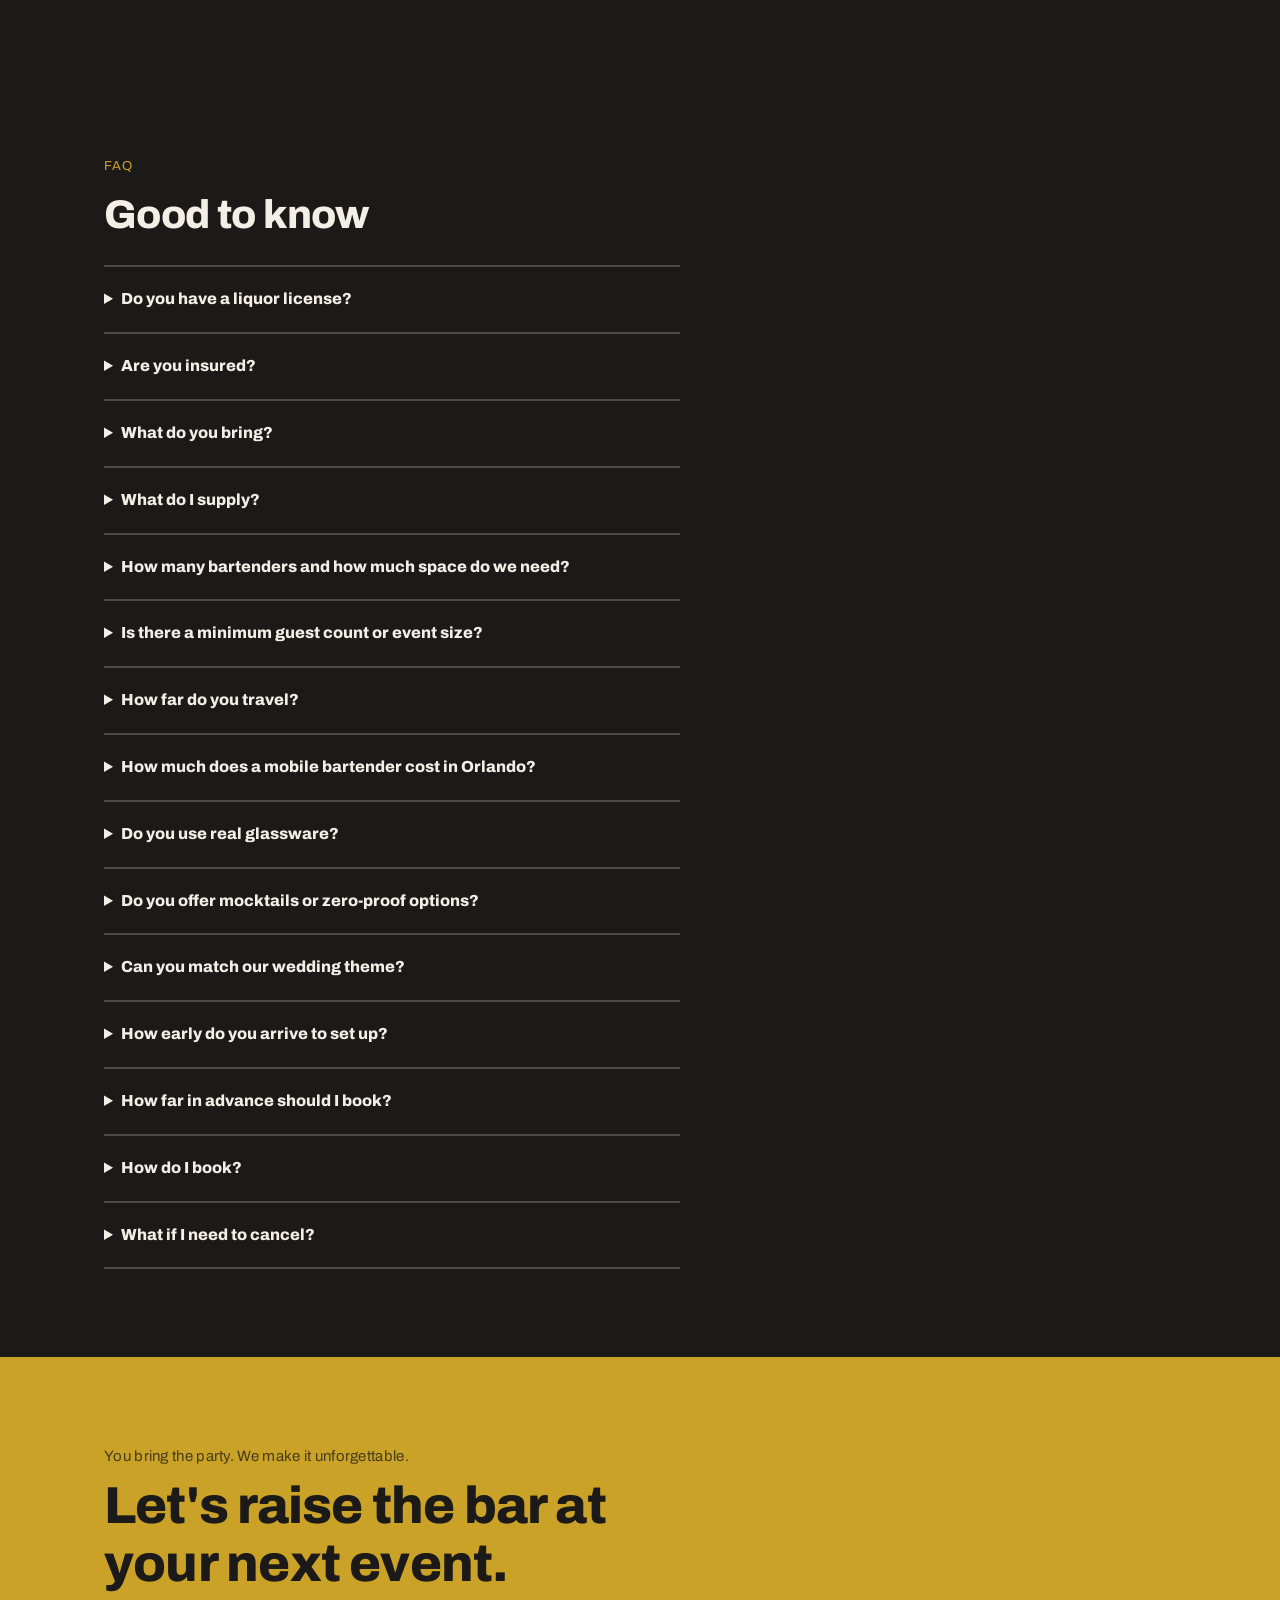
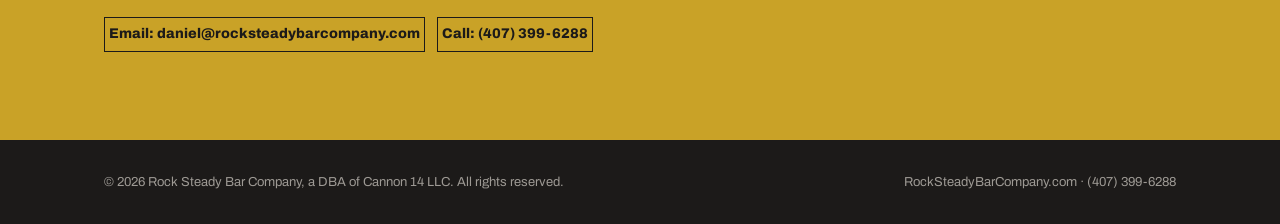
==== commit a0840d45: "Revert tagline styling to original Undoes the bigger/bolder sizing and forced line break; back to th" ====
--- a/index.html
+++ b/index.html
@@ -344,7 +344,7 @@
 
   <section style="background:var(--color-accent);color:var(--color-bg)">
     <div class="container" style="padding-top:clamp(48px,7vw,88px);padding-bottom:clamp(48px,7vw,88px)">
-      <p style="font-family:var(--font-heading);font-size:clamp(18px,5vw,23px);font-weight:800;letter-spacing:0.01em;margin:0 0 12px;color:var(--color-bg)">You bring the party.<br>We make it unforgettable.</p>
+      <p style="font-size:15px;letter-spacing:0.02em;margin:0 0 8px;color:color-mix(in srgb, var(--color-bg) 75%, transparent)">You bring the party. We make it unforgettable.</p>
       <h3 style="font-size:clamp(32px,4.2vw,52px);letter-spacing:-0.015em;margin:0 0 24px;max-width:16ch">Let's raise the bar at your next event.</h3>
       <div id="contact" style="display:flex;gap:12px;flex-wrap:wrap">
         <a href="mailto:daniel@rocksteadybarcompany.com" class="btn btn-ghost" style="color:var(--color-bg);border-color:var(--color-bg)">Email: daniel@rocksteadybarcompany.com</a>
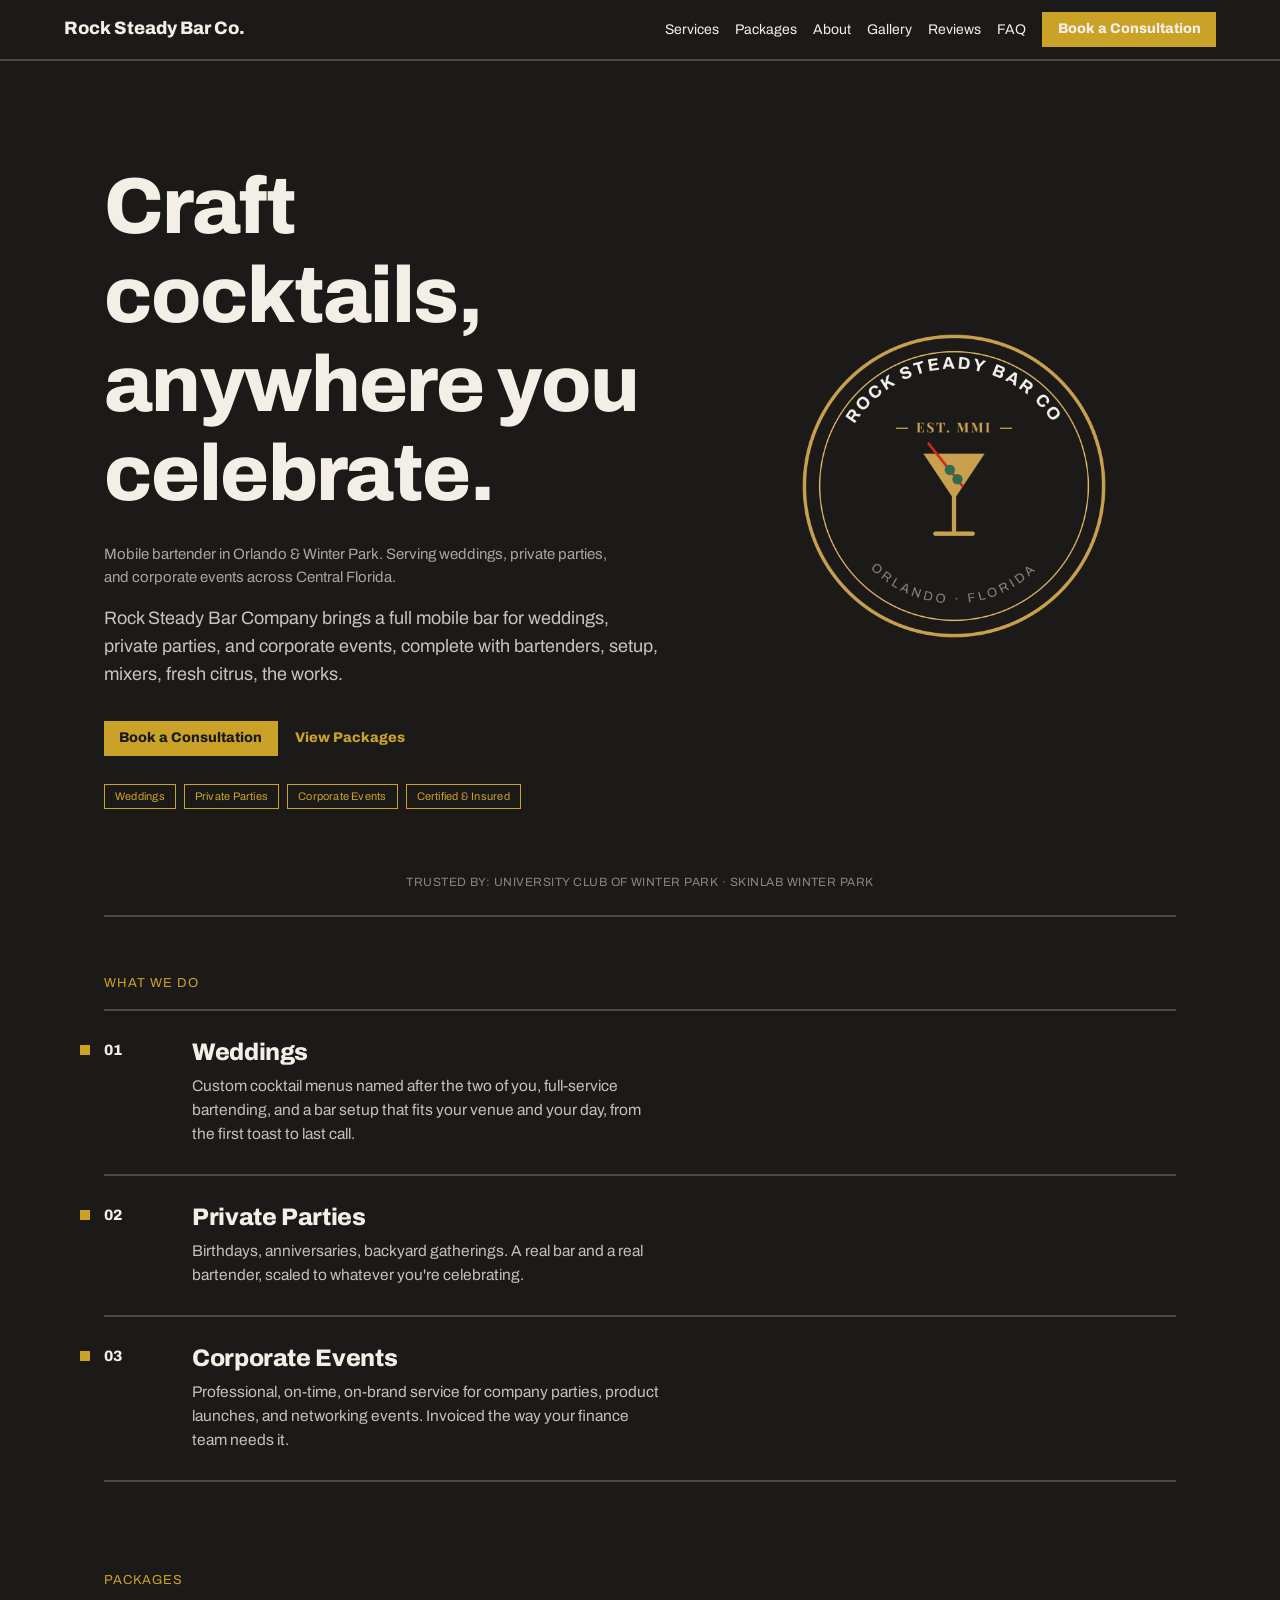
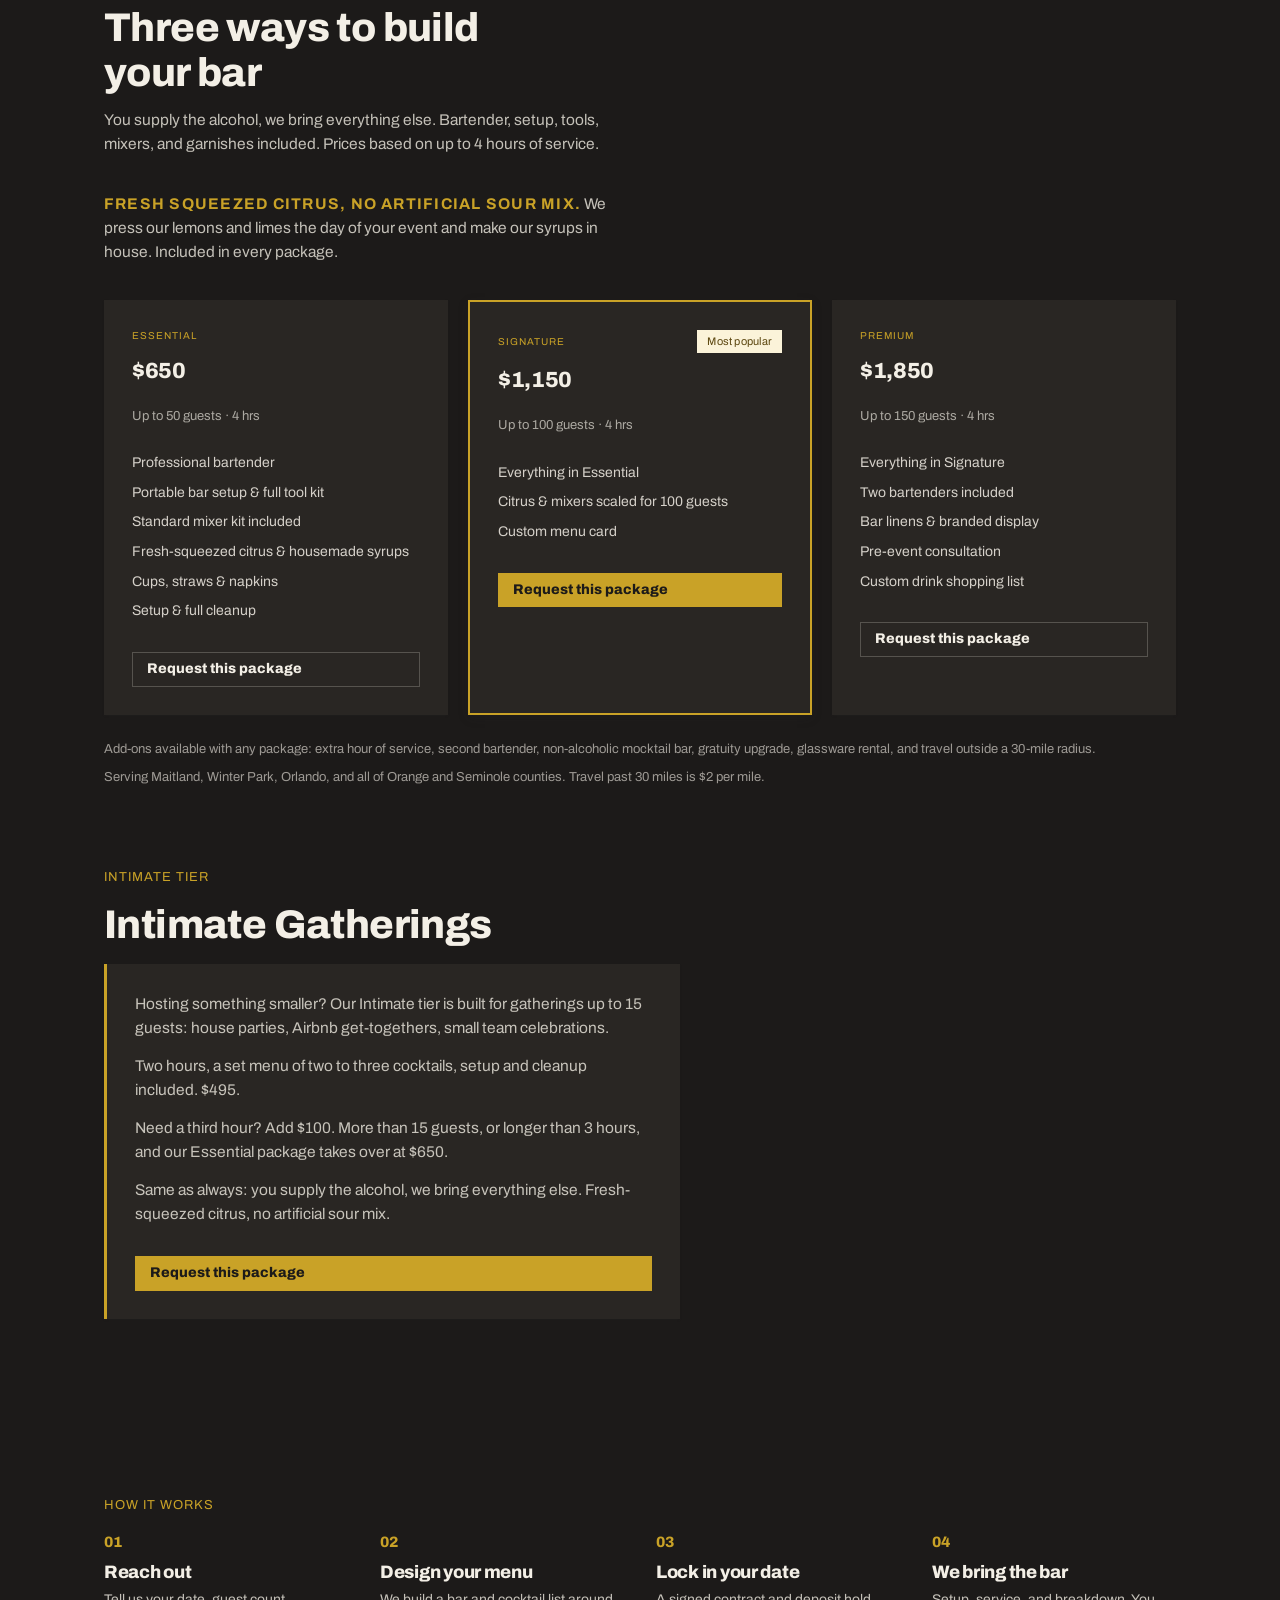
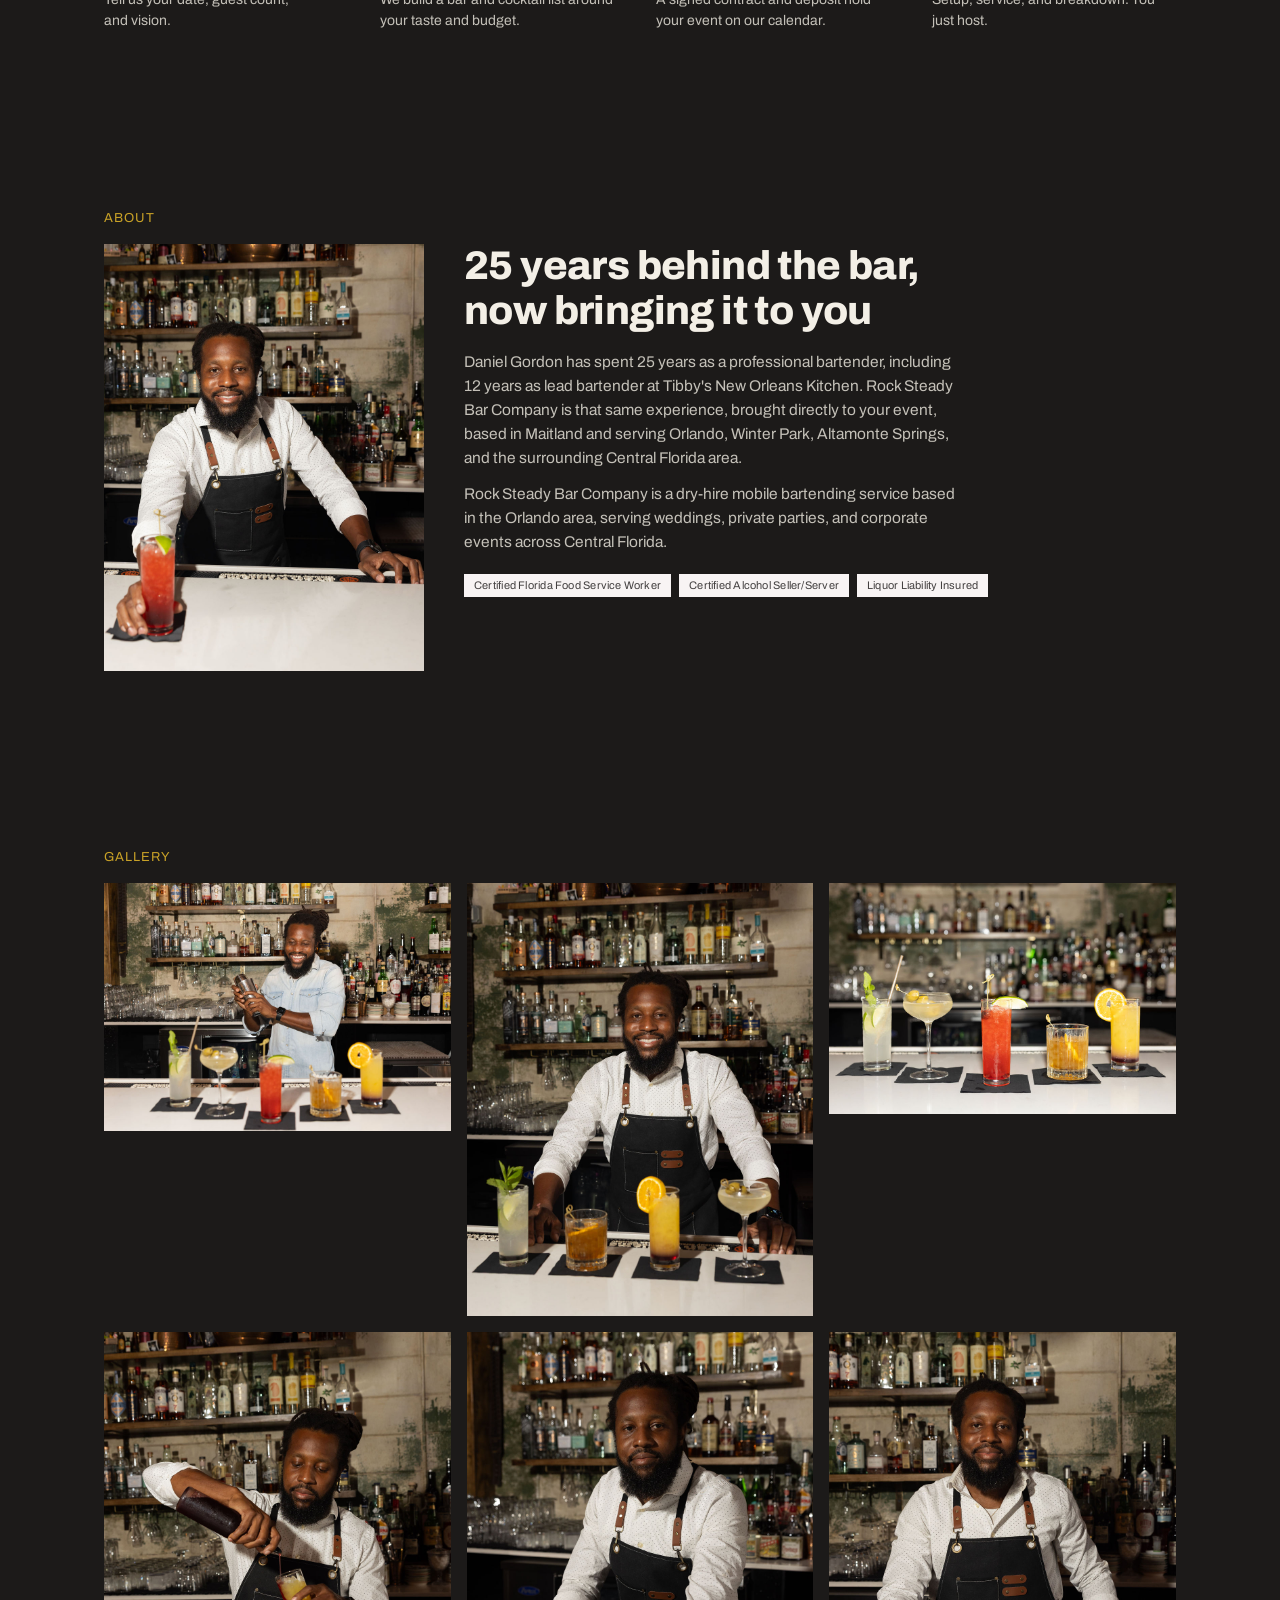
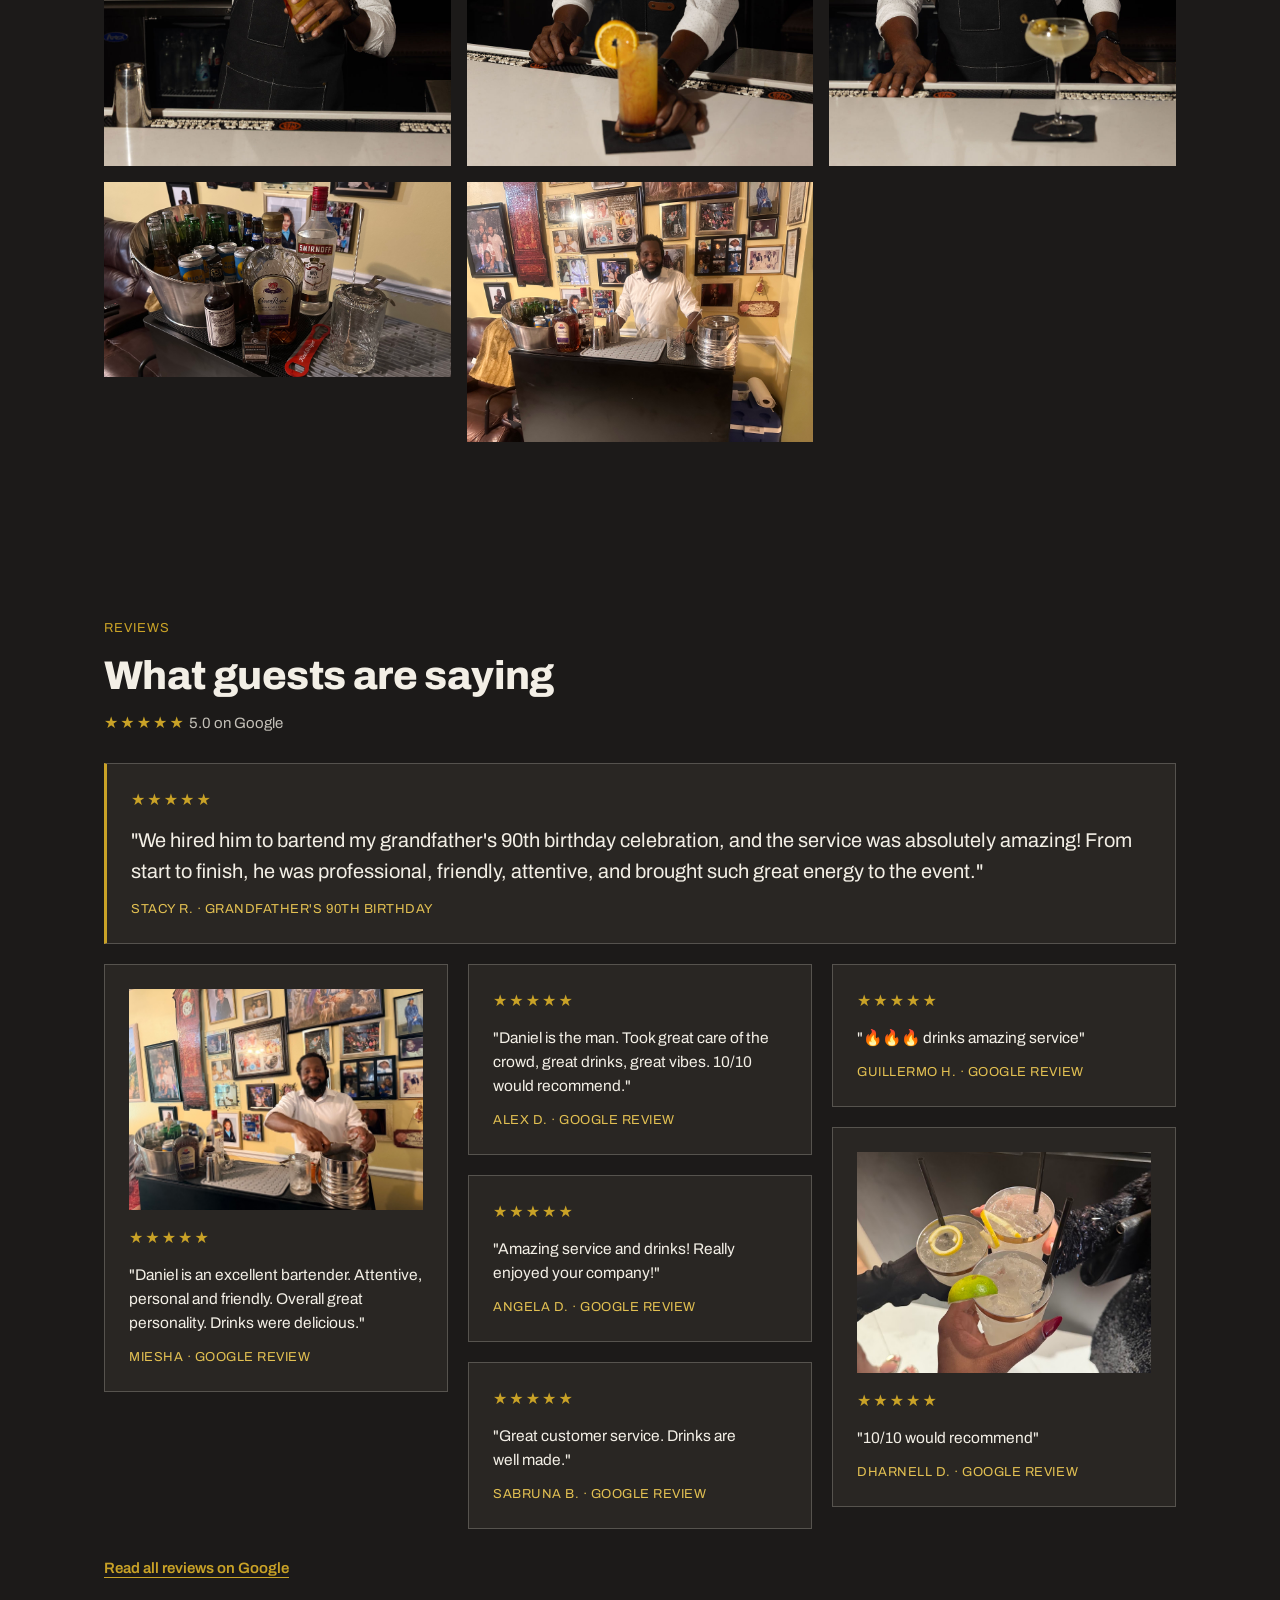
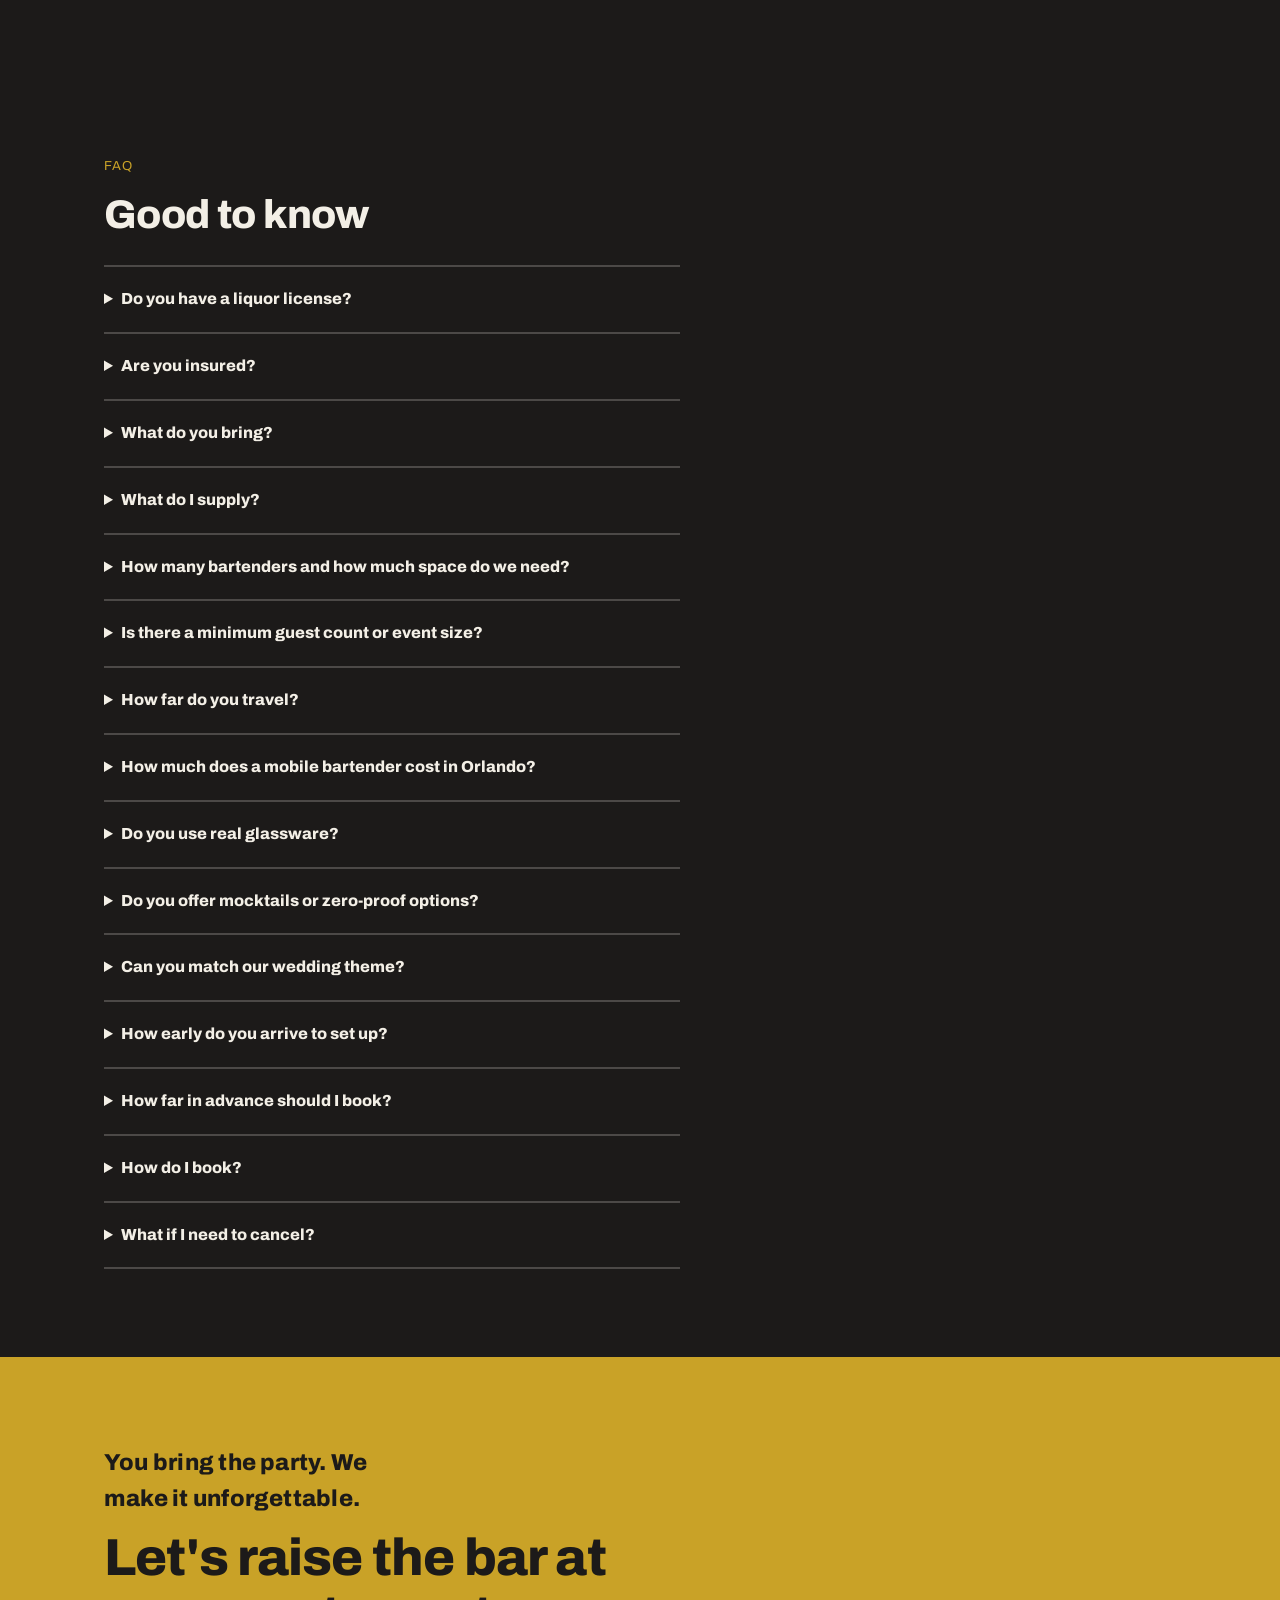
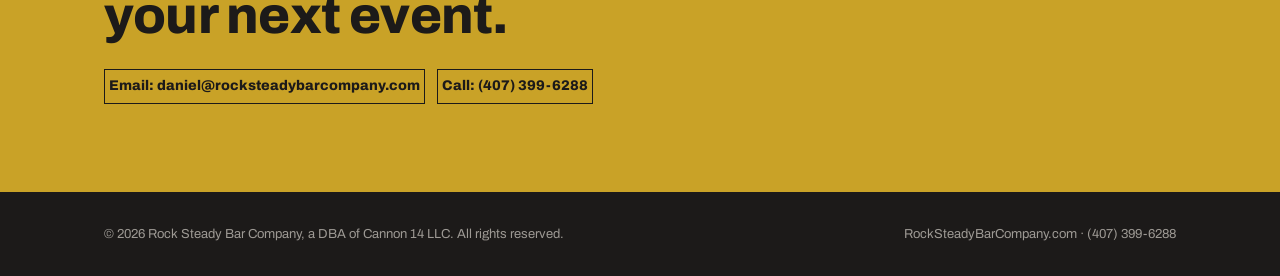
==== commit de126bbe: "Restore bigger/bolder tagline styling without forced line break Co-Authored-By: Claude Sonnet 5 <nor" ====
--- a/index.html
+++ b/index.html
@@ -344,7 +344,7 @@
 
   <section style="background:var(--color-accent);color:var(--color-bg)">
     <div class="container" style="padding-top:clamp(48px,7vw,88px);padding-bottom:clamp(48px,7vw,88px)">
-      <p style="font-size:15px;letter-spacing:0.02em;margin:0 0 8px;color:color-mix(in srgb, var(--color-bg) 75%, transparent)">You bring the party. We make it unforgettable.</p>
+      <p style="font-family:var(--font-heading);font-size:23px;font-weight:800;letter-spacing:0.01em;margin:0 0 12px;color:var(--color-bg);max-width:22ch">You bring the party. We make it unforgettable.</p>
       <h3 style="font-size:clamp(32px,4.2vw,52px);letter-spacing:-0.015em;margin:0 0 24px;max-width:16ch">Let's raise the bar at your next event.</h3>
       <div id="contact" style="display:flex;gap:12px;flex-wrap:wrap">
         <a href="mailto:daniel@rocksteadybarcompany.com" class="btn btn-ghost" style="color:var(--color-bg);border-color:var(--color-bg)">Email: daniel@rocksteadybarcompany.com</a>
